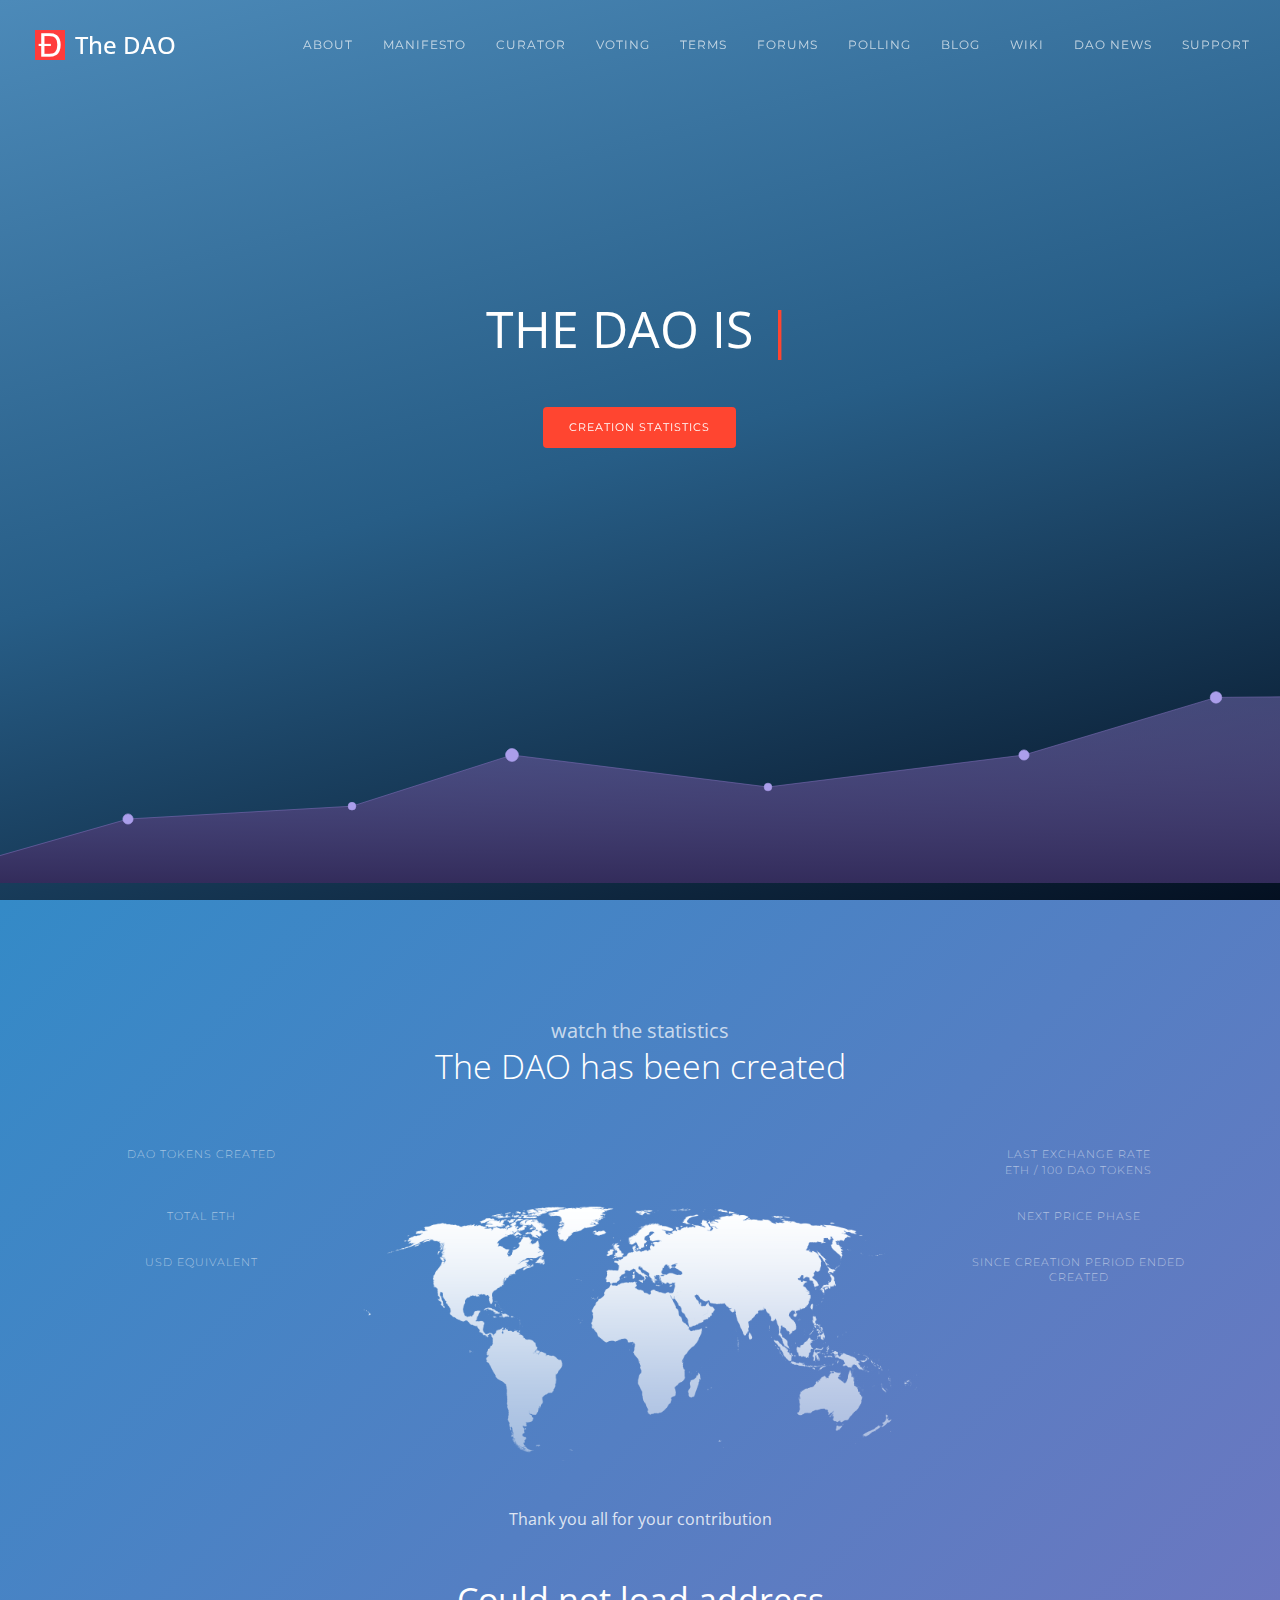
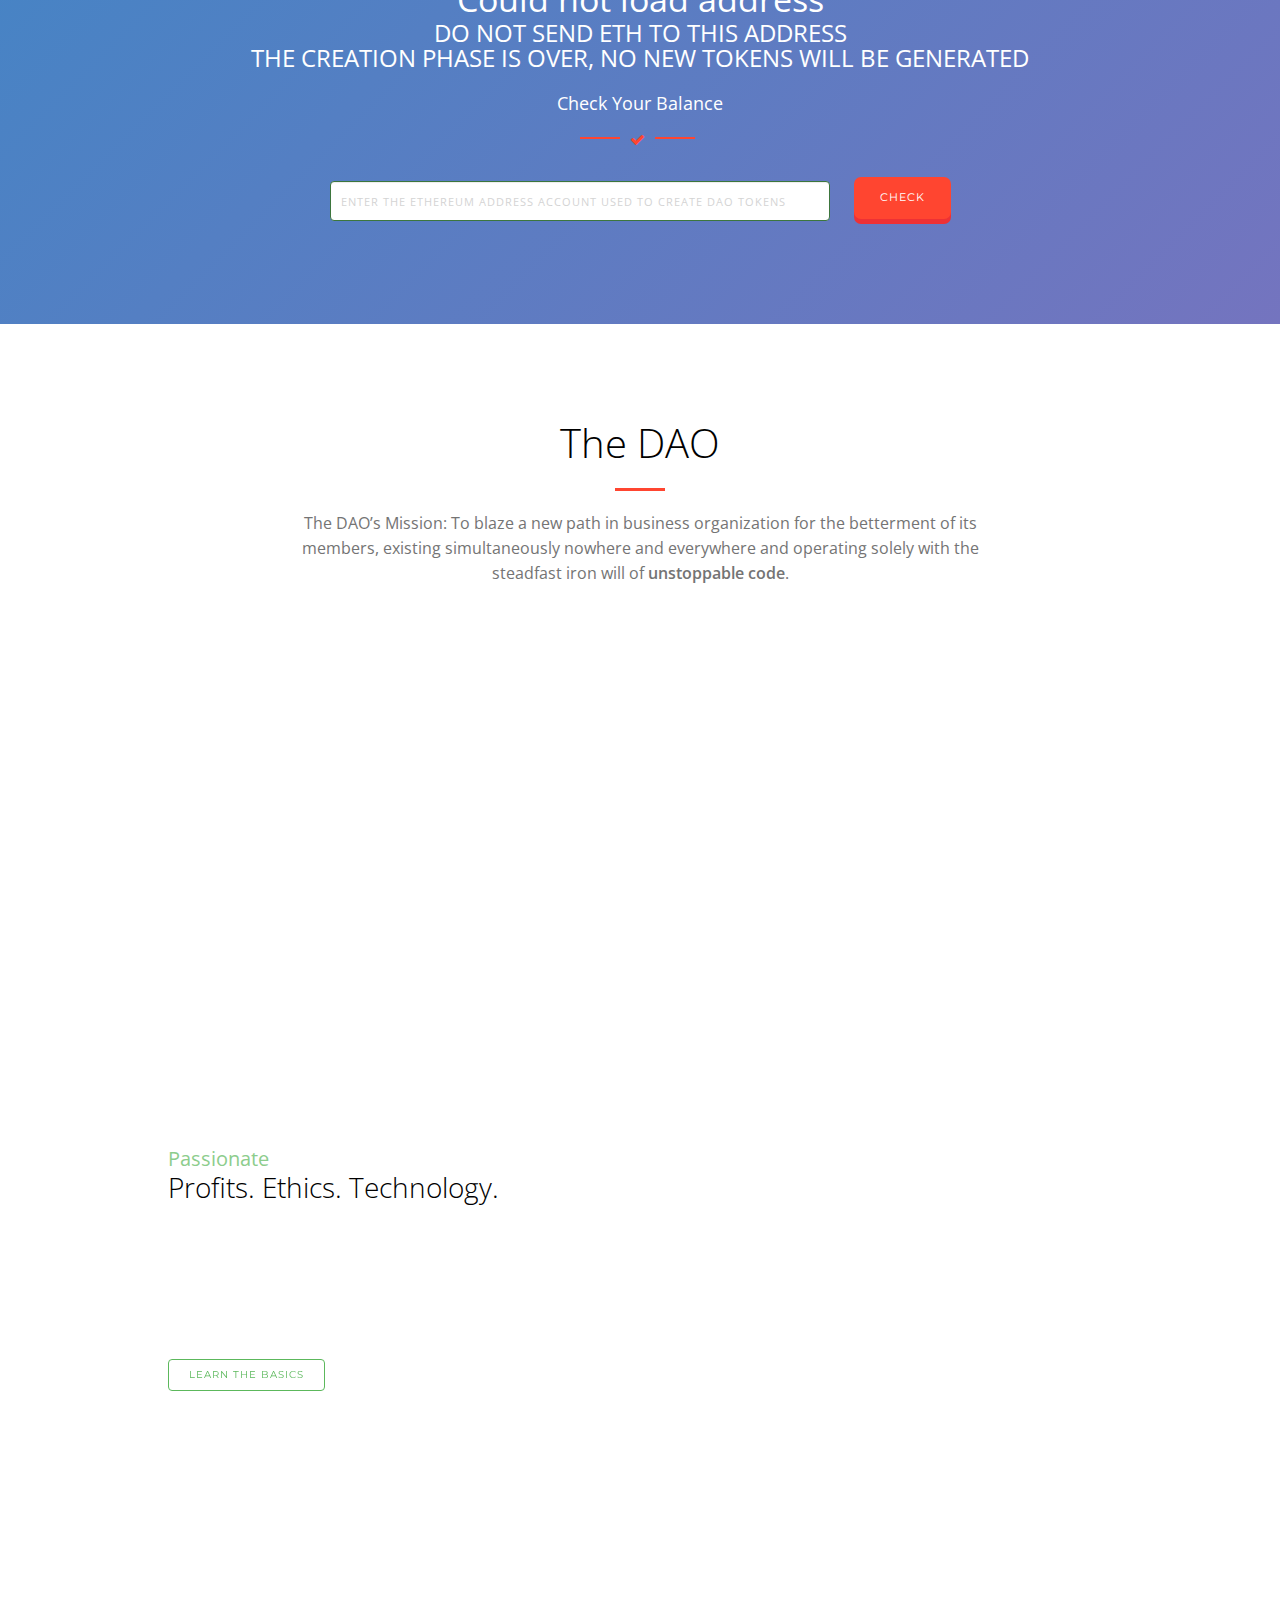
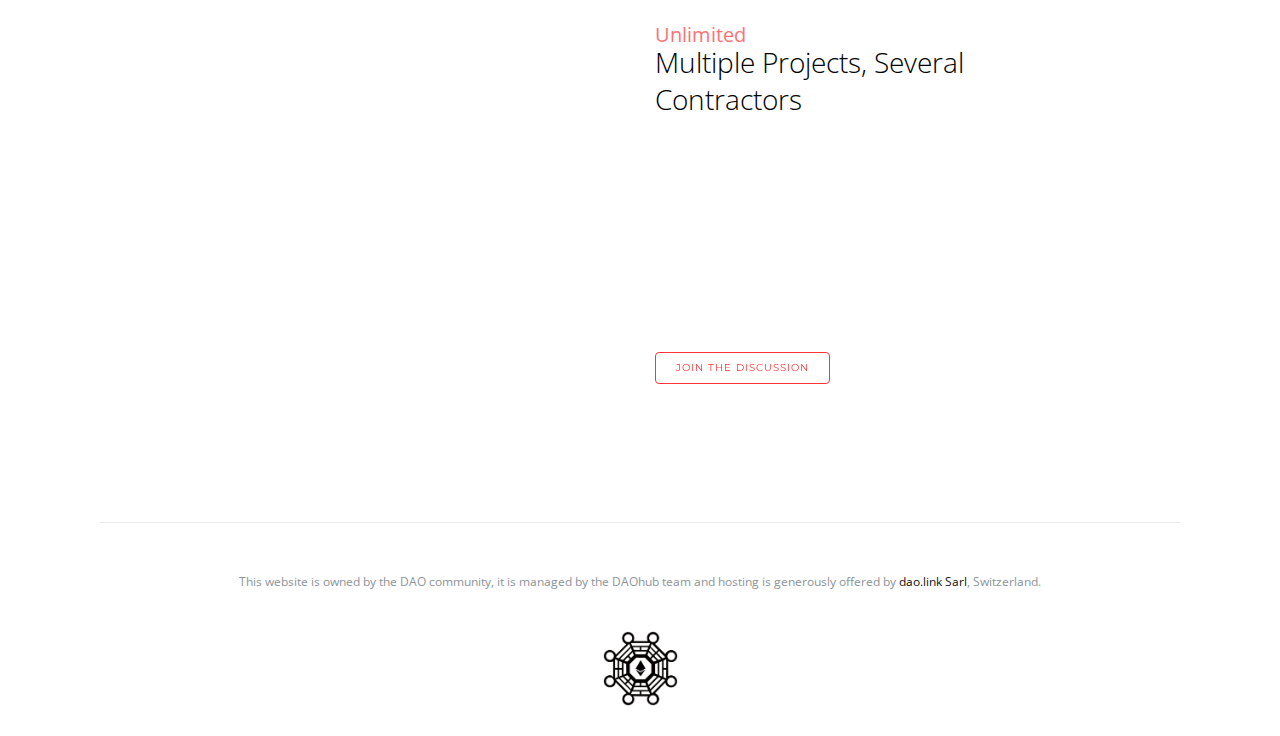
==== index.html @ 1bdef1fc "update curator and voting" ====
<!DOCTYPE html>
<html lang="en">
   <!-- Hello world -->
   <head>
        <title>The DAO - Home</title>
        <meta name="description" content="The DAO - the first Decentralized Autonomous Organization on the Ethereum blockchain">
        <meta name="keywords" content="DAO, ethereum, blockchain, decentralized, autonomous, organization">
        <meta charset="utf-8">
        <meta name="author" content="The DAO's Community">
        <meta http-equiv="X-UA-Compatible" content="IE=edge">
        <meta name="viewport" content="width=device-width, initial-scale=1.0, maximum-scale=1.0" />
        <meta http-equiv="X-UA-Compatible" content="IE=edge,chrome=1" />

        <!-- Favicons -->
        <link rel="shortcut icon" href="_assets/img/favicon.png">

        <!--
        <link rel="apple-touch-icon" href="_assets/img/apple-touch-icon.png">
        <link rel="apple-touch-icon" sizes="72x72" href="_assets/img/apple-touch-icon-72x72.png">
        <link rel="apple-touch-icon" sizes="114x114" href="_assets/img/apple-touch-icon-114x114.png">
        -->

        <!-- Load Core CSS
        =====================================-->
        <link rel="stylesheet" href="assets/css/core/bootstrap.min.css">
        <link rel="stylesheet" href="assets/css/core/animate.min.css">

        <!-- Load Main CSS
        =====================================-->
        <link rel="stylesheet" href="assets/css/main/main.css">
        <link rel="stylesheet" href="assets/css/main/setting.css">
        <link rel="stylesheet" href="assets/css/main/hover.css">

        <!-- Load Magnific Popup CSS
        =====================================-->
        <!-- <link rel="stylesheet" href="assets/css/magnific/magic.min.css"> -->
        <!-- <link rel="stylesheet" href="assets/css/magnific/magnific-popup.css">
        <link rel="stylesheet" href="assets/css/magnific/magnific-popup-zoom-gallery.css"> -->

        <!-- Load OWL Carousel CSS
        =====================================-->
        <!--<link rel="stylesheet" href="assets/css/owl-carousel/owl.carousel.css">
        <link rel="stylesheet" href="assets/css/owl-carousel/owl.theme.css">
        <link rel="stylesheet" href="assets/css/owl-carousel/owl.transitions.css">-->

        <!-- Load Color CSS - Please uncomment to apply the color.
        =====================================
        <link rel="stylesheet" href="assets/css/color/blue.css">
        <link rel="stylesheet" href="assets/css/color/brown.css">
        <link rel="stylesheet" href="assets/css/color/cyan.css">
        <link rel="stylesheet" href="assets/css/color/dark.css">
        <link rel="stylesheet" href="assets/css/color/green.css">
        <link rel="stylesheet" href="assets/css/color/orange.css">
        <link rel="stylesheet" href="assets/css/color/purple.css">
        <link rel="stylesheet" href="assets/css/color/pink.css">
        <link rel="stylesheet" href="assets/css/color/red.css">
        <link rel="stylesheet" href="assets/css/color/yellow.css">-->
        <link rel="stylesheet" href="assets/css/color/pasific.css">

        <!-- Load Fontbase Icons - Please Uncomment to use linea icons
        =====================================
        <link rel="stylesheet" href="assets/css/icon/linea-arrows-10.css">
        <link rel="stylesheet" href="assets/css/icon/linea-basic-10.css">
        <link rel="stylesheet" href="assets/css/icon/linea-basic-elaboration-10.css">
        <link rel="stylesheet" href="assets/css/icon/linea-ecommerce-10.css">
        <link rel="stylesheet" href="assets/css/icon/linea-music-10.css">
        <link rel="stylesheet" href="assets/css/icon/linea-software-10.css">
        <link rel="stylesheet" href="assets/css/icon/linea-weather-10.css">-->
        <link rel="stylesheet" href="assets/css/icon/font-awesome.css">
        <link rel="stylesheet" href="assets/css/icon/et-line-font.css">

        <!-- Load JS
        HTML5 shim and Respond.js for IE8 support of HTML5 elements and media queries
        WARNING: Respond.js doesn't work if you view the page via file://
        =====================================-->

        <!--[if lt IE 9]>
          <script src="https://oss.maxcdn.com/html5shiv/3.7.2/html5shiv.min.js"></script>
          <script src="https://oss.maxcdn.com/respond/1.4.2/respond.min.js"></script>
        <![endif]-->

        <!--- Load Custom Css -->
        <link rel="stylesheet" href="custom.css">

    </head>






    <body id="page-top" data-offset="100">



        <!-- Page Loader
        ===================================== -->
        <div id="pageloader">
            <div class="loader-item">
                <img src="_assets/img/other/puff.svg" alt="page loader">
            </div>
        </div>

        <a href="#page-top" class="go-to-top">
            <i class="fa fa-long-arrow-up"></i>
        </a>


        <!-- Navigation Area
        ===================================== -->
        <nav class="navbar navbar-pasific navbar-mp navbar-fixed-top">
            <div class="container-fluid">
                <div class="navbar-header">
                    <button type="button" class="navbar-toggle" data-toggle="collapse" data-target=".navbar-main-collapse">
                        <i class="fa fa-bars"></i>
                    </button>
                    <a class="navbar-brand page-scroll" href="#page-top">
                        <img src="_assets/img/logo/logo-default.png" alt="logo">
                        The DAO
                    </a>
                </div>

                <div class="navbar-collapse collapse navbar-main-collapse">

                    <ul class="nav navbar-nav">

                       <!--<li><a href="creation.html" class="color-light">Creation</a></li>-->
                        <!--<li><a href="proposals.html" class="color-light">Proposals</a></li>-->
						            <li><a href="about.html" class="color-light">About</a></li>
                        <li><a href="manifesto.html" class="color-light">Manifesto</a></li>
                        <li><a href="curator.html" class="color-light">Curator</a></li>
                        <li><a href="voting.html" class="color-light">Voting</a></li>
                        <li><a href="explainer.html" class="color-light">Terms</a></li>
						            <li><a href="forums.html" class="color-light">Forums</a></li>
                        <li><a href="http://dao.consider.it" class="color-light">Polling</a></li>
                        <li><a href="https://blog.daohub.org/" class="color-light" target="_new">Blog</a></li>
						            <li><a href="https://daowiki.atlassian.net/wiki/" class="color-light">Wiki</a></li>
                        <li><a href="http://thedailydao.io/" class="color-light">DAO news</a></li>
                        <li><a href="https://forum.daohub.org/c/theDAO/support" class="color-light">Support</a></li>

                    </ul>

                </div>
            </div>
        </nav>








        <!-- Intro Area
        ===================================== -->
        <header class="intro">
            <div class="intro-body bg-grad-blue">
                <div class="container-fluid">
                    <div class="row">
                        <div class="col-md-8 col-md-offset-2 mt-150">


                            <div class="hide-after-tokensale brand-heading font-open-sans text-uppercase color-light animated" data-animation="fadeInUp" data-animation-delay="100">
                                The DAO is
                                <div id="typed-strings">
                                        <p><span class="color-pasific">Revolutionary.^1000</span></p>
                                        <p><span class="color-success">Autonomous.^1000</span></p>
                                        <p><span class="color-pasific">Rewarding.^1000</span></p>
                                        <p><span class="color-success">Code.^1000</span></p>
                                    </div>
                                    <span id="typed" style="white-space:pre;"></span>
                            </div>


                             <a onclick="scrollToElement($('#fact'));" class="button button-pasific button-md hover-ripple-out mt20 animated" data-animation="fadeInUp" data-animation-delay="500">Creation Statistics</a>
                        </div>
                    </div>
                </div>

                <div class="svg-container-bottom">
                    <svg id="topsvgLine" xmlns="http://www.w3.org/2000/svg" version="1.1"
                         xmlns:xlink="http://www.w3.org/1999/xlink" viewBox="0 0 2000 350" preserveAspectRatio="xMinYMax">

                        <polygon points="-150,300 200,200 550,180 800,100 1200,150 1600,100 1900,10 2500,5 2500,300"
                                 fill="url(#BglinierGradientHeaderTop)" stroke="none">
                        </polygon>

                        <polyline points="-150,300 200,200 550,180 800,100 1200,150 1600,100 1900,10 2500,5 2500,1"
                                  fill="none" stroke="#7668af" stroke-width="1">
                        </polyline>


<!--                         <text x="170" y="60" fill="#ffffff" style="font-size: 250%; font-weight: 600;">1,250</text>


                        <text x="500" y="100" fill="#ffffff" style="font-size: 250%; font-weight: 600;">750</text>


                        <text x="760" y="35" fill="#ffffff" style="font-size: 250%; font-weight: 600;">2,750</text>


                        <text x="1160" y="110" fill="#ffffff" style="font-size: 250%; font-weight: 600;">478</text>


                        <text x="1570" y="70" fill="#ffffff" style="font-size: 250%; font-weight: 600;">570</text> -->



                        <ellipse id="topsvg_1" rx="8" ry="8" cx="200" cy="200" fill="#ab9eeb" stroke="#ab9eeb" stroke-width="1"></ellipse>
                        <ellipse id="topsvg_2" rx="6" ry="6" cx="550" cy="180" fill="#ab9eeb" stroke="#ab9eeb" stroke-width="1"></ellipse>
                        <ellipse id="topsvg_3" rx="10" ry="10" cx="800" cy="100" fill="#ab9eeb" stroke="#ab9eeb" stroke-width="1"></ellipse>
                        <ellipse id="topsvg_4" rx="6" ry="6" cx="1200" cy="150" fill="#ab9eeb" stroke="#ab9eeb" stroke-width="1"></ellipse>
                        <ellipse id="topsvg_5" rx="8" ry="8" cx="1600" cy="100" fill="#ab9eeb" stroke="#ab9eeb" stroke-width="1"></ellipse>
                        <ellipse id="topsvg_6" rx="9" ry="9" cx="1900" cy="10" fill="#ab9eeb" stroke="#ab9eeb" stroke-width="1"></ellipse>
                        <ellipse id="topsvg_7" rx="6" ry="6" cx="2500" cy="5" fill="#ab9eeb" stroke="#ab9eeb" stroke-width="1"></ellipse>
                        <ellipse id="topsvg_8" rx="6" ry="6" cx="2200" cy="1" fill="#ab9eeb" stroke="#ab9eeb" stroke-width="1"></ellipse>

                        <defs>
                          <lineargradient id="BglinierGradientHeaderTop" x1="0" y1="0" x2="0" y2="1">
                              <stop id="BBglinierGradientHeaderTopStop_1" stop-opacity="0.5" stop-color="#7668af" offset="0"></stop>
                              <stop id="BglinierGradientHeaderTopStop_2" stop-opacity="1" stop-color="#332c5b" offset="1"></stop>
                          </lineargradient>
                        </defs>

                    </svg>
                </div>

            </div>
        </header>








        <!-- Token Creation
        ===================================== -->
        <div id="fact" class="bg-grad-stellar pt100 pb100">
            <div class="container">

                <!-- title and short description start -->
                <div class="row">
                    <div class="col-md-8 col-md-offset-2 text-center mb50">
                        <h2 class="font-size-normal color-light">
                            <small class="color-light pb5">watch the statistics</small>
                            The DAO has been created
                        </h2>

                    </div>
                </div>
                <!-- title and short description end -->

                <div class="row">

                    <!-- fun fact left start -->
                    <div class="col-md-3">
                        <div class="row">

                            <!-- fun fact one start -->
                            <div class="col-md-12 col-sm-6 col-xs-6">
                                <div class="fact">
                                    <div class="fact-number timer dao-stat-token-sold-data" data-perc="0">
                                        <span class="factor color-light dao-stat-token-sold" ></span>
                                        <span class="unit color-light "></span>
                                    </div>
                                    <span class="fact-title color-light alpha7">DAO Tokens Created</span>
                                    <span class="fact-title color-light alpha7">&nbsp;</span>
                                </div>
                            </div>
                            <!-- fun fact one end -->

                            <!-- fun fact two start -->
                            <div class="col-md-12 col-sm-6 col-xs-6">
                                <div class="fact">
                                    <div class="fact-number timer dao-stat-total-eth-data" data-perc="0">
                                        <span class="factor color-light dao-stat-total-eth"></span>
                                        <span class="unit color-light "></span>
                                    </div>
                                    <span class="fact-title color-light alpha7 ">Total ETH</span>
                                </div>
                            </div>
                            <!-- fun fact two end -->

                            <!-- fun fact two start -->
                            <div class="col-md-12 col-sm-6 col-xs-6">
                                <div class="fact">
                                    <div class="fact-number timer dao-stat-total-usd-data" data-perc="0">
                                        <span class="factor color-light dao-stat-total-eth"></span>
                                        <span class="unit color-light "></span>
                                    </div>
                                    <span class="fact-title color-light alpha7 ">USD Equivalent</span>
                                </div>
                            </div>
                            <!-- fun fact two end -->

                        </div>
                    </div>
                    <!-- fun fact left end -->

                    <!-- fun fact right start -->
                    <div class="col-md-3 col-md-push-6">
                        <div class="row">

                            <!-- fun fact three start -->
                            <div class="col-md-12 col-sm-6 col-xs-6">
                                <div class="fact">
                                    <div class="fact-number timer dao-stat-token-price-data" data-perc="0">
                                        <span class="factor color-light dao-stat-token-price"></span>
                                        <span class="unit color-light "></span>
                                    </div>
                                    <span class="fact-title color-light alpha7">Last exchange Rate</span>
                                    <span class="fact-title color-light alpha7">ETH / 100 DAO Tokens</span>
                                </div>
                            </div>
                            <!-- fun fact three end -->
                            <!-- fun fact three start -->
                            <div class="col-md-12 col-sm-6 col-xs-6">
                                <div class="fact">
                                    <div class="fact-number timer dao-stat-next-price-data" data-perc="0">
                                        <span class="factor color-light dao-stat-days-left"></span>
                                        <span class="unit color-light "></span>
                                    </div>
                                    <span class="fact-title color-light alpha7">Next Price Phase</span>
                                </div>
                            </div>
                            <!-- fun fact three end -->

                            <!-- fun fact four start -->
                            <div class="col-md-12 col-sm-6 col-xs-6">
                                <div class="fact">
                                    <div class="fact-number timer dao-stat-days-left-data" data-perc="0">
                                        <span class="factor color-light dao-stat-days-left"></span>
                                        <span class="unit color-light "></span>
                                    </div>
                                    <span class="fact-title color-light alpha7">Since creation period ended</span>
                                    <span class="fact-title color-light alpha7">Created <span class="dao-stat-end"></span></span>
                                </div>
                            </div>
                            <!-- fun fact four end -->

                        </div>
                    </div>
                    <!-- fun fact right end -->

                    <div class="col-md-6 col-md-pull-3" style="padding-top:45px">
                        <img src="_assets/img/home/map.png" alt="macbook" class="img-responsive">
                    </div>

                </div>

                <div class="row">
                    <div class="col-sm-8 col-sm-push-2 text-center">
                        <h4 class="pt25 color-light"></h4>
                        <p class=" color-light alpha8"> Thank you all for your contribution</a></strong></p>
                    </div>
                </div>

                 <div class="row">
                    <div class="col-sm-12 text-center">
                        <h2 class="color-white mt0  dao-stat-adr pt20 daoadress  mb0 pb0">Could not load address</h1>
                        <h4 class="color-white mt0 pt0" style="line-height: 25px"> DO NOT SEND ETH TO THIS ADDRESS <br/>THE CREATION PHASE IS OVER, NO NEW TOKENS WILL BE GENERATED</h4>
                       <!-- <div id="dao_container">
                           <a href="#" class="button button-md button-gray hover-ripple-out"><span class="color-primary">COULD NOT LOAD TOKEN CREATION MODULE</span></a> --><!-- this will never show -->
                       <!-- </div>-->

                    </div>
                </div>


                <section>
				<div class="row">
                <div class="col-sm-8 col-sm-push-2 text-center">
                   <h5 class="color-white text-center mb500" >
                   Check Your Balance
                   <small class="heading heading-dashed-icon center-block">
                        <span>&nbsp;</span>
                        <i class="fa fa-check"></i>
                        <span>&nbsp;</span>
                    </small>
                   </h4>

                   <form id="dao_account_form" class="form-inline has-feedback">
                       <div class="form-group has-success has-feedback">
                            <label class="sr-only" for="dao_account_adr">Input your address</label>
                            <input  placeholder="Enter the Ethereum address account used to create DAO tokens" type="text" maxlength="42" minlength="40" id="dao_account_adr"
                            class="input-md input-rounded form-control  color-dark text-center"  style="width:500px" aria-describedby="helpBlock" >
                            <span class="glyphicon glyphicon-warning-sign form-control-feedback" aria-hidden="true" id="dao_account_adr_invalid" style="display:none"></span>
                            <span class="glyphicon glyphicon-ok form-control-feedback" aria-hidden="true" id="dao_account_adr_valid" style="display:none"></span>
                       </div>
                       <button type="submit" class="button-3d button-md button-rounded button-pasific hover-icon-pulse ml20">Check</button>
                   </form>

                   <div id="dao_account_result" style="display:none" >
                      <div class="row" style="padding-top:20px">
                            DAO Tokens owned : <b style="font-size:19px" id="dao_account_tokens"></b>
                      </div>
                  </div>
                   </div>
				</div>
             </section>


        </div><!-- section fun fact end -->
         </div><!-- container end -->

			<!--<section class="bg-grad-stellar  pb20">
			<div class="row" >-->
         <!--<section class="bg-gray mt20 pb20">
        <div class="row" style="padding-top:30px" >-->
           <!-- <div class="col-sm-8 col-sm-push-2 text-center">
                   <h5 class="text-center mb20">
                   Check Your Balance
                   <small class="heading heading-dashed-icon center-block">
                        <span>&nbsp;</span>
                        <i class="fa fa-check"></i>
                        <span>&nbsp;</span>
                    </small>
                   </h4>

                   <form id="dao_account_form" class="form-inline has-feedback">
                       <div class="form-group has-success has-feedback">
                            <label class="sr-only" for="dao_account_adr">Input your address</label>
                            <input  placeholder="Enter the Ethereum address account used to create DAO tokens" type="text" maxlength="42" minlength="40" id="dao_account_adr"
                            class="input-md input-rounded form-control  color-dark text-center"  style="width:500px" aria-describedby="helpBlock" >
                            <span class="glyphicon glyphicon-warning-sign form-control-feedback" aria-hidden="true" id="dao_account_adr_invalid" style="display:none"></span>
                            <span class="glyphicon glyphicon-ok form-control-feedback" aria-hidden="true" id="dao_account_adr_valid" style="display:none"></span>
                       </div>
                       <button type="submit" class="button-3d button-md button-rounded button-pasific hover-icon-pulse ml20">Check</button>
                   </form>

                   <div id="dao_account_result" style="display:none" >
                      <div class="row" style="padding-top:20px">
                            DAO Tokens owned : <b style="font-size:19px" id="dao_account_tokens"></b>
                      </div>
                  </div>

            </div>
        </div>
         </section>-->

        <!-- Service Area
        ===================================== -->
        <div id="service" class="pt75 pb25">
            <div class="container">

                <!-- title and short description start -->
                <div class="row">
                    <div class="col-md-12 text-center">
                        <h1 class="font-size-normal">
                            The DAO
                            <small class="heading heading-solid center-block"></small>
                        </h1>
                    </div>

                    <div class="col-md-8 col-md-offset-2 text-center">
                        <p class="lead">
                            The DAO’s Mission: To blaze a new path in business organization for the betterment of its members, existing simultaneously nowhere and everywhere and operating solely with the steadfast iron will of <strong>unstoppable code</strong>.
                        </p>
                    </div>
                </div>
                <!-- title and short description end -->

                <!-- service one start -->
                <div class="row mt75">
                    <div class="col-md-6 animated" data-animation="fadeInLeft" data-animation-delay="100">
                        <img src="_assets/img/home/mother.png" alt="Mother of all DAOs" class="img-responsive pr35">
                    </div>
                    <div class="col-md-5 animated" data-animation="fadeIn" data-animation-delay="100">

                        <h3 class="font-size-normal">
                            <small class="color-primary">The Mother of all DAOs</small>
                            Created Once. Endless opportunities.
                        </h3>

                        <p class="mt20">
                            DAOs will be at the center of many economies going forward and intend to be at the forefront of supporting innovative and promising projects, products and services in order to become 'The DAO': A flexible decentralized autonomous organization leveraging the wisdom of the crowds to benefit the DAO Token Holders.
                        </p>
                       <!-- <p>
                            <a href="proposals.html" class="button-o button-sm button-primary hover-fade">See the Proposals</a>
                        </p>-->
                    </div>
                </div>
                <!-- service one end -->

                <!-- service two start -->
                <div class="row mt100">
                    <div class="col-md-6 col-md-push-6 animated" data-animation="fadeInRight" data-animation-delay="100">
                        <img src="_assets/img/home/passionate.png" alt="Passionate" width="400" class="img-responsive">
                    </div>
                    <div class="col-md-5 col-md-pull-5">

                        <h3 class="font-size-normal">
                            <small class="color-success">Passionate</small>
                            Profits. Ethics. Technology.
                        </h3>

                        <p class="mt20 animated" data-animation="fadeIn" data-animation-delay="100">
                            The DAO is a for-profit DAO that will diligently use the ETH under its control to create value and provide benefits to its members while collaborating and improving the decentralised ecosystem as a whole.
                        </p>
                        <p>
                            <a href="about.html" class="button-o button-sm button-success hover-fade">Learn the Basics</a>
                        </p>
                    </div>
                </div>
                <!-- service two end -->

                <!-- service three start -->
                <div class="row mt75">
                    <div class="col-md-6 animated" data-animation="fadeInLeft" data-animation-delay="100">
                        <img src="_assets/img/home/unlimited.png" alt="Unlimited" class="img-responsive">
                    </div>
                    <div class="col-md-5">

                        <h3 class="font-size-normal">
                            <small class="color-red">Unlimited</small>
                            Multiple Projects, Several Contractors
                        </h3>

                        <p class="mt20 animated" data-animation="fadeIn" data-animation-delay="100">
                            While there is a particular interest in the sharing economy and IoT applications of the blockchain, The DAO is not limited to these market verticals. It is open to exploring any and all new markets unlocked by blockchain technology. <br><br>

                            The DAO’s Token Holders debate the viability and profitability of Proposals on or off-chain through its forums.
                        </p>
                        <p>
                            <a class="button-o button-sm button-red hover-fade" href="forums.html">Join the Discussion</a>
                        </p>
                    </div>
                </div>
                <!-- service three end -->

            </div><!-- container end -->
        </div><!-- section service end -->












        <!-- Footer Area
        =====================================-->
        <footer id="footer" class="footer-one center-block bg-light pt50 pb30">
            <div class="container">
                <div class="row">

                    <!-- <div class="col-md-2 col-xs-12 mb25">
                        <div class="navbar-brand-footer center-block">The DAO</div>
                        <div class="copyright center-block">&copy; 2016. All rights reserved.</div>
                    </div> -->

                    <div class="col-md-12 col-xs-12 text-center">
                        <div class="row">
                            <div class="col-sm-12">
                                <ul class=" bb-solid-1">
                                </ul>
                            </div>

                            <div class="col-sm-12 mt25">
                                <ul>
                                </ul>
                            </div>
                        </div>
                        <div class="imprint">
                            This website is owned by the DAO community, it is managed by the DAOhub team and hosting is generously offered by <a href="http://daolink.io" target="_new">dao.link Sarl</a>, Switzerland.
                        </div>
                        <br>
                        </br>
                        <div>
                            <img src="_assets/img/daohub_sharp(inverted).png" width="75" height="75" alt="DAOhub" class="FooterLogo">
                        </div>

                    </div>


                </div>

            </div>
        </footer>






        <!-- JQuery Core
        =====================================-->
        <script src="assets/js/core/jquery.min.js"></script>
        <script src="assets/js/core/bootstrap.min.js"></script>

        <!-- Magnific Popup
        =====================================-->
        <!-- <script src="assets/js/magnific-popup/jquery.magnific-popup.min.js"></script>
        <script src="assets/js/magnific-popup/magnific-popup-zoom-gallery.js"></script>
         -->


        <!-- Progress Bars
        =====================================-->
        <!-- <script src="assets/js/progress-bar/bootstrap-progressbar.js"></script>
        <script src="assets/js/progress-bar/bootstrap-progressbar-main.js"></script>   -->


        <!-- Typed
        =====================================-->
        <script src="assets/js/typed/typed.min.js"></script>


        <!-- JQuery Main
        =====================================-->
        <script src="assets/js/main/jquery.appear.js"></script>
        <!-- <script src="assets/js/main/isotope.pkgd.min.js"></script> -->
        <!-- <script src="assets/js/main/parallax.min.js"></script> -->
        <script src="assets/js/main/jquery.countTo.js"></script>
        <script src="assets/js/main/owl.carousel.min.js"></script>
        <!-- <script src="assets/js/main/jquery.sticky.js"></script> -->
        <script src="assets/js/main/imagesloaded.pkgd.min.js"></script>
        <script src="assets/js/main/main.js"></script>

        <script src="custom.js"></script>
        <script src="tokencreation/src/init.js"></script>
        <script>$(function(){ initBalanceCheck(); });</script>



        <script>
        (function(i,s,o,g,r,a,m){i['GoogleAnalyticsObject']=r;i[r]=i[r]||function(){
        (i[r].q=i[r].q||[]).push(arguments)},i[r].l=1*new Date();a=s.createElement(o),
        m=s.getElementsByTagName(o)[0];a.async=1;a.src=g;m.parentNode.insertBefore(a,m)
        })(window,document,'script','https://www.google-analytics.com/analytics.js','ga');

        ga('create', 'UA-52631731-4', 'auto');
        ga('send', 'pageview');

        </script>
    </body>
</html>
---- assets/css/main/main.css ----
/*  ====================================================
CSS Style for Pasific HTML Template
Author: myboodesign
Envato Profile: http://themeforest.net/user/myboodesign
======================================================== */

/*  Table of Contents
========================================================
1. GOOGLE FONTS
2. GENERAL
3. LIST
4. HEADING
5. MODAL DIALOG BOX
6. PANEL
7. ACCORDIAN
8. BUTTONS
9. CONTENT BOX
10. BLOCKQUOTE
11. FORM
12. PRICE
13. TAB PILL
14. TABLE
15. TESTIMONIAL
16. HEADER CAROUSEL
17. NAVBAR
18. INTRO
19. TEAM
20. PORTFOLIO
21. FUN FACT
22. CLIENTS
23. BLOG
24. BANNER
25. ONLINE SHOP
26. NEWSLETTER
27. PROGRESS BAR
28. CONTACT
29. SOCIAL MEDIA
30. FOOTER
31. PARALLAX

/*  ----------------------------------------------------
1. IMPORT GOOGLE FONTS
-------------------------------------------------------- */
@import url(https://fonts.googleapis.com/css?family=Open+Sans:300,400,600,800);
@import url(https://fonts.googleapis.com/css?family=Pacifico);
@import url(https://fonts.googleapis.com/css?family=Montserrat);
@import url(https://fonts.googleapis.com/css?family=Source+Sans+Pro:400,300,200);

/*  ----------------------------------------------------
2. GENERAL STYLES
-------------------------------------------------------- */
* {
  -webkit-box-sizing: border-box;
          box-sizing: border-box;
}
html {
    width: 100%;
    height: 100%;
    text-rendering: optimizeLegibility !important;
    -webkit-font-smoothing: antialiased !important;
}
body {
    width: 100%;
    height: 100%;
    font-family: 'Open Sans', sans-serif;
    background-color: #fff;
    color: #747474;
}
h1,
h2,
h3,
h4,
h5,
h6 {
    font-family: 'Open Sans', sans-serif;
    font-weight: normal !important;
    color: #000;
    -webkit-font-smoothing: antialiased;
}
h1 { font-size: 36px; line-height: 45px; }
h2 { font-size: 30px; line-height: 40px; }
h3 { font-size: 24px; line-height: 35px; }
h4 { font-size: 18px; line-height: 30px; }
h5 { font-size: 14px; line-height: 25px; }
h6 { font-size: 12px; line-height: 20px; }

h1 small { font-size: 50%; }
h2 small { font-size: 60%; }
h3 small { font-size: 70%; }
h4 small { font-size: 80%; }
h5 small { font-size: 90%; }
h6 small { font-size: 90%; }

small { 
    font-size: 90%; 
    opacity: .7; 
    font-family: 'Open Sans', sans-serif;
}

code { text-transform:none; font-family: monospace, serif;}

p {
    font-family: 'Open Sans', sans-serif !important;
    margin: 0 0 25px 0;
    font-size: 13px;
    line-height: 25px;
    color: #747474;
}
p strong { font-weight: 600; }
.lead {
    font-size: 14px;
    font-weight: 400;
    line-height: 25px;
}
.dropcap {
    float: left;
    width: 0.7em;
    font-size: 400%;
    font-family: algerian, courier;
    line-height: 80%;
    -webkit-border-radius: 2px;
       -moz-border-radius: 2px;
            border-radius: 2px;
    padding-left: 3px;
    margin-top: 5px;
    margin-right: 5px;
}

a {
    color: #111;
    outline: none;
    -webkit-transition: all .2s ease-in-out;
       -moz-transition: all .2s ease-in-out;
            transition: all .2s ease-in-out;
}
a:hover,
a:focus {
    color: #111;
    text-decoration: none;
    outline: none;
}
small {
    display: block;
    margin-top: 5px;
}
.animated { visibility:hidden; }
.visible { visibility:visible; }

.font-pacifico    { font-family: 'Pacifico', cursive !important; }
.font-open-sans   { font-family: 'Open Sans', sans-serif !important; }
.font-montserrat  { font-family: 'Montserrat', sans-serif !important; }
.font-source-sans-pro  { font-family: 'Source Sans Pro', sans-serif !important; }

.fs-75 { font-size: 75px !important; }
.fs-100 { font-size: 100px !important; }
.font-size-light { font-weight: 200 !important; }
.font-size-normal { font-weight: 300 !important; }
.font-size-bold { font-weight: 400 !important; }

.strong { font-weight: 600; }
#pageloader {
    background-color: #E74C3C;
    height: 100%;
    position: fixed;
    top: 0;
    width: 100%;
    z-index: 9999;
}
#pageloader.bw {
    background-color: #000000;
}
.loader-item {
    margin: auto;
    position: absolute;
    top: 0; left: 0; bottom: 0; right: 0;
    height: 40px;
    width: 40px;
}
.loader-item img {
    width: 80px;
}
::-moz-selection { /* Code for Firefox */
    color: #fff;
}

::selection {
    color: #fff;
}

.intro-direction {
    position: absolute;
    left: 50%;
    bottom: 5%;
}
.mouse-icon {
    border: 2px solid #fff;
    height: 40px;
    width: 24px;
    display: block;
    z-index: 10;
    opacity: 0.7;
    background-color: rgba(255,255,255,.5);
    -webkit-border-radius: 16px;
       -moz-border-radius: 16px;
            border-radius: 16px;
}
.mouse-icon .wheel {
    -webkit-animation-name: mouse-anim-drop;
    -webkit-animation-duration: 1s;
    -webkit-animation-timing-function: linear;
    -webkit-animation-delay: 0s;
    -webkit-animation-iteration-count: infinite;
    -webkit-animation-play-state: running;
    -webkit-animation-name: mouse-anim-drop;
          animation-name: mouse-anim-drop;
    -webkit-animation-duration: 1s;
          animation-duration: 1s;
    -webkit-animation-timing-function: linear;
          animation-timing-function: linear;
    -webkit-animation-delay: 0s;
          animation-delay: 0s;
    -webkit-animation-iteration-count: infinite;
          animation-iteration-count: infinite;
    -webkit-animation-play-state: running;
          animation-play-state: running;
}
.mouse-icon .wheel {
    position: relative;
    width: 2px;
    height: 6px;
    top: 4px;
    margin-left: auto;
    margin-right: auto;
    -webkit-border-radius: 10px;
       -moz-border-radius: 10px;
            border-radius: 10px;
}
@-webkit-keyframes mouse-anim-drop {
  0% {
    top: 5px;
    opacity: 0;
  }
  30% {
    top: 10px;
    opacity: 1;
  }
  100% {
    top: 25px;
    opacity: 0;
  }
}
@keyframes mouse-anim-drop {
  0% {
    top: 5px;
    opacity: 0;
  }
  30% {
    top: 10px;
    opacity: 1;
  }
  100% {
    top: 25px;
    opacity: 0;
  }
}
.icon-svg {
    max-height: 80px;
}

.go-to-top {
    background-color: rgba(0,0,0,.1);
    color: #fff;
    position: fixed;
    bottom: 10px;
    right: 10px;
    text-align: center;
    padding-top: 5px;
    display: block;
    width: 30px;
    height: 30px;
    z-index: 99999;
    -webkit-border-radius: 2px;
       -moz-border-radius: 2px;
            border-radius: 2px;    
}

/*  ----------------------------------------------------
3. LIST STYLES
-------------------------------------------------------- */
ul, ol {
    font-family: 'Open Sans', sans-serif;
    font-size: 13px;
    color: #747474;
    margin: 0;
    padding: 0;
}
ol li {
    line-height: 25px;
    padding: 0;
    margin-left: 20px;
}
ul.icon-list {
    text-align: left;
}
ul.icon-list li,
ul.icon-list-underline li {
    list-style: none;
    line-height: 25px;
}
ul.icon-list li i,
ul.icon-list-underline li i {
    margin-right: 10px;
}
ul.icon-list-underline li {
    padding-bottom: 5px;
    margin-bottom: 5px;
}
.underline-solid li {
    border-bottom: 1px solid #b9b9b9;
}
.underline-dotted li {
    border-bottom: 1px dotted #b9b9b9;
}
.underline-dashed li {
    border-bottom: 1px dashed #b9b9b9;
}
.underline-double li {
    border-bottom: 3px double #b9b9b9;
}
ul.no-icon-list {
    margin: 0;
    padding: 0;
}
ul.no-icon-list li {
    padding: 0;
    margin: 0;
    list-style: none;
}
/*  ----------------------------------------------------
4. HEADING STYLE
-------------------------------------------------------- */
.heading {
    height: 20px;
    display: block;
    margin-bottom: 20px;    
    font-size: 15px;
    opacity: 1 !important;
}
.heading-desc {
    display: block;
    font-family: 'Open Sans', sans-serif;
    font-size: 14px;
    line-height: 25px;
    margin-left: auto;
    margin-right: auto;
}
.heading-solid,
.heading-dotted,
.heading-dashed,
.heading-double {
    width: 50px;
    border-bottom-width: 3px;
}
.heading-solid {
    border-bottom-style: solid;
}
.heading-dotted {
    border-bottom-style: dotted;
}
.heading-dashed {
    border-bottom-style: dashed;
}
.heading-double {
    border-bottom-style: double;
    
}

.heading-solid-icon,
.heading-dotted-icon,
.heading-dashed-icon,
.heading-double-icon {
    width: 120px;
    margin-top: 20px;
}
.heading-solid-icon span,
.heading-dotted-icon span,
.heading-dashed-icon span,
.heading-double-icon span {
    width: 40px;
    height: 2px;
    float: left;
}
.heading-solid-icon span span,
.heading-dotted-icon span span,
.heading-dashed-icon span span,
.heading-daouble-icon span span {
    width: 40px;
    height: 2px;
    float: right;
}
.heading-solid-icon span,
.heading-dotted-icon span,
.heading-dashed-icon span,
.heading-solid-icon span span,
.heading-dotted-icon span span,
.heading-dashed-icon span span {
    border-top-width: 2px;
    border-top-style: solid;
    display: block;
}
.heading-double-icon span,
.heading-double-icon span span {
    border-bottom-width: 3px;
    border-top-style: solid;
    display: block;
}
.heading-solid-icon i,
.heading-dotted-icon i,
.heading-dashed-icon i,
.heading-double-icon i {
    float: left;
    margin-left: 10px;
    margin-right: 10px;
    margin-top: -5px;
}

.heading-solid-icon div,
.heading-solid-icon div div {
    border-bottom-style: solid;
}
.heading-dotted-icon div,
.heading-dotted-icon div div {
    border-bottom-style: dotted;
}
.heading-dashed-icon div,
.heading-dashed-icon div div {
    border-bottom-style: dashed;
}
.heading-double-icon div,
.heading-double-icon div div {
    border-bottom-style: double;
}

.heading-icon,
.heading-icon-o {
    width: 60px;
    height: 60px;
    font-size: 20px;
    padding-top: 20px;

}
.heading-icon {
    color: #fff;    
}
.heading-icon-o {
    background-color: transparent;
    border-width: 2px;
    border-style: solid;
}
.heading-icon-rounded {
    -webkit-border-radius: 5px;
       -moz-border-radius: 5px;
            border-radius: 5px;
}
.heading-icon-circle {
    -webkit-border-radius: 100%;
       -moz-border-radius: 100%;
            border-radius: 100%;
}

/*  -----------------------------------------------------
5. MODAL DIALOG BOX
-------------------------------------------------------- */
.modal-dialog {
    font-size: 12px;
    font-family: 'Open Sans', sans-serif;
    font-weight: 600;
    max-width: 500px;
}
.modal-header {
    -webkit-border-top-left-radius: 3px;
       -moz-border-top-left-radius: 3px;
            border-top-left-radius: 3px;
    -webkit-border-top-right-radius: 3px;
       -moz-border-top-right-radius: 3px;
            border-top-right-radius: 3px;
}
.modal-footer {
    text-align: center;
    -webkit-border-bottom-left-radius: 3px;
       -moz-border-bottom-left-radius: 3px;
            border-bottom-left-radius: 3px;
    -webkit-border-bottom-right-radius: 3px;
       -moz-border-bottom-right-radius: 3px;
            border-bottom-right-radius: 3px;
}
.modal-search-input {
    border: 0;
    width: 100%;
    height: 50px;
    text-align: center;
    outline: none;
    font-size: 30px;
}

/*  ----------------------------------------------------
6. PANEL
-------------------------------------------------------- */
.panel {}
.panel-square {
    -webkit-border-radius: 0;
       -moz-border-radius: 0;
            border-radius: 0;
}
.panel-default {
    border: 1px solid #ffb7ac;
}
.panel-default .panel-heading {
    background-color: #fddad4;
    color: #b55241;
}
.panel-heading a {
    font-size: 14px;
    color: #333;
}
.panel-light {
    border: 1px solid #ebebeb;
}
.panel-light .panel-heading {
    background-color: #fff;
    color: #333;
}
.panel-gray {
    border: 1px solid #e1e1e1;
}
.panel-gray .panel-heading {
    background-color: #e1e1e1;
    color: #333;
}
.panel-dark {
    border: 1px solid #111;
}
.panel-dark .panel-heading {
    background-color: #333;
    color: #fff;
}

.panel-heading {
    padding: 10px 15px;
    font-size: 13px !important;
    cursor: pointer;
}
.panel-heading i {
    margin-right: 10px;
}
.panel-collapse.collapse.in {
    background-color: #fff !important;
}
.panel-collapse.collapsing {
    background-color: #fff !important;
}
/*  ----------------------------------------------------
7. ACCORDIAN
-------------------------------------------------------- */
.accordian-toggle-chevron-left:after,
.accordian-toggle-chevron-right:after,
.accordian-toggle-plus-left:after,
.accordian-toggle-plus-right:after,
.accordian-toggle-plus-sign-left:after,
.accordian-toggle-plus-sign-right:after,
.accordian-toggle-arrow-left:after,
.accordian-toggle-arrow-right:after {
    font-family: "Glyphicons Halflings";
    margin-left: 15px;
    margin-top: 1px;
    font-size: 10px;
}

.accordian-toggle-chevron-left:after,
.accordian-toggle-plus-left:after,
.accordian-toggle-plus-sign-left:after,
.accordian-toggle-arrow-left:after {
    float: left;
    margin-top: 2px;
    margin-left: 0;
    margin-right: 10px;
}

.accordian-toggle-chevron-right:after,
.accordian-toggle-plus-right:after,
.accordian-toggle-plus-sign-right:after,
.accordian-toggle-arrow-right:after {
    float: right;
}

.accordian-toggle-chevron-left:after,
.accordian-toggle-chevron-right:after { content: "\e114"; }

.accordian-toggle-chevron-left.collapsed:after,
.accordian-toggle-chevron-right.collapsed:after { content: "\e080"; }

.accordian-toggle-plus-left:after,
.accordian-toggle-plus-right:after { content: "\2212"; }

.accordian-toggle-plus-left.collapsed:after,
.accordian-toggle-plus-right.collapsed:after { content: "\2b"; }

.accordian-toggle-plus-sign-left:after,
.accordian-toggle-plus-sign-left:after { content: "\e082"; }

.accordian-toggle-plus-sign-left.collapsed:after,
.accordian-toggle-plus-sign-right.collapsed:after { content: "\e081"; }

.accordian-toggle-arrow-left:after,
.accordian-toggle-arrow-right:after { content: "\e094"; }

.accordian-toggle-arrow-left.collapsed:after,
.accordian-toggle-arrow-right.collapsed:after { content: "\e092"; }

.accordian-toggle-chevron-left:after,
.accordian-toggle-chevron-left.collapsed:after,
.accordian-toggle-plus-left:after,
.accordian-toggle-plus-left.collapsed:after,
.accordian-toggle-plus-sign-left:after,
.accordian-toggle-plus-sign-left.collapsed:after,
.accordian-toggle-arrow-left:after,
.accordian-toggle-arrow-left.collapsed:after,
.accordian-toggle-chevron-right:after,
.accordian-toggle-chevron-right.collapsed:after,
.accordian-toggle-plus-right:after,
.accordian-toggle-plus-right.collapsed:after,
.accordian-toggle-plus-sign-right:after,
.accordian-toggle-plus-sign-lerightft.collapsed:after,
.accordian-toggle-arrow-right:after,
.accordian-toggle-arrow-right.collapsed:after {
    opacity: .5;
}

.panel-body {
    color: #747474;
    font-family: 'Open Sans', sans-serif;
    font-size: 13px;
    line-height: 25px;
}


/*  ----------------------------------------------------
8. BUTTONS
-------------------------------------------------------- */
.button,
.button-3d,
.button-o {
	display: inline-block;
	padding: 8px 16px;
	margin-bottom: 5px;
	font-size: 12px;
	font-weight: normal;
	line-height: 1.42857143;
	text-align: center;
	white-space: nowrap;
	vertical-align: middle;
	-ms-touch-action: manipulation;
	  touch-action: manipulation;
	cursor: pointer;
	-webkit-user-select: none;
	 -moz-user-select: none;
	  -ms-user-select: none;
		  user-select: none;
	background-image: none;
	border: 1px solid transparent;
	font-family: 'Montserrat', sans-serif;
	text-transform: uppercase;
    text-shadow: none;
	font-weight: normal !important;
	letter-spacing: 1px;
	-webkit-transition: all .25s ease-in-out;
	   -moz-transition: all .25s ease-in-out;
			transition: all .25s ease-in-out;
    -webkit-border-radius: 4px;
       -moz-border-radius: 4px;
            border-radius: 4px;
}
.button,
.button:hover,
.button-3d,
.button-3d:hover {
	color: #fff !important;
}
.button-o {
	background: transparent !important;
	border-width: 1px;
	border-style: solid;
}
.button i,
.button-3d i,
.button-o i {
    margin-left: 15px;
    margin-right: 0;
    font-size: 14px;
}
.button small,
.button-3d small,
.button-o small {
    margin-top: 0px;
}
.button:focus {
    outline: none;
    color: #fff;
}
.button-xs { font-size: 9px; padding: 5px 12px; }
.button-sm { font-size: 10px; padding: 8px 20px;}
.button-md { font-size: 11px; padding: 12px 25px;}
.button-lg { font-size: 13px; padding: 15px 30px;}
.button-square {
    -webkit-border-radius: 0;
       -moz-border-radius: 0;
            border-radius: 0;
}

.button-xs.button-rounded,
.button-rounded.button-xs { -webkit-border-radius: 2px;-moz-border-radius: 2px;border-radius: 2px;}
.button-sm.button-rounded,
.button-rounded.button-sm { -webkit-border-radius: 4px;-moz-border-radius: 4px;border-radius: 4px;}
.button-md.button-rounded,
.button-rounded.button-md { -webkit-border-radius: 7px;-moz-border-radius: 7px;border-radius: 7px;}
.button-lg.button-rounded,
.button-rounded.button-lg { -webkit-border-radius: 10px;-moz-border-radius: 10px;border-radius: 10px;}

.button-circle {
    -webkit-border-radius: 100px;
       -moz-border-radius: 100px;
            border-radius: 100px;
}
.button-block {
	display: block;
	width: 100%;
	margin-top: 5px;
}
/* Main Colors */
.button.button-pasific {
	color: #fff;
}
.button-3d.button-pasific {
	color: #fff;
	-webkit-box-shadow: 0 5px 0 #ee3135;
	   -moz-box-shadow: 0 5px 0 #ee3135;
			box-shadow: 0 5px 0 #ee3135;
}
.button-3d:hover.button-pasific {
	-webkit-box-shadow: 0 3px 0 #ee3135;
	   -moz-box-shadow: 0 3px 0 #ee3135;
			box-shadow: 0 3px 0 #ee3135;
}
.button-o.button-pasific {
	background: transparent !important;
}
.button-o.button-pasific:hover {
    color: #fff !important;
}
/* Secondary Colors */
.button.button-red, .button-3d.button-red 		    { background-color: #fd3635; }
.button.button-pink, .button-3d.button-pink 		{ background-color: #fd40b3; }
.button.button-orange, .button-3d.button-orange 	{ background-color: #ff8b34; }
.button.button-purple, .button-3d.button-purple 	{ background-color: #a85ad4; }
.button.button-blue, .button-3d.button-blue 		{ background-color: #3dace1; }
.button.button-cyan, .button-3d.button-cyan 		{ background-color: #1abc9c; }
.button.button-green, .button-3d.button-green 	    { background-color: #b2cc71; }
.button.button-yellow, .button-3d.button-yellow 	{ background-color: #ffc501; }
.button.button-gray, .button-3d.button-gray 		{ background-color: #e0e0e0; color: #111 !important; }
.button.button-dark, .button-3d.button-dark 		{ background-color: #5f6467; }
.button.button-black, .button-3d.button-black 		{ background-color: #000000; }
.button.button-white, .button-3d.button-white 		{ background-color: #ffffff; color: #111 !important;}

.button-3d.button-red 		{ -webkit-box-shadow: 0 5px 0 #d92726; -moz-box-shadow: 0 5px 0 #d92726; box-shadow: 0 5px 0 #d92726; }
.button-3d.button-pink 	    { -webkit-box-shadow: 0 5px 0 #dc2193; -moz-box-shadow: 0 5px 0 #dc2193; box-shadow: 0 5px 0 #dc2193; }
.button-3d.button-orange 	{ -webkit-box-shadow: 0 5px 0 #e1660b; -moz-box-shadow: 0 5px 0 #e1660b; box-shadow: 0 5px 0 #e1660b; }
.button-3d.button-purple 	{ -webkit-box-shadow: 0 5px 0 #8632b5; -moz-box-shadow: 0 5px 0 #8632b5; box-shadow: 0 5px 0 #8632b5; }
.button-3d.button-blue 	    { -webkit-box-shadow: 0 5px 0 #1f8abe; -moz-box-shadow: 0 5px 0 #1f8abe; box-shadow: 0 5px 0 #1f8abe; }
.button-3d.button-cyan 	    { -webkit-box-shadow: 0 5px 0 #148d75; -moz-box-shadow: 0 5px 0 #148d75; box-shadow: 0 5px 0 #148d75; }
.button-3d.button-green 	{ -webkit-box-shadow: 0 5px 0 #7d9345; -moz-box-shadow: 0 5px 0 #7d9345; box-shadow: 0 5px 0 #7d9345; }
.button-3d.button-yellow 	{ -webkit-box-shadow: 0 5px 0 #deac02; -moz-box-shadow: 0 5px 0 #deac02; box-shadow: 0 5px 0 #deac02; }
.button-3d.button-gray 	    { -webkit-box-shadow: 0 5px 0 #a7a7a7; -moz-box-shadow: 0 5px 0 #a7a7a7; box-shadow: 0 5px 0 #a7a7a7; }
.button-3d.button-dark 	    { -webkit-box-shadow: 0 5px 0 #404345; -moz-box-shadow: 0 5px 0 #404345; box-shadow: 0 5px 0 #404345; }
.button-3d.button-black 	{ -webkit-box-shadow: 0 5px 0 #555555; -moz-box-shadow: 0 5px 0 #555555; box-shadow: 0 5px 0 #555555; }
.button-3d.button-white 	{ -webkit-box-shadow: 0 5px 0 #f9f9f9; -moz-box-shadow: 0 5px 0 #f9f9f9; box-shadow: 0 5px 0 #f9f9f9; }

.button-3d:hover.button-red 	{ -webkit-box-shadow: 0 3px 0 #d92726; -moz-box-shadow: 0 3px 0 #d92726; box-shadow: 0 3px 0 #d92726; }
.button-3d:hover.button-pink 	{ -webkit-box-shadow: 0 3px 0 #dc2193; -moz-box-shadow: 0 3px 0 #dc2193; box-shadow: 0 3px 0 #dc2193; }
.button-3d:hover.button-orange  { -webkit-box-shadow: 0 3px 0 #e1660b; -moz-box-shadow: 0 3px 0 #e1660b; box-shadow: 0 3px 0 #e1660b; }
.button-3d:hover.button-purple  { -webkit-box-shadow: 0 3px 0 #8632b5; -moz-box-shadow: 0 3px 0 #8632b5; box-shadow: 0 3px 0 #8632b5; }
.button-3d:hover.button-blue 	{ -webkit-box-shadow: 0 3px 0 #1f8abe; -moz-box-shadow: 0 3px 0 #1f8abe; box-shadow: 0 3px 0 #1f8abe; }
.button-3d:hover.button-cyan 	{ -webkit-box-shadow: 0 3px 0 #148d75; -moz-box-shadow: 0 3px 0 #148d75; box-shadow: 0 3px 0 #148d75; }
.button-3d:hover.button-green 	{ -webkit-box-shadow: 0 3px 0 #7d9345; -moz-box-shadow: 0 3px 0 #7d9345; box-shadow: 0 3px 0 #7d9345; }
.button-3d:hover.button-yellow  { -webkit-box-shadow: 0 3px 0 #deac02; -moz-box-shadow: 0 3px 0 #deac02; box-shadow: 0 3px 0 #deac02; }
.button-3d:hover.button-gray 	{ -webkit-box-shadow: 0 3px 0 #a7a7a7; -moz-box-shadow: 0 3px 0 #a7a7a7; box-shadow: 0 3px 0 #a7a7a7; }
.button-3d:hover.button-dark 	{ -webkit-box-shadow: 0 3px 0 #404345; -moz-box-shadow: 0 3px 0 #404345; box-shadow: 0 3px 0 #404345; }
.button-3d:hover.button-black 	{ -webkit-box-shadow: 0 3px 0 #555555; -moz-box-shadow: 0 3px 0 #555555; box-shadow: 0 3px 0 #555555; }
.button-3d:hover.button-white 	{ -webkit-box-shadow: 0 3px 0 #f9f9f9; -moz-box-shadow: 0 3px 0 #f9f9f9; box-shadow: 0 3px 0 #f9f9f9; }

.button-o.button-red		{ border-color: #fd3635; color: #fd3635; }
.button-o.button-pink 		{ border-color: #fd40b3; color: #fd40b3; }
.button-o.button-orange 	{ border-color: #ff8b34; color: #ff8b34; }
.button-o.button-purple	    { border-color: #a85ad4; color: #a85ad4; }
.button-o.button-blue 		{ border-color: #3dace1; color: #3dace1; }
.button-o.button-cyan 		{ border-color: #1abc9c; color: #1abc9c; }
.button-o.button-green		{ border-color: #b2cc71; color: #b2cc71; }
.button-o.button-yellow	    { border-color: #edc951; color: #edc951; }
.button-o.button-gray 		{ border-color: #e0e0e0; color: #e0e0e0; }
.button-o.button-dark 		{ border-color: #323a45; color: #323a45; }
.button-o.button-black 		{ border-color: #000000; color: #000000; }
.button-o.button-white 		{ border-color: #ffffff; color: #ffffff; }
.button-o.button-white:hover{ color: #000000 !important;}
/* Bootstrap Colors */
.button.button-primary, .button-3d.button-primary { background-color: #286090; }
.button.button-success, .button-3d.button-success { background-color: #5cb85c; }
.button.button-info, .button-3d.button-info       { background-color: #5bc0de; }
.button.button-warning, .button-3d.button-warning { background-color: #ec971f; }
.button.button-danger, .button-3d.button-danger   { background-color: #c9302c; }

.button-3d.button-primary { -webkit-box-shadow: 0 5px 0 #1a456b; -moz-box-shadow: 0 5px 0 #1a456b; box-shadow: 0 5px 0 #1a456b; }
.button-3d.button-success { -webkit-box-shadow: 0 5px 0 #408940; -moz-box-shadow: 0 5px 0 #408940; box-shadow: 0 5px 0 #408940; }
.button-3d.button-info    { -webkit-box-shadow: 0 5px 0 #398ca5; -moz-box-shadow: 0 5px 0 #398ca5; box-shadow: 0 5px 0 #398ca5; }
.button-3d.button-warning { -webkit-box-shadow: 0 5px 0 #bb7614; -moz-box-shadow: 0 5px 0 #bb7614; box-shadow: 0 5px 0 #bb7614; }
.button-3d.button-danger  { -webkit-box-shadow: 0 5px 0 #9d201c; -moz-box-shadow: 0 5px 0 #9d201c; box-shadow: 0 5px 0 #9d201c; }

.button-3d:hover.button-primary { -webkit-box-shadow: 0 3px 0 #1a456b; -moz-box-shadow: 0 3px 0 #1a456b; box-shadow: 0 3px 0 #1a456b; }
.button-3d:hover.button-success { -webkit-box-shadow: 0 3px 0 #408940; -moz-box-shadow: 0 3px 0 #408940; box-shadow: 0 3px 0 #408940; }
.button-3d:hover.button-info    { -webkit-box-shadow: 0 3px 0 #398ca5; -moz-box-shadow: 0 3px 0 #398ca5; box-shadow: 0 3px 0 #398ca5; }
.button-3d:hover.button-warning { -webkit-box-shadow: 0 3px 0 #bb7614; -moz-box-shadow: 0 3px 0 #bb7614; box-shadow: 0 3px 0 #bb7614; }
.button-3d:hover.button-danger  { -webkit-box-shadow: 0 3px 0 #9d201c; -moz-box-shadow: 0 3px 0 #9d201c; box-shadow: 0 3px 0 #9d201c; }

.button-o.button-primary    { border-color: #286090; color: #286090; }
.button-o.button-success    { border-color: #5cb85c; color: #5cb85c; }
.button-o.button-info       { border-color: #5bc0de; color: #5bc0de; }
.button-o.button-warning    { border-color: #ec971f; color: #ec971f; }
.button-o.button-danger     { border-color: #c9302c; color: #c9302c; }


/* Gradient Colors */
.button-grad-violet {
    background: #5f2c82;
    background: -webkit-linear-gradient(-45deg, #4776E6, #8E54E9); 
    background: -o-linear-gradient(-45deg, #4776E6, #8E54E9); 
    background: -moz-linear-gradient(-45deg, #4776E6, #8E54E9); 
    background: linear-gradient(-45deg, #4776E6, #8E54E9);
}
.button-grad-violet:hover {
    background: #5f2c82;
    background: -webkit-linear-gradient(45deg, #4776E6, #8E54E9); 
    background: -o-linear-gradient(45deg, #4776E6, #8E54E9); 
    background: -moz-linear-gradient(45deg, #4776E6, #8E54E9); 
    background: linear-gradient(45deg, #4776E6, #8E54E9);
}
.button-grad-blood-mary {
    background: #FF512F;
    background: -webkit-linear-gradient(-45deg, #FF512F, #DD2476); 
    background: -o-linear-gradient(-45deg, #FF512F, #DD2476); 
    background: -moz-linear-gradient(-45deg, #FF512F, #DD2476); 
    background: linear-gradient(-45deg, #FF512F, #DD2476); 
}
.button-grad-blood-mary:hover {
    background: #FF512F;
    background: -webkit-linear-gradient(45deg, #FF512F, #DD2476); 
    background: -o-linear-gradient(45deg, #FF512F, #DD2476); 
    background: -moz-linear-gradient(45deg, #FF512F, #DD2476); 
    background: linear-gradient(45deg, #FF512F, #DD2476); 
}
.button-grad-bora {
    background: #2BC0E4;
    background: -webkit-linear-gradient(45deg, #2BC0E4, #EAECC6); 
    background: -o-linear-gradient(45deg, #2BC0E4, #EAECC6); 
    background: -moz-linear-gradient(45deg, #2BC0E4, #EAECC6); 
    background: linear-gradient(45deg, #2BC0E4, #EAECC6); 
}
.button-grad-bora:hover {
    background: #2BC0E4;
    background: -webkit-linear-gradient(-45deg, #2BC0E4, #EAECC6); 
    background: -o-linear-gradient(-45deg, #2BC0E4, #EAECC6); 
    background: -moz-linear-gradient(-45deg, #2BC0E4, #EAECC6); 
    background: linear-gradient(-45deg, #2BC0E4, #EAECC6); 
}
.button-grad-mojito {
    background: #68e9b6;
    background: -webkit-linear-gradient(45deg, #68e9b6, #4e75b9); 
    background: -o-linear-gradient(45deg, #68e9b6, #4e75b9); 
    background: -moz-linear-gradient(45deg, #68e9b6, #4e75b9); 
    background: linear-gradient(45deg, #68e9b6, #4e75b9); 
}
.button-grad-mojito:hover {
    background: #4e75b9;
    background: -webkit-linear-gradient(-45deg, #4e75b9, #68e9b6); 
    background: -o-linear-gradient(-45deg, #4e75b9, #68e9b6); 
    background: -moz-linear-gradient(-45deg, #4e75b9, #68e9b6); 
    background: linear-gradient(-45deg, #4e75b9, #68e9b6); 
}
.button-grad-orange {
    background: #FFB75E;
    background: -webkit-linear-gradient(-45deg, #FFB75E, #ED8F03); 
    background: -o-linear-gradient(-45deg, #FFB75E, #ED8F03); 
    background: -moz-linear-gradient(-45deg, #FFB75E, #ED8F03); 
    background: linear-gradient(-45deg, #FFB75E, #ED8F03); 
}
.button-grad-orange:hover {
    background: #FFB75E;
    background: -webkit-linear-gradient(45deg, #FFB75E, #ED8F03); 
    background: -o-linear-gradient(45deg, #FFB75E, #ED8F03); 
    background: -moz-linear-gradient(45deg, #FFB75E, #ED8F03); 
    background: linear-gradient(45deg, #FFB75E, #ED8F03); 
}
.button-grad-purple {
    background: #DA22FF;
    background: -webkit-linear-gradient(-45deg, #DA22FF, #9733EE); 
    background: -o-linear-gradient(-45deg, #DA22FF, #9733EE); 
    background: -moz-linear-gradient(-45deg, #DA22FF, #9733EE); 
    background: linear-gradient(-45deg, #DA22FF, #9733EE); 
}
.button-grad-purple:hover {
    background: #DA22FF;
    background: -webkit-linear-gradient(45deg, #DA22FF, #9733EE); 
    background: -o-linear-gradient(45deg, #DA22FF, #9733EE); 
    background: -moz-linear-gradient(45deg, #DA22FF, #9733EE); 
    background: linear-gradient(45deg, #DA22FF, #9733EE); 
}
.button-grad-stellar {
    background: #7474BF;
    background: -webkit-linear-gradient(-45deg, #7474BF, #348AC7); 
    background: -o-linear-gradient(-45deg, #7474BF, #348AC7); 
    background: -moz-linear-gradient(-45deg, #7474BF, #348AC7); 
    background: linear-gradient(-45deg, #7474BF, #348AC7); 
}
.btn-grad-stellar:hover {
    background: #7474BF;
    background: -webkit-linear-gradient(45deg, #7474BF, #348AC7); 
    background: -o-linear-gradient(45deg, #7474BF, #348AC7); 
    background: -moz-linear-gradient(45deg, #7474BF, #348AC7); 
    background: linear-gradient(45deg, #7474BF, #348AC7); 
}
.button-grad-day-tripper {
    background: #f857a6;
    background: -webkit-linear-gradient(-45deg, #f857a6, #ff5858); 
    background: -o-linear-gradient(-45deg, #f857a6, #ff5858); 
    background: -moz-linear-gradient(-45deg, #f857a6, #ff5858); 
    background: linear-gradient(-45deg, #f857a6, #ff5858); 
}
.button-grad-day-tripper:hover {
    background: #f857a6;
    background: -webkit-linear-gradient(45deg, #f857a6, #ff5858); 
    background: -o-linear-gradient(45deg, #f857a6, #ff5858); 
    background: -moz-linear-gradient(45deg, #f857a6, #ff5858); 
    background: linear-gradient(45deg, #f857a6, #ff5858); 
}

.button-grad-violet,
.button-grad-blood-mary,
.button-grad-bora,
.button-grad-mojito,
.button-grad-orange,
.button-grad-purple,
.button-grad-stellar,
.button-grad-tripper {
    border: 0 !important;
    color: #ffffff !important;
}


/*  ----------------------------------------------------
9. CONTENT BOX
-------------------------------------------------------- */
.content-box {
    display: block;
    float: left;
}
.content-box-o {
    border: 1px solid #ddd;
    padding: 25px 0 10px 0;
    -webkit-border-radius: 5px;
       -moz-border-radius: 5px;
            border-radius: 5px;
}
.content-box-o-no-border {
    border: 0;
    padding: 25px 0 10px 0;
    -webkit-border-radius: 5px;
       -moz-border-radius: 5px;
            border-radius: 5px;
} 
.content-box.content-box-center {
    text-align: center;
}
.content-box.content-box-left {
    text-align: left;
}
.content-box.content-box-right {
    text-align: right;
}
.content-box.content-box-inverse h5 {
    color: #fff;
}
.content-box.content-box-inverse p {
    color: #ccc;
}
.content-box.content-box-center span,
.content-box.content-box-center i,
.content-box.content-box-left span,
.content-box.content-box-left i,
.content-box.content-box-right span,
.content-box.content-box-right i {
    margin: 0 auto;
    font-size: 40px;
}
.content-box.content-box-left span,
.content-box.content-box-left i {
    margin-left: 0;
}
.content-box.content-box-right span,
.content-box.content-box-right i {
    margin-right: 0;
}
.content-box.content-box-icon-o span,
.content-box.content-box-icon-o i,
.content-box.content-box-icon span,
.content-box.content-box-icon i {
    display: block;
    width: 75px;
    height: 75px;
    padding-top: 18px;
    margin-bottom: 20px;
    text-align: center;
    -webkit-border-radius: 4px;
       -moz-border-radius: 4px;
            border-radius: 4px;
    font-size: 35px;
}
.content-box.content-box-icon-o-circle span,
.content-box.content-box-icon-o-circle i,
.content-box.content-box-icon-circle span,
.content-box.content-box-icon-circle i {
    display: block;
    width: 80px;
    height: 80px;
    padding-top: 20px;
    margin-bottom: 20px;
    text-align: center;
    -webkit-border-radius: 100px;
       -moz-border-radius: 100px;
            border-radius: 100px;
}
.content-box-icon-circle,
.content-box-icon-o-circle {
    font-size: 35px;
}
.content-box.content-box-icon span,
.content-box.content-box-icon i,
.content-box.content-box-icon-circle span,
.content-box.content-box-icon-circle i {
    color: #fff;
}
.content-box.content-box-icon-o span,
.content-box.content-box-icon-o i,
.content-box.content-box-icon-o-circle span,
.content-box.content-box-icon-o-circle i {
    border-width: 1px;
    border-style: solid;
}

/* Float Left Icon */
.content-box.content-box-left-icon span,
.content-box.content-box-left-icon i {
    float: left;
    margin: 0 15px 0 0;
    font-size: 40px;
}
.content-box.content-box-left-icon h4,
.content-box.content-box-left-icon h5 {
    float: left;
}
.content-box.content-box-left-icon p {
    margin-top: 10px;
    float: left;
}

.content-box-left-icon.content-box-icon span, .content-box-left-icon.content-box-icon i, /* icon with rounded background */
.content-box-left-icon.content-box-icon-o span, .content-box-left-icon.content-box-icon-o i, /* icon with rounded transparent background */
.content-box-left-icon.content-box-icon-circle span, .content-box-left-icon.content-box-icon-circle i, /* icon with circle background */
.content-box-left-icon.content-box-icon-o-circle span, .content-box-left-icon.content-box-icon-o-circle i /* icon with circle transparent background */
{
    margin-bottom: 50px;
    position: absolute;
    top: 5px;
}
.content-box-left-icon.content-box-icon h5,
.content-box-left-icon.content-box-icon-o h5,
.content-box-left-icon.content-box-icon-circle h5,
.content-box-left-icon.content-box-icon-o-circle h5,
.content-box-left-icon.content-box-icon h4,
.content-box-left-icon.content-box-icon-o h4,
.content-box-left-icon.content-box-icon-circle h4,
.content-box-left-icon.content-box-icon-o-circle h4
{
    margin: 0 0 0 90px;
    float: left;
}
.content-box-left-icon.content-box-icon p,
.content-box-left-icon.content-box-icon-o p,
.content-box-left-icon.content-box-icon-circle p,
.content-box-left-icon.content-box-icon-o-circle p
{
    float: left;
    margin: 10px 0 0 90px;
}

/* Float Right Icon */
.content-box.content-box-right-icon {
    text-align: right;
}
.content-box.content-box-right-icon span,
.content-box.content-box-right-icon i {
    float: right;
    margin: 0 15px 0 0;
    font-size: 40px;
}
.content-box.content-box-right-icon h4,
.content-box.content-box-right-icon h5 {
    margin-right: 80px;
}
.content-box.content-box-right-icon p {
    margin-top: 10px;
    margin-right: 20px;
    float: right;
}

.content-box-right-icon.content-box-icon span, .content-box-right-icon.content-box-icon i, /* icon with rounded background */
.content-box-right-icon.content-box-icon-o span, .content-box-right-icon.content-box-icon-o i, /* icon with rounded transparent background */
.content-box-right-icon.content-box-icon-circle span, .content-box-right-icon.content-box-icon-circle i, /* icon with circle background */
.content-box-right-icon.content-box-icon-o-circle span, .content-box-right-icon.content-box-icon-o-circle i /* icon with circle transparent background */
{
    margin-bottom: 50px;
    position: absolute;
    top: 5px;
    right: 0;
}
.content-box-right-icon.content-box-icon h4,
.content-box-right-icon.content-box-icon-o h4,
.content-box-right-icon.content-box-icon-circle h4,
.content-box-right-icon.content-box-icon-o-circle h4,
.content-box-right-icon.content-box-icon h5,
.content-box-right-icon.content-box-icon-o h5,
.content-box-right-icon.content-box-icon-circle h5,
.content-box-right-icon.content-box-icon-o-circle h5 {
    margin: 0 100px 0 0;
    float: right;
}
.content-box-right-icon.content-box-icon p,
.content-box-right-icon.content-box-icon-o p,
.content-box-right-icon.content-box-icon-circle p,
.content-box-right-icon.content-box-icon-o-circle p {
    margin: 10px 100px 0 0;
}


/*  ----------------------------------------------------
10. BLOCKQUOTE
-------------------------------------------------------- */
blockquote,
blockquote.blockquote-pasific {
    border-top: 0;
    border-right: 0;
    border-bottom: 0;
    border-left-width: 5px;
    border-left-style: solid;
}
blockquote.blockquote-reverse,
blockquote.blockquote-pasific-reverse {
    border-top: 0;
    border-left: 0;
    border-bottom: 0;
    border-right-width: 5px;
    border-right-style: solid;
}
blockquote p {
    font-size: 14px;
    margin-bottom: 10px;
}
blockquote footer {
    font-size: 12px;
    color: #111;
    margin: 0;
    padding: 0;
}
blockquote footer cite {
    color: #ccc;
}
blockquote.blockquote-pasific,
blockquote.blockquote-pasific-reverse {
    background-color: #ffffff;
    border: 1px solid #ddd;
    padding: 20px;
    -webkit-box-shadow: 7px 7px 0 #f0f0f0;
       -moz-box-shadow: 7px 7px 0 #f0f0f0;
            box-shadow: 7px 7px 0 #f0f0f0;
    -webkit-border-radius: 5px;
       -moz-border-radius: 5px;
            border-radius: 5px;
}

blockquote.blockquote-pasific-reverse {
    text-align: right;
}
blockquote.blockquote-pasific-has-photo,
blockquote.blockquote-pasific-has-photo-reverse {
    border: 0;
    padding: 0;
}
blockquote.blockquote-pasific-has-photo img {
    float: left;
    margin-right: 20px;
    width: 80px;
    height: 80px;
}
blockquote.blockquote-pasific-has-photo p {
    margin-left: 100px;
}
blockquote.blockquote-pasific-has-photo footer {
    margin-left: 100px;
}
blockquote.blockquote-pasific-has-photo-reverse img {
    float: right;
    margin-left: 20px;
    width: 80px;
    height: 80px;
}
blockquote.blockquote-pasific-has-photo-reverse p {
    margin-right: 100px;
    text-align: right;
}
blockquote.blockquote-pasific-has-photo-reverse footer {
    margin-right: 100px;
    text-align: right;
}


/*  ----------------------------------------------------
11. FORM
-------------------------------------------------------- */
label {
    font-weight: 400 !important;
    font-size: 13px;
    color: #747474;
}
::-webkit-input-placeholder { 
    font-family: 'Open Sans', sans-serif;
    text-transform:none;
    font-size-adjust: auto;
    font-size: 12px;
    letter-spacing: 0;
    margin: 0;
    padding: 0;
}

:-moz-placeholder { 
    font-family: 'Open Sans', sans-serif;
    text-transform:none;
    font-size-adjust: auto;
    font-size: 12px;
    letter-spacing: 0;
    margin: 0;
    padding: 0;
}

::-moz-placeholder { 
    font-family: 'Open Sans', sans-serif;
    text-transform:none;
    font-size-adjust: auto;
    font-size: 12px;
    letter-spacing: 0;
    margin: 0;
    padding: 0;
}

:-ms-input-placeholder { 
    font-family: 'Open Sans', sans-serif;
    text-transform:none;
    font-size-adjust: auto;
    font-size: 12px;
    letter-spacing: 0;
    margin: 0;
    padding: 0;
}

::-ms-input-placeholder { 
    font-family: 'Open Sans', sans-serif;
    text-transform:none;
    font-size-adjust: auto;
    font-size: 12px;
    letter-spacing: 0;
    margin: 0;
    padding: 0;
}
.input-square {
    -webkit-border-radius: 0;
       -moz-border-radius: 0;
            border-radius: 0;
}
.input-rounded {
    -webkit-border-radius: 4px;
       -moz-border-radius: 4px;
            border-radius: 4px;
}
.input-circle {
    -webkit-border-radius: 100px;
       -moz-border-radius: 100px;
            border-radius: 100px;
}
.input-xs {
    height: 30px;
    padding: 4px 10px;
    font-size: 12px;
}
.input-sm {
    height: 35px;
    padding: 4px 10px;
    font-size: 13px;
}
.input-md {
    height: 40px;
    padding: 4px 10px;
    font-size: 14px;
}
.input-lg {
    height: 50px;
    padding: 4px 10px;
    font-size: 15px;
}
.help-block {
    font-family: 'Open Sans', sans-serif;
    font-size: 13px;
    color: #aaa;
}

/*  ----------------------------------------------------
12. PRICE
-------------------------------------------------------- */
#price [class*="col-md"],
#price [class*="col-sm"],
#price [class*="col-xs"] {
    padding: 1px;
}
.price {
	margin-top: 10px;
	margin-bottom: 10px;
	-webkit-transition: all .3s ease-in-out;
	   -moz-transition: all .3s ease-in-out;
			transition: all .3s ease-in-out;	
	-webkit-border-radius: 4px;
	   -moz-border-radius: 4px;
			border-radius: 4px;
  
}

.price ul {
	margin: 0;
	padding: 0;
}
.price ul li {
	list-style: none;
	line-height: 25px;
}
sup {
    font-size: 30px;
}
.price-one,
.price-two {
    -webkit-box-shadow: 0 1px 1px #ddd;
       -moz-box-shadow: 0 1px 1px #ddd;
            box-shadow: 0 1px 1px #ddd; 
}
.price-one:hover,
.price-two:hover,
.price-one.active,
.price-two.active {
    -webkit-box-shadow: 0 0 40px #ddd;
	   -moz-box-shadow: 0 0 40px #ddd;
			box-shadow: 0 0 40px #ddd;
}
/* Price One */
.price-one {
	text-align: center;
	padding-top: 20px;
	padding-bottom: 20px;

}
.price-one:hover,
.price-one.active {
	background-color: #fff;
	border-width: 0;
	border-style: solid;
	-webkit-box-shadow: 0 0 40px #ddd;
	   -moz-box-shadow: 0 0 40px #ddd;
			box-shadow: 0 0 40px #ddd;
}
.price-one.active {
    padding: 30px 0;
    margin-top: 0;
}

.price-one h4 {
	line-height: 20px;
	margin:0;
	padding: 0;
}
.price-one span {
	display: block;
    font-size: 50px;
    font-family: 'Source Sans Pro', sans-serif;
    font-weight: 100 !important;
}

.price-one .price-footer {
	margin-top: 10px;
}

/* Price Two */
.price-two {
	text-align: center;
    padding: 15px 0;
}

.price-two.active {
    padding: 10px 0 10px 0;
    margin-top: 0;
    background-color: #fff;
}
.price-two.active span {
    margin: 20px 0;
}
.price-two.active .price-header {
    background-color: #fff;
}
.price-two .price-header {
	border-top-left-radius:2px;
	border-top-right-radius:2px;
	padding: 20px 0 10px 0;
	color: #fff;
}
.price-two .price-header {
    color: #555;
}
.price-two h4 {
	font-family: 'Pacifico', cursive;
}
.price-two span {
	display: block;
    font-size: 50px;
    font-family: 'Source Sans Pro', sans-serif;
    font-weight: 100 !important;
}
.price-two sup {
    font-size: 30px;
}
.price-two .price-body {
	padding-top: 10px;
}
.price-two .price-footer {
	padding-bottom: 20px;
}

/* Price Three */
.price.price-three {
    text-align: center;
    background-color: #fff;
    padding: 30px 0;
}

.price-three.active {
    background-color: #fff;
    border: 0;
}

.price-three span {
    font-size: 80px;
    font-family: 'Source Sans Pro', sans-serif;
    font-weight: 100 !important;
    line-height: 70px;
}
.price-three .price-body {
    padding: 20px 0;
}
.price-three .price-badge {
    margin: -30px auto 5px auto;
    width: 50%;
    font-size: 11px;
    text-transform: uppercase;
    color: #fff;
    padding: 5px 0;
    -webkit-border-bottom-right-radius: 2px;
       -moz-border-bottom-right-radius: 2px;
            border-bottom-right-radius: 2px;
    -webkit-border-bottom-left-radius: 2px;
       -moz-border-bottom-left-radius: 2px;
            border-bottom-left-radius: 2px;
}
/* Price Four */
.price-four {
    float: left;
    padding: 10px 0;
    border-bottom: 4px solid #ccc;
    -webkit-border-radius: 3px;
       -moz-border-radius: 3px;
            border-radius: 3px;
}

.price-four h3 small {
    display: block;
    font-size: 12px;
    text-transform: uppercase;
    width: 120px;
    color: #fff;
    padding: 3px 2px;
    margin: 0 auto;
    -webkit-border-radius: 2px;
       -moz-border-radius: 2px;
            border-radius: 2px;
}
.price-four img {
    width: 200px;
    margin: 10px auto;
}
.price-four .price-header {
    display: block;
    text-align: center;
    width: 100%;
}

.price-four .price-header span {
    font-family: 'Source Sans Pro', sans-serif;
    font-size: 80px;
    font-weight: 200;
    line-height: 1;
}
.price-four .price-body {
    display: block;
    float: left;
    padding: 20px 0;
    width: 100%;
}
.price-four .price-body ul {
    margin: 20px 30px 10px 30px;
    background-color: #fff;
    -webkit-border-radius: 4px;
       -moz-border-radius: 4px;
            border-radius: 4px;
    -webkit-box-shadow: 0 1px 1px #ddd;
       -moz-box-shadow: 0 1px 1px #ddd;
            box-shadow: 0 1px 1px #ddd;
}
.price-four .price-body ul li {
    padding: 10px 0 10px 20px;
    text-align: left;
    border-bottom: 1px dotted #ddd;
}
.price-four .price-body ul li:last-child {
    border-bottom: 0;
}
.price-four .price-body ul li i,
.price-four .price-body ul li span {
    margin-right: 10px;
}
.price-four .price-footer {
    float: left;
    padding-bottom: 25px;
    width: 100%;
    text-align: center;
}

/* Price Five */
.price-five {
    float: left;
    width: 100%;
    padding: 0;
}
.price-five .price-header,
.price-five .price-body,
.price-five .price-footer {
    float: left;
    display: block;
}
.price-five .price-header {
    border-right: 1px solid #ddd;
    padding: 10px 20px;
    text-align: center;
}
.price-five ul li {
    display: inline-block;
}
.price-five .price-header span {
    font-size: 40px;
    font-family: 'Source Sans Pro', sans-serif;
    font-weight: 100;
    line-height: 1;
}
.price-five .price-body {
    text-align: center;
}
.price-five .price-body ul li {
    display: inline-block;
    margin: 10px;
    height: 100px;
    border: 1px solid red;
}
.price-five .price-body ul li i,
.price-five .price-body ul li span {
    display: block;
    font-size: 20px;
}
/*  ----------------------------------------------------
13. TAB PILL
-------------------------------------------------------- */
.nav-tabs li a {
    background-color: #f1f2f3;
    margin-right: 2px;
    border-top: 1px solid #fff;
    border-right: 1px solid #fff;
    border-left: 1px solid #fff;
    border-bottom: 1px solid #ddd;
    -webkit-border-bottom-left-radius: 0;
       -moz-border-bottom-left-radius: 0;
            border-bottom-left-radius: 0;
    -webkit-border-bottom-right-radius: 0;
       -moz-border-bottom-right-radius: 0;
            border-bottom-right-radius: 0;
}
.nav-pills > li > a {  
    -webkit-border-radius: 4px;
       -moz-border-radius: 4px;
            border-radius: 4px;
}
.nav-pills > li + li {
  margin-left: 2px;
}
.nav-pills > li.active > a,
.nav-pills > li.active > a:hover,
.nav-pills > li.active > a:focus {
  color: #fff !important;
}

/* Pill Verticak */
.nav-pills-vertical {
    margin-top: 25px;
}
.nav-pills-vertical {
  border-bottom: 0;
}

.nav-pills-vertical li {
  float: none;
  margin: 5px 0;
}

.nav-pills-vertical li a {
    margin-right: 0;
    border: 0;
    background-color: #f1f2f2;
    -webkit-border-radius: 2px;
       -moz-border-radius: 2px;
            border-radius: 2px;
}

.nav-pills-vertical li.active a { 
    color: #fff !important;
}
.nav-pills-vertical > li.active > a,
.nav-pills-vertical > li.active > a:hover,
.nav-pills-vertical > li.active > a:focus { border: 0; }

.tab-content .tab-pane {
    display: none;
    background-color: #fff;
    padding-top: 20px;
    overflow-y: auto;
}

.tab-content .active { display: block; }

/* Tab Verticak */
.nav-tabs-vertical {
    margin-top: 25px;
    border-bottom: 0;
}
.nav-tabs-vertical ul {
    float: left;
}
.nav-tabs-vertical li {
    float: none;
    background-color: #fff;
    -webkit-border-radius: 0;
       -moz-border-radius: 0;
            border-radius: 0;    
}

.nav-tabs-vertical li a {
    margin-right: 0;
    border: 0;
    background: #f1f2f2;
    padding-right: 50px;
    border-bottom: 1px solid #fff; 
    border-left: 3px solid #f1f2f2;
    border-right: 1px solid #f1f2f2;
}

.nav-tabs-vertical li a:hover { 
    background-color: #f1f2f2;
    border-right: 0;
    border-top: 0;
    border-bottom: 0;
    border-left-width: 3px;
    border-left-style: solid;
}
.nav-tabs-vertical li.active,
.nav-tabs-vertical li.active a { 
    background-color: #fff;
    border-top: 1px solid #f1f2f2;
    border-bottom: 1px solid #f1f2f2;
    border-right: 0;
    border-left-width: 3px;
    border-left-style: solid;
}
.nav-tabs-vertical > li.active > a,
.nav-tabs-vertical > li.active > a:hover,
.nav-tabs-vertical > li.active > a:focus { 
    border: 0;
}

/*  ----------------------------------------------------
14. TABLE
-------------------------------------------------------- */
table {
    font-family: 'Open Sans', sans-serif;
}
table th {
    font-weight: 600;
    font-family: 'Open Sans', sans-serif;
    font-size: 16px;
	padding: 15px;
}

table tr td {
    font-size: 14px;
    color: #747474;
	padding: 15px;
}
table td {
	height: 35px;
	text-align: left;
	padding: 15px;
}

table tr.success td,
table tr.info td,
table tr.warning td,
table tr.danger td {
    border-top: 1px solid #fff;
}
table th.bg-primary,
table th.bg-success,
table th.bg-info,
table th.bg-warning,
table th.bg-danger,
table th.bg-default,
table th.bg-pasific {
    color: #ffffff;
    font-size: 14px;
    border: 0;
}
.table.table-colored th {
    border-right: 1px solid #fff;
}
.table.table-colored th:last-child {
    border-right: 0;
}

/*  ----------------------------------------------------
15. TESTIMONIAL
-------------------------------------------------------- */
.testimonial .testimonial-header {
    margin-bottom: 20px;
    font-size: 12px;
}
.testimonial .testimonial-header a {
    color: #aaa;
}
.testimonial .testimonial-header img {
    width: 60px;
    height: 60px;
}

.testimonial .testimonial-body p {
    line-height: 25px;
    margin-bottom: 15px;  
}
.testimonial .testimonial-footer {
    font-size: 12px;
}
.testimonial .testimonial-header i,
.testimonial .testimonial-footer i {
    margin-right: 5px;
}
.testimonial .testimonial-footer a {
    color: #aaa;
    margin-left: 5px;    
}
.testimonial-center {
    text-align: center;
    padding: 0 30px;
}
.testimonial-left {
    text-align: left;
    padding: 0 20px;
}
.testimonial-right {
    text-align: right;
    padding: 0 20px;
}
.testimonial-center .testimonial-header img {
    margin: 0 auto;
}
.testimonial-left .testimonial-header {
    float: left;
    margin-right: 20px;
}
.testimonial-right .testimonial-header {
    float: right;
    margin-left: 20px;
}

.testimonial-left .testimonial-footer {
    margin-left: 80px;
}

.testimonial-right .testimonial-footer {
    margin-right: 80px;
}

/* Testimonial with Isoceles Icon */
.testimonial-triangle-isosceles .testimonial-body,
.testimonial-triangle-isosceles-has-bg .testimonial-body {
    position:relative;
    padding:20px 20px 10px 20px;
    margin: 20px;
    color:#000;
    background:#f5f7f9;
    -webkit-border-radius:5px;
       -moz-border-radius:5px;
            border-radius:5px;
   
}
.testimonial-triangle-isosceles .testimonial-body {
     -webkit-box-shadow: 0 1px 0 #ddd;
        -moz-box-shadow: 0 1px 0 #ddd;
             box-shadow: 0 1px 0 #ddd;
}
.testimonial-triangle-isosceles-has-bg .testimonial-body p {
    color: #fff;
    text-align: center;
}

/* Variant : for top positioned triangle
------------------------------------------ */
.testimonial-triangle-isosceles.top .testimonial-body {
    background:#f1f2f2;
}

/* creates triangle */
.testimonial-triangle-isosceles .testimonial-body:after {
    content:"";
    position:absolute;
    bottom:-15px;
    left:50px; 
    border-width:15px 15px 0;
    border-style:solid;
    border-color:#f1f2f2 transparent;
    /* reduce the damage in FF3.0 */
    display:block;
    width:0;
}
.testimonial-triangle-isosceles-has-bg.bottom-center .testimonial-body:after {
    content:"";
    position:absolute;
    bottom:-15px; 
    left:48%;
    border-width:15px 15px 0;
    border-style:solid;
    /* reduce the damage in FF3.0 */
    display:block;
    width:0;
}
.testimonial-triangle-isosceles-has-bg.bottom-center .testimonial-body:after { border-color:#f1f2f2 transparent; }
.testimonial-triangle-isosceles-has-bg.bottom-center .testimonial-body.bg-pasific:after { border-color: transparent; }
.testimonial-triangle-isosceles-has-bg.bottom-center .testimonial-body.bg-primary:after { border-color:#337ab7 transparent; }
.testimonial-triangle-isosceles-has-bg.bottom-center .testimonial-body.bg-success:after { border-color:#5cb85c transparent; }
.testimonial-triangle-isosceles-has-bg.bottom-center .testimonial-body.bg-info:after { border-color:#5bc0de transparent; }
.testimonial-triangle-isosceles-has-bg.bottom-center .testimonial-body.bg-warning:after { border-color:#f0ad4e transparent; }
.testimonial-triangle-isosceles-has-bg.bottom-center .testimonial-body.bg-danger:after { border-color:#d9534f transparent; }
.testimonial-triangle-isosceles-has-bg.bottom-center .testimonial-body.bg-light:after { border-color:#ffffff transparent; }
.testimonial-triangle-isosceles-has-bg.bottom-center .testimonial-body.bg-gray2:after { border-color:#8b949b transparent; }
.testimonial-triangle-isosceles-has-bg.bottom-center .testimonial-body.bg-dark:after { border-color:#5f6467 transparent; }

/* Variant : top
------------------------------------------ */
.testimonial-triangle-isosceles.top .testimonial-body:after {
    top:-15px;
    right:50px;
    bottom:auto;
    left:auto;
    border-width:0 15px 15px;
    border-color:#f1f2f2 transparent;
}

.testimonial-triangle-isosceles .testimonial-footer { padding: 10px 0 0 55px; }
.testimonial-triangle-isosceles .testimonial-footer img { float: left; margin: -10px 20px 0 0; }
.testimonial-triangle-isosceles .testimonial-footer a {
    display: block;
    margin-top: 0;
    margin-left: 0;
    height: 30px;
}

.testimonial-triangle-isosceles-has-bg.bottom-center .testimonial-footer { 
    display: block;
    margin: 0 auto;
    text-align: center;
    padding: 10px;
}
.testimonial-triangle-isosceles-has-bg.bottom-center .testimonial-footer img {
    margin: 0 auto 10px auto;
}
.testimonial-triangle-isosceles-has-bg.bottom-center .testimonial-footer a {
    display: block;
    margin-top: 5px;
}
.testimonial-triangle-isosceles.top .testimonial-header {
    padding-top: 10px;
    padding-right: 55px;
    text-align: right;
}
.testimonial-triangle-isosceles.top .testimonial-header img {
    float: right;
    margin: -10px 0 0 20px;
}
.testimonial-triangle-isosceles.top .testimonial-header a {
    display: block;
    margin-top: 0;
    margin-left: 0;
    height: 30px;
}
.testimonial-triangle-isosceles.top .testimonial-header i {
    float: right;
    margin-left: 10px;
}

/*  ----------------------------------------------------
16. HEADER CAROUSEL STYLE
-------------------------------------------------------- */
.carousel, .item, .active {
    height:100%;
}
.carousel-inner {
    height:100%;
}
.carousel {
    margin-bottom: 60px;
}
.carousel-control {
    z-index: 0;
}
.carousel-caption {
    z-index: 10;
}
.carousel .item {
    background-color: #777;
}
.carousel .carousel-inner .carousel-img {
    background-repeat:no-repeat;
    background-size:cover;
}
.carousel .carousel-inner .carousel-img1 {
    background-image:url(../../../assets/img/bg/img-bg-17.jpg);
    background-position: center top;
}
.carousel .carousel-inner .carousel-img2 {
    background-image:url(../../../assets/img/bg/img-bg-22.jpg);
    background-position: center center;
}
.carousel .carousel-inner .carousel-img3 {
    background-image:url(../../../assets/img/bg/img-bg-21.jpg);
    background-position: center bottom;
}
.carousel .carousel-inner .carousel-img4 {
    background-image:url(../../../assets/img/bg/img-bg-20.jpg);
    background-position: center top;
}
.carousel .carousel-inner .carousel-img5 {
    background-image:url(../../../assets/img/bg/img-bg-18.jpg);
    background-position: center center;
}
.carousel .carousel-inner .carousel-img6 {
    background-image:url(../../../assets/img/bg/img-bg-19.jpg);
    background-position: center bottom;
}
.carousel .carousel-inner .carousel-img7 {
    background-image:url(../../../assets/img/bg/img-bg-23.jpg);
    background-position: center top;
}
.carousel .carousel-inner .carousel-img8 {
    background-image:url(../../../assets/img/bg/img-bg-12.jpg);
    background-position: center center;
}
.carousel .carousel-inner .carousel-img9 {
    background-image:url(../../../assets/img/bg/img-bg-16.jpg);
    background-position: center bottom;
}
.carousel .carousel-inner .carousel-img10 {
    background-image:url(../../../assets/img/bg/img-bg-24.jpg);
    background-position: center top;
}
.carousel .carousel-inner .carousel-img11 {
    background-image:url(../../../assets/img/bg/img-bg-13.jpg);
    background-position: center center;
}
.carousel .carousel-inner .carousel-img12 {
    background-image:url(../../../assets/img/bg/img-bg-25.jpg);
    background-position: center bottom;
}
.carousel .carousel-inner .carousel-img13 {
    background-image:url(../../../assets/img/bg/img-bg-6.jpg);
    background-position: center bottom;
}
.carousel .carousel-inner .carousel-img14 {
    background-image:url(../../../assets/img/bg/img-bg-7.jpg);
    background-position: center bottom;
}
.carousel .carousel-inner .carousel-img15 {
    background-image:url(../../../assets/img/bg/img-bg-8.jpg);
    background-position: center bottom;
}
.carousel .carousel-inner .carousel-img16 {
    background-image:url(../../../assets/img/bg/img-bg-35.jpg);
    background-position: center center;
}
.carousel .carousel-inner .carousel-img17 {
    background-image:url(../../../assets/img/bg/img-bg-36.jpg);
    background-position: center center;
}
.carousel .carousel-inner .carousel-img18 {
    background-image:url(../../../assets/img/bg/img-bg-39.jpg);
    background-position: center center;
}
.carousel-caption {
    position: absolute;
    top: 35%;
}
.carousel-caption h1 {
    font-size: 50px;
    line-height: 60px;
}
.carousel-caption p {
    font-size: 18px;
}
@media(max-width:768px) {
  .carousel-caption h1 {
        font-size: 200%;
        line-height: 1.5;
    }
    .carousel-caption p {
        font-size: 100%;
    }  
}
.svg-container {
    position: absolute;
    width: 100%;
    bottom: -10%;
    height: 300px;
    z-index: 1;
}
.svg-container-middle {
    position: absolute;
    width: 100%;
    top: 50%;
    height: 300px;
    z-index: 1;
    font-family: 'Open Sans', sans-serif;
}
.svg-container-bottom {
    position: absolute;
    width: 100%;
    bottom: -20px;
    max-height: 300px;
    z-index: 1;
    font-family: 'Open Sans', sans-serif;
}
.svg-container3 {
    position: absolute;
    width: 100%;
    bottom: 0;
    height: 400px;
    z-index: 1;
    font-family: 'Open Sans', sans-serif;
}
.svg-container2 {
    width: 100%;
    height: 300px;
    z-index: 1;
}
@media(max-width: 1170px) {
    .svg-container3 {
        height: 500px;
    }
}
@media (max-width: 768px) {
    .svg-container {
        position: absolute;
        width: 100%;
        bottom: -8%;
        height: 300px;
        z-index: 1;
    }
}

/*  --------------------------------------------------------
17. NAVBAR
-------------------------------------------------------- */
.navbar-pasific {
    background-color: transparent;
    padding: 20px 0;
    -webkit-border-radius: 0;
       -moz-border-radius: 0;
            border-radius: 0;
    -webkit-transition: background .5s ease-in-out,padding .5s ease-in-out;
       -moz-transition: background .5s ease-in-out,padding .5s ease-in-out;
            transition: background .5s ease-in-out,padding .5s ease-in-out;
}
.navbar-container {
    position: absolute;
    top: 0;
    right: 0;
    left: 0;
    z-index: 20;
    margin-top: 20px;
}
.navbar-container ul.navbar-nav .dropdown-menu {
    margin-top: -10px;
}
.navbar-pasific .navbar-brand {
    color: #fff;
    font-family: 'Pacifico', cursive;
    font-size: 24px;
}
.navbar-pasific .navbar-brand img {
    float: left;
    margin-right: 10px;
    margin-top: -5px;
}
.navbar-pasific .container-fluid .navbar-brand img {
    margin-left: 20px;
}
.navbar-pasific .container .navbar-brand img {
    margin-left: 0;
}
.navbar-pasific .navbar-brand:hover,
.navbar-pasific .navbar-brand:focus {
    background-color: transparent;
}
.navbar-pasific .navbar-text {
    color: #777;
}
.navbar-pasific .navbar-nav > li {
    font-family: 'Montserrat', sans-serif;
    font-size: 12px;
    text-transform: uppercase;
    letter-spacing: 1px;
}
.navbar-pasific .navbar-nav > li > a {
    color: rgba(255,255,255,.7);
}
.navbar-pasific .navbar-nav > li > a:hover {
    color: rgba(255,255,255,1);
}
.navbar-pasific .navbar-nav > li > a:hover,
.navbar-pasific .navbar-nav > li > a:focus {
    background-color: transparent;
}
.navbar-pasific .navbar-nav > li a:hover,
.navbar-pasific .navbar-nav > .active > a,
.navbar-pasific .navbar-nav > .active > a:hover,
.navbar-pasific .navbar-nav > .active > a:focus {
    background: transparent !important;
}
.navbar-pasific .navbar-nav > .disabled > a,
.navbar-pasific .navbar-nav > .disabled > a:hover,
.navbar-pasific .navbar-nav > .disabled > a:focus {
    color: #ccc;
    background-color: transparent;
}
.top-nav-collapse {
    padding: 10px 0;
    background: #fff !important;
}
.top-nav-collapse-inverse {
    padding: 10px 0;
    background: #000 !important;
}

.top-nav-collapse .navbar-brand {
    color: #555 !important;
}
.top-nav-collapse-inverse .navbar-brand {
    color: #fff !important;
}
.navbar-pasific.navbar-center {
    -webkit-border-radius: 3px;
       -moz-border-radius: 3px;
            border-radius: 3px;
}
/* navbar one-page */
@media (max-width: 1200px) {
    .navbar-pasific.navbar-op {
        background-color: #fff;
        border-color: #e7e7e7;
        padding: 0;
        margin: 0;
    }
    .navbar-pasific.top-nav-collapse-inverse {
        background-color: #000;
    }
    .navbar-op.top-nav-collapse,
    .navbar-op.top-nav-collapse-inverse {
        padding: 0;
        margin: 0;
    }
    .navbar-op .navbar-header {
        float: none;
    }
    .navbar-op .navbar-brand {
        color: #333;
    }
    .navbar-op .navbar-left,.navbar-right {
        float: none !important;
    }
    .navbar-op .navbar-toggle {
        display: block;
    }
    .navbar-op .navbar-toggle:hover {
        background-color: #f8f8f8;
    }
    .navbar-op .navbar-collapse {
        border-top: 1px solid transparent;
    }
    .navbar-op.navbar-fixed-top {
		top: 0;
		border-width: 0 0 1px;
	}
    .navbar-op .navbar-collapse.collapse {
        display: none!important;
    }
    .navbar-op .navbar-nav {
        float: none!important;
		margin-top: 7.5px;
	}
	.navbar-op .navbar-nav>li {
        float: none;
        font-size: 11px;
    }
    .navbar-op .navbar-nav>li>a {
        padding-top: 5px;
        padding-bottom: 5px;
    }
    .navbar-op .navbar-collapse {
        background: transparent;
    }
    .navbar-op .collapse.in{
  		display:block !important;
        background-color: #222;
	}
    .navbar-op .collapsing, .in {
        background-color: #222;
    }
    .navbar-op.navbar-center {
        border: 1px solid #fff;
        -webkit-border-radius: 4px;
           -moz-border-radius: 4px;
                border-radius: 4px;
    }
}
.navbar-op.top-nav-collapse,
.navbar-mp.top-nav-collapse {
    border-bottom: 1px solid #eee;
}
.navbar-op.top-nav-collapse-inverse,
.navbar-mp.top-nav-collapse-inverse {
    border-bottom: 1px solid #333;
}
.navbar-op.top-nav-collapse .navbar-nav li a {
    color: #555 !important;
}
.navbar-op.top-nav-collapse-inverse .navbar-nav li a {
    color: #f5f5f5 !important;
}

/* navbar multipage */
@media(min-width:766px) {
    .navbar-mp .dropdown:hover > .dropdown-menu {
        display: block;
    }
    .navbar-mp .navbar-main-collapse {
        float: right;
    }
    .navbar-mp.top-nav-collapse .navbar-nav li a {
        color: #555 !important;
    }
    .navbar-mp.top-nav-collapse-inverse .navbar-nav li a {
        color: #fff !important;
    }
    .navbar-mp .navbar-nav > li > a {
        color: rgba(255,255,255,.7) !important;
    }
    .navbar-mp .navbar-nav > li > a:hover {
        color: rgba(255,255,255,1) !important;
    }
}
@media (max-width: 766px) {
    .navbar-mp {
        background-color: #fff;
        border-color: #e7e7e7;
        padding: 0 !important;
        margin: 0;
    }
    .navbar-mp.top-nav-collapse .navbar-nav li a {
        color: #fff !important;
    }
    .navbar-mp.top-nav-collapse .navbar-brand,
    .navbar-mp .navbar-brand {
        color: #555 !important;
    }
    .navbar-mp .dropdown-submenu > ul.dropdown-menu {
        display: block;
        overflow: hidden;
        padding-left: 20px;
    }
    .navbar-mp .collapse.in{
  		display:block !important;
        background-color: #222;
	}
    .navbar-mp .collapsing, .in {
        background-color: #222;
    }
    .navbar-mp .navbar-brand img {
        margin-left: 0 !important;
    }    
    .navbar-mp.navbar-center {
        border: 1px solid #fff;
        -webkit-border-radius: 4px;
           -moz-border-radius: 4px;
                border-radius: 4px;
    }
}

/* megamenu */
.megamenu .dropdown .dropdown-menu li a {
	color: #999 !important;
}

.megamenu .dropdown-menu li a{
    text-transform: capitalize;
    font-family: 'Open Sans', sans-serif !important;
    font-size: 13px;
    font-weight: 600;
    letter-spacing: 0 !important;
}
.megamenu .dropdown-menu li i {
    margin-right: 10px;
    color: #fff;
}
.megamenu .dropdown-menu li:first-child {
    padding-top: 10px;
}

.megamenu .dropdown-menu > li > a {
	padding:6px 15px;
}
.megamenu .navbar-nav > li > .dropdown-menu a {
	margin-top:1px;
}

.megamenu .dropdown-menu {
	box-shadow:none; 
	padding:0;
    border: 1px solid #222;
}

.megamenu .dropdown-menu .withoutdesc{    
	margin-top:0;
	padding:15px 20px;
    display: block;
    text-align: left;
    text-transform: none;
    width: 100%;
}
.megamenu a:hover {
	text-decoration:none
}
.megamenu .dropdown-menu .withoutdesc ul li {
	padding: 7px 10px 7px 0;    
}
.megamenu .dropdown-menu .withoutdesc ul li a {
    font-family: 'Open Sans', sans-serif;
    font-size: 13px;
    font-weight: 600;
    letter-spacing: 0 !important;
    color: #999 !important;
}
.megamenu .dropdown-menu .withoutdesc ul li:hover,
.megamenu .dropdown-menu .withoutdesc ul li:focus{
	color:#262626;
	text-decoration:none;
	background-color:#181818 !important
}
.megamenu .dropdown-menu .withoutdesc li:last-child {
	border-bottom:0 solid #fff;
}
.megamenu .megamenu-content.withdesc a:after {
    display: block;
    font-size: 11px;
    font-weight: 400;
    line-height: 0;
    margin: 10px 0 15px;
}

.megamenu .dropdown-submenu{
	position:relative;
}
.megamenu .dropdown-submenu>.dropdown-menu{
	top:0;
	left:100%;
	margin-top:0;
	margin-left: 0;
	-webkit-border-radius:1px;
	   -moz-border-radius:1px;
	        border-radius:1px;
}
.megamenu .dropdown-submenu:hover>.dropdown-menu{
	display:block;
}

.megamenu .dropdown-submenu>a:after{
	display:block;
	content:" ";
	float:right;
	width:0;
	height:0;
	border-color:transparent;
	border-style:solid;
	border-width:5px 0 5px 5px;
	border-left-color:#cccccc;
	margin-top:5px;
	margin-right:-10px;
}

.megamenu .dropdown-menu.has-submenu.pull-left {   
    position: absolute;
    text-align: right;
    position: absolute;
    right: 30px;
}
@media (min-width: 780px) {
    .megamenu .dropdown-menu.has-submenu .dropdown-submenu .dropdown-menu {
        position: absolute;
        left: -160px;
    }
    .megamenu .dropdown-menu.has-submenu {
        margin-left: -100px;
    }
    .navbar-center .megamenu {
        background-color: #fff !important;
    }
}
.megamenu p {
    font-size: 13px;
	color:#747474;
}
.megamenu .nav,
.megamenu .collapse,
.megamenu .dropup,
.megamenu .dropdown {
	position: static;
}

.megamenu .container-fluid,
.megamenu .container {
	position: relative;
}
.megamenu .container-fluid .fullwidth {
    margin-left: auto !important;
    margin-right: auto !important;
}

.megamenu .container-fluid .fullwidth {
    width: 100%;
}
.megamenu .half {
    width: 50%;
	left: auto !important;
    right: auto !important;
}

.megamenu .dropdown-menu {
	left: auto;
    padding-bottom: 10px;
    background-color: #222222;
}
.megamenu .navbar-right .dropdown-menu {
    width: 250px;
}
.megamenu .megamenu-content {
	padding: 15px 25px;
	background:#222222;
}
.megamenu .dropdown.megamenu-fw .dropdown-menu {
	left: 0;
	right: 0;
}
.megamenu .title {
	font-size:13px;
	font-weight:bold;
	margin-top:15px;
	text-transform:uppercase;
	border-bottom:1px solid #494949;
	padding-bottom:10px;
}
.megamenu ul {
	list-style:none;
	padding-left:0px;
}

/*  --------------------------------------------------------
18. INTRO STYLE
-------------------------------------------------------- */
.intro {
    display: table;
    width: 100%;
    height: auto;
    text-align: center;
    background-color: #fff;
}

.intro .intro-body {
    display: table-cell;
    vertical-align: middle;
}

.intro .intro-body .brand-heading {
    margin-bottom: 25px;
    box-sizing: border-box;
    color: #545454;
    line-height: 1.3;
}
.intro .intro-body .intro-text {
    font-size: 16px;
    color:#545454;
    font-weight: 400;
    line-height: 25px;
}

@media(min-width:960px) {
    .intro {
        height: 100%;
        padding: 0;
    }
    .intro .intro-body .brand-heading{
        font-size: 50px;
    }
    .intro .intro-body .brand-heading-big{
        font-size: 60px;
        line-height: 1.3;
    }
    .intro .intro-body .brand-heading-big2{
        font-size: 80px;
        line-height: 1.3;
    }
    .intro .intro-body .intro-text {
        font-size: 15px;
    }
    .intro .intro-body .intro-text-big {
        font-size: 18px;
        line-height: 1.5;
    }
}

@media(max-width:960px) {
    .intro {
        -webkit-background-size: cover;
        -moz-background-size: cover;
        background-size: cover;
        -o-background-size: cover;
        height: 100%;
        background-size: cover;
    }  
    .intro .intro-body .brand-heading {
        font-size: 250%;
    }

    .intro .intro-body .intro-text {
        font-size: 100%;
    }
}

@media(max-width:768px) {
    .intro {
        -webkit-background-size: cover;
        -moz-background-size: cover;
        background-size: cover;
        -o-background-size: cover;
        height: 100%;
        background-size: cover;
    }    
}
/* Particles */
canvas {
    display: block;
    vertical-align: bottom;
}
#particles-js1,
#particles-js2 {
    width: 100%;
    height: 100%;
}
#particles-js1 {
    position: absolute;
}
#particles-js2 {
    position: fixed;
}

/*  --------------------------------------------------------
19. TEAM
-------------------------------------------------------- */
/* Team One */
.team-one {
    background: #fff;
    padding: 20px 0;
    text-align: center;
    -webkit-border-radius: 4px;
       -moz-border-radius: 4px;
            border-radius: 4px;
    -webkit-box-shadow: 0 1px 1px #ddd;
       -moz-box-shadow: 0 1px 1px #ddd;
            box-shadow: 0 1px 1px #ddd;
}

.team-one img {
    width: 150px;
    height: 150px;
    margin: 20px auto 30px auto;
    border: 8px solid #ddd;
    -webkit-border-radius: 100%;
       -moz-border-radius: 100%;
            border-radius: 100%;
}
.team-one .team-social {
    font-size: 14px;
    margin-right: 5px;
    margin-bottom: 20px;
}
.team-one .team-social a {
    color: #747474;
    width: 30px;
    height: 30px;
    border: 1px solid #ddd;
    padding: 5px 7px;
    -webkit-border-radius: 2px;
       -moz-border-radius: 2px;
            border-radius: 2px;
}

/* Team Two */
.team-two,
.team-three {
    background: #fff;
    padding: 0 0 10px 0;
    text-align: center;
    -webkit-border-radius: 4px;
       -moz-border-radius: 4px;
            border-radius: 4px;
    -webkit-transition: all .25s ease-in-out;
       -moz-transition: all .25s ease-in-out;
            transition: all .25s ease-in-out;
    -webkit-box-shadow: 0 1px 1px #ddd;
       -moz-box-shadow: 0 1px 1px #ddd;
            box-shadow: 0 1px 1px #ddd;
}
.team-two:hover {
    -webkit-box-shadow: 0 0 40px #aaa;
       -moz-box-shadow: 0 0 40px #aaa;
            box-shadow: 0 0 40px #aaa;
}
.team-two img,
.team-three img {
    width: 100%;
    z-index: 0;
    -webkit-border-top-left-radius: 4px;
       -moz-border-top-left-radius: 4px;
            border-top-left-radius: 4px;
    -webkit-border-top-right-radius: 4px;
       -moz-border-top-right-radius: 4px;
            border-top-right-radius: 4px;
}
.team-two .team-social {
    text-align: center;
    margin-top: -35px;
    padding-bottom: 20px;
    left: 35%;
    z-index: 9;
    opacity: 0;
    -webkit-transition: all .25s ease-in-out;
       -moz-transition: all .25s ease-in-out;
            transition: all .25s ease-in-out;
}
.team-two:hover > .team-social {
    opacity: 1;
}
.team-two .team-social a {
    margin-right: 5px;
    padding: 5px 8px;
    color: #fff;
    background-color: rgba(0,0,0,.5);
    -webkit-border-radius: 2px;
       -moz-border-radius: 2px;
            border-radius: 2px;
}
.team-two .team-social a:last-child {
    margin-right: 0;
}
.team-two .team-social a:hover {
    background-color: #111;
}

/* Team Three */
.team-three {
    text-align: left;
}
.team-three h5 {
    margin-left: 20px;
    padding-top: 5px;
}
.team-three p {
    padding-left: 20px;
    padding-top: 10px;
}
.team-three .team-social {
    position: absolute;
    right: 20px;
    margin-top: 18px;
    font-size: 18px;
}
.team-three img {
    -webkit-transition: all .25s ease-in-out;
       -moz-transition: all .25s ease-in-out;
            transition: all .25s ease-in-out;
}
.team-three img:hover {
    -webkit-box-shadow: 2px 2px 0 #ccc;
       -moz-box-shadow: 2px 2px 0 #ccc;
            box-shadow: 2px 2px 0 #ccc;
}


/* Team Four */
.team-four {
    padding: 20px 0;
    text-align: center;
    color: #fff;
    -webkit-border-radius: 2px;
       -moz-border-radius: 2px;
            border-radius: 2px;
}
.team-four h5 {
    color: #fff;
}
.team-four img {
    width: 150px;
    height: 150px;
    margin: 20px auto 30px auto;
    -webkit-border-radius: 100%;
       -moz-border-radius: 100%;
            border-radius: 100%;
}
.team-four .team-social {
    font-size: 14px;
    margin-right: 5px;
    margin-bottom: 20px;
}
.team-four .team-social a {
    width: 30px;
    height: 30px;
    padding: 5px 7px;
    color: #fff;
    background-color: rgba(255,255,255,.3)
    -webkit-border-radius: 2px;
       -moz-border-radius: 2px;
            border-radius: 2px;
}
.team-four .team-social a:hover {
    opacity: .6;
    color: #fff !important;
}

/* Team Five */
.team-five {
    -webkit-box-shadow: 0 1px 1px #ddd;
    padding: 1px;
}
.team-five img {
    float: left;
    margin-right: 30px;
}
.team-five h5 {
    margin-top: 20px;
}
.team-five .team-social {
    margin: 10px 0;
}
.team-five .team-social a {
    padding: 4px 6px;
    background-color: #fff;
    border: 1px solid #ddd;
    width: 30px;
    -webkit-border-radius: 2px;
       -moz-border-radius: 2px;
            border-radius: 2px;
}
.team-five a.button,
.team-five a.button-o, 
.team-five a.button-3d {
    position: absolute;
    margin-top: -32.5px;
    right: 30px;
}

/* Team Six */
.team-six {
    text-align: center;
    padding: 20px 0;
    margin-top: -100px;
    -webkit-border-radius: 4px;
       -moz-border-radius: 4px;
            border-radius: 4px;
    -webkit-transition: all .25s ease-in-out;
       -moz-transition: all .25s ease-in-out;
            transition: all .25s ease-in-out;
}

.team-six img {
    margin: 20px auto;
    border: 8px solid #ddd;
    -webkit-border-radius: 100%;
       -moz-border-radius: 100%;
            border-radius: 100%;
}
.team-six p {
    padding: 0 10px;
}
.team-six .team-social a {
    padding: 4px 5px;
    border: 1px solid #ddd;
    display: inline-block;
    margin-bottom: 20px;
    -webkit-border-radius: 2px;
       -moz-border-radius: 2px;
            border-radius: 2px;
}
.team-six h5,
.team-six p,
.team-six .team-social,
.team-six a.button,
.team-six a.button-o,
.team-six a.button-3d {
    opacity: 0;
}
.team-six:hover,
.team-six.active {
    background-color: #fff;    
}
.team-six:hover {
    -webkit-box-shadow: 0 0 40px #ddd;
       -moz-box-shadow: 0 0 40px #ddd;
            box-shadow: 0 0 40px #ddd;
}
.team-six:hover > h5,
.team-six:hover > p,
.team-six:hover > .team-social,
.team-six:hover > a.button,
.team-six:hover > a.button-o,
.team-six:hover > a.button-3d,
.team-six.active h5,
.team-six.active p,
.team-six.active .team-social,
.team-six.active a.button,
.team-six.active a.button-o,
.team-six.active a.button-3d {
    opacity: 1;
}
.team-six:hover > img,
.team-six.active img {
            filter: grayscale(100%);
    -webkit-filter: grayscale(100%);
}

/* Team Seven */
.team-seven {
    width:170px;
    height:170px;
    float:left;
    position: relative;
}

.team-seven-content {
    display:block;
    width: 100%;
    height: 100%;
    background: #333;
    -webkit-box-sizing: border-box;
       -moz-box-sizing: border-box;
         -o-box-sizing: border-box;
    -webkit-border-radius: 5px;
       -moz-border-radius: 5px;
            border-radius: 5px;
}
.team-seven-content h5 {
    color: #fff;
    font-weight: 600;
}
.team-seven-content i {
    margin: 0 5px;
}
.team-seven-content a {
    color: #545454;
    -webkit-transition: color .5s ease-in-out;
       -moz-transition: color .5s ease-in-out;
            transition: color .5s ease-in-out;
}
.team-seven-overlay {
    width: 100%;
    height: 100%;
    position: absolute;
    top:0;
    left:0;
    z-index:10;
}

/*  --------------------------------------------------------
20. PORTFOLIO
-------------------------------------------------------- */
/* filters */
#portfolioMasonry ul li a,
#portfolioGrid ul li a { 
    cursor: pointer; 
}
#portfolio ul li a:hover { 
    text-decoration: none; 
    color: coral; 
}
#portfolioMasonry ul li,
#portfolioGrid ul li { 
    list-style: none; 
    display: inline; 
    margin: 0 20px;
}
#portfolioMasonry ul li a,
#portfolioGrid ul li a {
    font-size: 12px;
    text-transform: uppercase;
    letter-spacing: 1px;
    color: #747474;
    font-weight: 600;
}

/* Portfolio Masonry */
#portfolioMasonry .portfolio-masonry-one,
#portfolioMasonry .portfolio-masonry-two {
    content: '';
    display: block;
    clear: both;
}
#portfolioMasonry .portfolio-masonry-one,
#portfolioMasonry .portfolio-masonry-two {
    max-width: 1170px;
}
#portfolioMasonry .portfolio-masonry-two {
    padding: 0 3%;
}
#portfolioMasonry .portfolio-masonry-one-fullwidth {
    max-width: 1900px;
}

#portfolioMasonry .portfolio-masonry-two-fullwidth {
    max-width: 1900px;
    margin: 0 1.2%;
}
#portfolioMasonry .portfolio-masonry-one-item,
#portfolioMasonry .portfolio-masonry-two-item {
    float: left;
    background-color:  #111;
    margin-bottom: 10px;
    -webkit-border-radius: 2px;
       -moz-border-radius: 2px;
            border-radius: 2px;
}
#portfolioMasonry .portfolio-masonry-one-item {
    width: 180px;
}
#portfolioMasonry .portfolio-masonry-two-item {
    width: 250px;
}
#portfolioMasonry .portfolio-masonry-one-item > img,
#portfolioMasonry .portfolio-masonry-two-item > img {
    -webkit-transition: all .5s ease-in-out;
       -moz-transition: all .5s ease-in-out;
            transition: all .5s ease-in-out;
}
#portfolioMasonry .portfolio-masonry-one-item:hover > img,
#portfolioMasonry .portfolio-masonry-two-item:hover > img {
    opacity: .2;
}
#portfolioMasonry .portfolio-masonry-one-item.width2 { width: 370px; }
#portfolioMasonry .portfolio-masonry-one-item.width3 { width: 560px; }
#portfolioMasonry .portfolio-masonry-one-item.height2 { height: 340px; }

@media(min-width:768px) {
    #portfolioMasonry .portfolio-masonry-two-item { height: 165px; }
}

@media(max-width:480px) {
    #portfolioMasonry .portfolio-masonry-two-item { height: 134px; }
    #portfolioMasonry .portfolio-masonry-one-item.width2 { width: 300px; }
    #portfolioMasonry .portfolio-masonry-one-item.width3 { width: 300px; }
    #portfolioMasonry .portfolio-masonry-one-item.height2 { height: 276px; }
}

#portfolioMasonry .portfolio-masonry-one-item .portfolio-mask,
#portfolioMasonry .portfolio-masonry-two-item .portfolio-mask {
    background-color: rgba(1,1,1,.2);
    position: absolute;
    z-index: 9;    
    width: 100%;
    height: 100%;
    opacity: 0;
    -webkit-border-radius: 2px;
       -moz-border-radius: 2px;
            border-radius: 2px;
    -webkit-transition: all .2s ease-in-out;
       -moz-transition: all .2s ease-in-out;
            transition: all .2s ease-in-out;
}
#portfolioMasonry .portfolio-masonry-one-item .portfolio-mask h6,
#portfolioMasonry .portfolio-masonry-one-item .portfolio-mask p,
#portfolioMasonry .portfolio-masonry-two-item .portfolio-mask h6,
#portfolioMasonry .portfolio-masonry-two-item .portfolio-mask p {
    color: #fff;
    margin: 0;
    padding: 0;
}
#portfolioMasonry .portfolio-masonry-one-item:hover > .portfolio-mask,
#portfolioMasonry .portfolio-masonry-two-item:hover > .portfolio-mask { 
    opacity: 1;
}
#portfolioMasonry .portfolio-masonry-one-item:hover > img,
#portfolioMasonry .portfolio-masonry-two-item:hover > img {
    -webkit-filter: grayscale(100%); 
            filter: grayscale(100%);   
}

#portfolioMasonry .portfolio-masonry-one-item .portfolio-mask { padding-top: 55px; }
#portfolioMasonry .portfolio-masonry-one-item.height2 .portfolio-mask { padding-top: 150px; }

#portfolioMasonry .portfolio-masonry-two-item.width200 { width: 250px; }
#portfolioMasonry .portfolio-masonry-two-item.width350 { width: 350px; }
#portfolioMasonry .portfolio-masonry-two-item.height150 { height: 150px; }
#portfolioMasonry .portfolio-masonry-two-item.height200 { height: 200px; }
#portfolioMasonry .portfolio-masonry-two-item.height250 { height: 250px; }
#portfolioMasonry .portfolio-masonry-two-item.height300 { height: 300px; }
#portfolioMasonry .portfolio-masonry-two-item.height350 { height: 350px; }
#portfolioMasonry .portfolio-masonry-two-item.height400 { height: 400px; }
#portfolioMasonry .portfolio-masonry-two-item.height450 { height: 450px; }
#portfolioMasonry .portfolio-masonry-two-item.height500 { height: 500px; }

#portfolioMasonry .portfolio-masonry-two-item.height150 .portfolio-mask { padding-top: 45px; }
#portfolioMasonry .portfolio-masonry-two-item.height200 .portfolio-mask { padding-top: 75px; }
#portfolioMasonry .portfolio-masonry-two-item.height250 .portfolio-mask { padding-top: 95px; }
#portfolioMasonry .portfolio-masonry-two-item.height300 .portfolio-mask { padding-top: 120px; }
#portfolioMasonry .portfolio-masonry-two-item.height350 .portfolio-mask { padding-top: 140px; }
#portfolioMasonry .portfolio-masonry-two-item.height400 .portfolio-mask { padding-top: 160px; }
#portfolioMasonry .portfolio-masonry-two-item.height450 .portfolio-mask { padding-top: 190px; }
#portfolioMasonry .portfolio-masonry-two-item.height500 .portfolio-mask { padding-top: 210px; }


/* Portfolio Grid No Gutter */
#portfolioGrid [class*="col-md"],
#portfolioGrid [class*="col-sm"],
#portfolioGrid [class*="col-xs"] {
    margin: 0;
    padding: 0;
}
#portfolioGrid .portfolio .portfolio-item img {
    width: 100%;
    height: 100%;
}

#portfolioGrid .portfolio .portfolio-item a {
    position: absolute;
    background-color: rgba(1,1,1,.7);
    width: 100%;
    height: 100%;
    display: block;
    vertical-align: middle;
    float: left;
    text-align: center;
    color: #fff;
    padding-top: 30%;
    opacity: 0;
    font-size: 25px;
    z-index: 1;
    -webkit-transition: all .3s ease-in-out;
       -moz-transition: all .3s ease-in-out;
            transition: all .3s ease-in-out;
}

#portfolioGrid .portfolio .portfolio-item:hover > a {
    opacity: 1;
}
#portfolioGrid .portfolio .portfolio-item:hover > img {
    -webkit-filter: grayscale(100%); /* Chrome, Safari, Opera */
            filter: grayscale(100%);
}
#portfolioGrid .portfolio .portfolio-item {
    display: block;
}

/*  --------------------------------------------------------
21. FUN FACT
-------------------------------------------------------- */
.fact, .factor {
    text-align: center;
    font-family: 'Source Sans Pro', sans-serif;
    font-size: 80px;
    margin-bottom: 30px;
    font-weight: 200;
}
.fact-title {
    font-size: 11px;
    display: block;
    font-family: 'Montserrat', sans-serif;
    letter-spacing: 1px;
    text-transform: uppercase;
}

/*  --------------------------------------------------------
22. CLIENTS
-------------------------------------------------------- */
#client img {
    margin-bottom: 30px;
    -webkit-transition: all .2s ease;
       -moz-transition: all .2s ease;
            transition: all .2s ease; 
}
#client img:hover {                 
    -webkit-filter:  opacity(50%);
            filter:  opacity(50%);
}

/*  --------------------------------------------------------
23. BLOG
-------------------------------------------------------- */
#blog a,
#blog a i.fa {
    -webkit-transition: all .3s ease-in-out;
       -moz-transition: all .3s ease-in-out;
            transition: all .3s ease-in-out;
}
#blog h1,
#blog h2,
#blog h3,
#blog h4,
#blog h5,
#blog h6 {
    font-family: 'Montserrat', sans-serif;
}
#blog nav ul {
    padding-left: 20px;
}
#blog nav ul li {
    margin-right: 20px;
}
#blog nav ul li a {
    font-size: 11px;
    font-weight: normal;
    text-transform: uppercase;
    letter-spacing: 1px;
    color: #8b949b;
    font-family: 'Montserrat', sans-serif;
}
#blog nav ul li.active a {
    background: transparent !important;
}
#blog form.blog-form-search input[type="text"]  {
    height: 50px;
    border: 0;
    border-left: 1px solid #e7e7e7;
    width: 250px;
    padding: 0 20px;
    outline: none;
    -webkit-border-top-right-radius: 4px;
       -moz-border-top-right-radius: 4px;
            border-top-right-radius: 4px;
    -webkit-border-bottom-right-radius: 4px;
       -moz-border-bottom-right-radius: 4px;
            border-bottom-right-radius: 4px;
}
#blog form.blog-form-search input::-webkit-input-placeholder { 
    text-transform: inherit;
    font-size: 12px;
    font-family: 'Open Sans', sans-serif;
}

#blog form.blog-form-search button {
    border: 0;
    height: 30px;
    color: #fff;
    width: 30px;
    margin-right: 10px;
    outline: none;
    -webkit-border-radius: 3px;
       -moz-border-radius: 3px;
            border-radius: 3px;
}


/* Blog One */
.blog-one {
    background-color: #fff;
    display: block;
    padding: 0;
    -webkit-transition: all .25s ease-in-out;
       -moz-transition: all .25s ease-in-out;
            transition: all .25s ease-in-out;
    -webkit-border-radius: 2px;
       -moz-border-radius: 2px;
            border-radius: 2px;
    -webkit-box-shadow: 0 1px 1px #ddd;
       -moz-box-shadow: 0 1px 1px #ddd;
            box-shadow: 0 1px 1px #ddd;
}
.blog-one:hover {
    -webkit-box-shadow: 0 0 40px #ddd;
       -moz-box-shadow: 0 0 40px #ddd;
            box-shadow: 0 0 40px #ddd; 
}
.blog-one .blog-one-header img {
    -webkit-border-top-left-radius: 2px;
       -moz-border-top-left-radius: 2px;
            border-top-left-radius: 2px;
    -webkit-border-top-right-radius: 2px;
       -moz-border-top-right-radius: 2px;
            border-top-right-radius: 2px;
}
.blog-one-attrib {
    background-color: #f1f5f9;
    height: 50px;
    padding: 15px 25px;
    font-family: 'Open Sans', sans-serif;
    border-bottom: 1px solid #eee;
}
.blog-one .blog-one-attrib .blog-author-photo {
    width: 60px;
    height: 60px;
    float: left;
    -webkit-border-radius: 50%;
       -moz-border-radius: 50%;
            border-radius: 50%;
    margin-right: 10px;
    border: 5px solid #fff;
    -webkit-box-shadow: 0 1px 2px #ddd;
       -moz-box-shadow: 0 1px 2px #ddd;
            box-shadow: 0 1px 2px #ddd;
}
.blog-one .blog-one-attrib .blog-author-name {
    font-size: 12px;
    font-weight: 600;
    margin-right: 20px;
    display: block;
    float: left;
    margin-top: 5px;
}
.blog-one .blog-one-attrib .blog-date {
    color: #bbb;
    font-size: 11px;
    font-weight: 600;
    float: right;
    display: block;
    margin-top: 5px;
}
.blog-one .blog-one-attrib .blog-category {
    float: right;
    text-align: center;
    padding: 1px 5px 2px 5px;
    margin-top: 0;
    margin-left: 10px;
    -webkit-border-radius: 2px;
       -moz-border-radius: 2px;
            border-radius: 2px;
}
.blog-one .blog-one-attrib .blog-category  a {
    color: #fff;
    font-size: 10px;
    text-transform: uppercase;
    letter-spacing: .5px;
    font-weight: 600;
}
.blog-one .blog-one-attrib .blog-category a:hover > i {
    color: #fff;
}
@media(max-width:1200px) {
    .blog-one .blog-one-attrib .blog-date {
        visibility: hidden;
        overflow: hidden;
    }
    .blog-one-attrib {
        padding: 15px 10px;
    }
}
.blog-one .blog-one-body {
    padding: 30px 25px 0 25px;
    background: transparent;
    margin-top: -25px;
    float: left;
    width: 100%;
    padding-bottom: 0;
    -webkit-border-bottom-left-radius: 2px;
       -moz-border-bottom-left-radius: 2px;
            border-bottom-left-radius: 2px;
    -webkit-border-bottom-right-radius: 2px;
       -moz-border-bottom-right-radius: 2px;
            border-bottom-right-radius: 2px;
}
.blog-one .blog-one-body p {
    border-bottom: 1px dashed #ddd;
    padding-bottom: 20px;
    margin-bottom: 15px;
}
.blog-one .blog-one-body .blog-title {
    font-size: 15px;
    color: #aaa;
}
.blog-one .blog-one-body .blog-title a {
    color: #555;
}
.blog-one .blog-one-footer {
    font-family: 'Open Sans', sans-serif;
    font-size: 12px;
    font-weight: 400;
    color: #bbb;
    padding-left: 25px;
    padding-bottom: 20px;
    margin-top: 20px;
}
.blog-one .blog-one-footer i {
    margin-right: 5px;
    margin-left: 20px;
}
.blog-one .blog-one-footer a {
    color: #bbb;
}

/* blog three */
#blog .blog-three {
    border-bottom: 1px dotted #ccc;
    padding-bottom: 25px;
}
#blog ul.pagination li {
    font-size: 12px;
}
#blog ul.pagination li a {
    color: #333c4e;
}
#blog ul.pagination li.active {
    background: red !important;
    color: #fff;
}
.blog-title {
    text-transform: inherit !important;
    font-size: 18px;
    line-height: 1.45;    
}
.blog-title a {
    color: #5f6467; 
    font-weight: 600;
}
.blog-three-attrib {
    font-family: 'Open Sans', sans-serif;
    font-size: 11px;
    font-weight: 500;
    color: #8b949b;
    text-transform: uppercase !important;
    letter-spacing: 1px;
    margin-bottom: 25px;
}
.blog-three-attrib i.fa {    
    padding-right: 5px;
    font-size: 13px;
}
.blog-three-attrib div {
    margin: 0 10px 0 0;
    display: inline-block;
}
.blog-three-attrib a {
    color: #8b949b;
}

/* breadcrumb */
ul.breadcrumb  {
    background: transparent !important;
    margin: 0;
    padding: 0;
}
 ul.breadcrumb li {
    font-family: 'Open Sans', sans-serif;
    font-weight: 600;
    font-size: 13px;
    margin-right: 15px;
    color: #f1f5f9;
}
ul.breadcrumb li a {
    color: #fff;
    opacity: .9;
}
ul.breadcrumb li:before {
    margin-right: 10px;
}
ul.breadcrumb li a:hover {
    color: #fff !important;
    opacity: .5;
}

/* Blog Three Mini */
#blog div.blog-three-mini {
    margin-bottom: 50px;
    padding-bottom: 50px;
    border-bottom: 1px dotted #ccc
}
#blog div.blog-three-mini p {
    font-size: 14px;
    line-height: 30px;
}
#blog div.blog-three-mini .blog-three-attrib {
    margin-top: 30px;
    margin-bottom: 40px;
}
#blog blockquote {
    background-color: #323a45;
    border: 0;
    color: #f1f1f1;
    font-family: 'Open Sans', sans-serif;
    line-height: 30px;
    padding: 40px;
    -webkit-border-radius: 5px;
       -moz-border-radius: 5px;
            border-radius: 5px;
}
#blog blockquote footer {
    color: #8b949b;
}
#blog blockquote footer:before {
    content: ' ';
}
.blog-post-read-tag {
    font-size: 12px;
}
.blog-post-read-tag a {
    color: #ccc;
}
.blog-post-author,
.blog-post-comment-container {
    display: block;
    padding-bottom: 20px;
    border-bottom: 1px dotted #ccc;
}
.blog-post-comment-container {
    font-size: 12px;
}
.blog-post-author-name,
.blog-post-comment-name {
    margin-right: 10px;
}
.blog-post-author img,
.blog-post-comment img {
    margin-right: 30px;
    float: left;
}
.blog-post-author p,
.blog-post-comment p {
    margin-left: 90px;
    margin-top: 10px;
}
.blog-post-comment {
    border: 1px solid #e7e7e7;
    margin: 15px 0;
    padding: 20px 20px 10px 20px;
    -webkit-border-radius: 5px;
       -moz-border-radius: 5px;
            border-radius: 5px;
}
.blog-post-comment-reply {
    margin-left: 90px;
    border-top: 1px dashed #e7e7e7;
    padding-top: 20px;
}
.blog-post-comment a,
.blog-post-comment-reply a {
    color: #747474;
}
.blog-post-leave-comment {
    border-bottom: 1px dotted #ccc;
    padding-bottom: 25px;
}
.blog-leave-comment-input {
    width: 32%;
    float: left;
    margin-right: 10px;
    border: 1px solid #e7e7e7;
    padding: 10px;
    -webkit-border-radius: 4px;
       -moz-border-radius: 4px;
            border-radius: 4px;
}
.blog-leave-comment-textarea {
    width: 99%;
    height: 150px;
    margin: 10px 0;
    border: 1px solid #e7e7e7;
    padding: 10px;
    -webkit-border-radius: 4px;
       -moz-border-radius: 4px;
            border-radius: 4px;
}

/* Blog Sidebar */
#blog .blog-sidebar-form-search {
    border: 1px solid #e7e7e7;
    padding: 10px;
    height: 45px;
}
#blog .blog-sidebar-form-search input {
    border: 0;
    width: 160px;
    float: left;
    outline: none;
}
#blog .blog-sidebar-form-search button {
    border: 0;
    background: transparent;
    color: #e7e7e7;
    height: 20px;
    width: 20px;
    margin-right: 5px;
    outline: none;
    -webkit-border-radius: 3px;
       -moz-border-radius: 3px;
            border-radius: 3px;
}
#blog .blog-sidebar-popular-post-container{
    height: 80px;
}
#blog .blog-sidebar-popular-post-container a {
    color: #3b4455;
}
#blog .blog-sidebar-popular-post-container img {
    width: 100px;
    margin-right: 10px;
}
#blog .blog-sidebar-popular-post-container span {
    font-family: 'Open Sans', sans-serif;
    font-size: 12px;
}


/*  --------------------------------------------------------
24. BANNER
-------------------------------------------------------- */
#banner img {
    background-size: cover;
}
#info h2 {
    font-family: 'Open Sans', sans-serif;
    text-transform: capitalize;
}

/*  --------------------------------------------------------
25. ONLINE SHOP
-------------------------------------------------------- */
#shop [class*="col-"] {
    position: relative;
}
#shop [class*="col-md-3"] a.add-to-cart,
#shop [class*="col-sm-3"] a.add-to-cart,
#shop [class*="col-xs-3"] a.add-to-cart {
    font-size: 10px;
}

.shop-item-container-out {
    margin-right: 30px;
}
.shop-item-container-in {
    background: #fff;
    padding: 25px 0;
    margin-top: 20px;
    border: 1px solid #eaeff3;
    -webkit-border-radius: 3px;
       -moz-border-radius: 3px;
            border-radius: 3px;
    -webkit-transition: all .25s ease-in-out;
       -moz-transition: all .25s ease-in-out;
            transition: all .25s ease-in-out;
}
.shop-item-container-in:hover {
    -webkit-box-shadow: 0 0 40px #ddd;
}
.shop-item-title {
    font-size: 13px;
    text-transform: uppercase;
    margin: 15px 0 10px 0;
    color: #323a45;
}
.shop-item-price {
    font-family: 'Source Sans Pro', sans-serif;
    font-size: 20px;
}

/* Shop Item Detail */
#shop-item-details {
    font-size: 13px;
}
#shop-item-details h3 {
    font-family: 'Montserrat', sans-serif;
    margin-top: 0;
}
#shop-item-details form label {
    float: left;
    margin-top: 8px;
    margin-right: 10px;
}
.shop-item-review {
    font-size: 13px;
    color: #aaa;
}
.shop-item-detail-price {
    font-family: 'Source Sans Pro', sans-serif;
}
.shop-item-detail-price ins {
    font-size: 50px;
    color: #ff4530;
    text-decoration: none;
}
.shop-item-detail-price del {
    font-size: 20px;
    color: #aaa;
    margin-top: -20px;
}

.shop-item-detail-photo {
    background-color: #f8f8f8;
    max-width: 360px;
    padding-bottom: 25px;
}
.shop-item-detail-photo-active {
    margin-left: 12%;
    margin-top: 5%;
    margin-bottom: 30px;
    float: left;
    -webkit-border-radius: 4px;
       -moz-border-radius: 4px;
            border-radius: 4px;
}

#shop-item-detail-photo-gallery {
    padding-left: 25px;
    margin-top: 40px;
}
.shop-item-detail-photo-thumbnail {
    border: 1px solid #e6e6e6;
    padding: 10px;
    -webkit-border-radius: 2px;
       -moz-border-radius: 2px;
            border-radius: 2px;
}
.shop-item-sku,
.shop-item-available {
    font-size: 13px;
}
.shop-item-quantity {
    width: 50px !important;
    height: 40px;
}
.shop-item-size {
    width: 50px !Important;
    height: 40px;
}
.shop-item-color {
    width: 20px;
    height: 20px;
    display: block;
    float: left;
    margin-right: 5px;
    margin-top: 8px;
    -webkit-transition: all .25s ease;
       -moz-transition: all .25s ease;
            transition: all .25s ease;
    -webkit-border-radius: 2px;
       -moz-border-radius: 2px;
            border-radius: 2px;
}
.shop-item-color.blue   { background-color: #2873ac;}
.shop-item-color.brown  { background-color: #bfa386;}
.shop-item-color.cyan   { background-color: #309873;}
.shop-item-color.green  { background-color: #6b9549;}
.shop-item-color.orange { background-color: #f87f09;}
.shop-item-color.purple { background-color: #3f4698;}
.shop-item-color.red    { background-color: #ff3366;}
.shop-item-color.yellow { background-color: #edbc48;}

.shop-item-color:hover,
.shop-item-color.active,
.shop-item-color.active:hover {
    border: 2px solid #fff;
}
.shop-item-color.blue:hover,
.shop-item-color.blue.active {
    -webkit-box-shadow: 0 0 20px #2873ac;
       -moz-box-shadow: 0 0 20px #2873ac;
            box-shadow: 0 0 20px #2873ac;
}
.shop-item-color.brown:hover,
.shop-item-color.brown.active {
    -webkit-box-shadow: 0 0 20px #bfa386;
       -moz-box-shadow: 0 0 20px #bfa386;
            box-shadow: 0 0 20px #bfa386;
}
.shop-item-color.cyan:hover,
.shop-item-color.cyan.active {
    -webkit-box-shadow: 0 0 20px #309873;
       -moz-box-shadow: 0 0 20px #309873;
            box-shadow: 0 0 20px #309873;
}
.shop-item-color.green:hover,
.shop-item-color.green.active {
    -webkit-box-shadow: 0 0 20px #6b9549;
       -moz-box-shadow: 0 0 20px #6b9549;
            box-shadow: 0 0 20px #6b9549;
}
.shop-item-color.orange:hover,
.shop-item-color.orange.active {
    -webkit-box-shadow: 0 0 20px #f87f09;
       -moz-box-shadow: 0 0 20px #f87f09;
            box-shadow: 0 0 20px #f87f09;
}
.shop-item-color.purple:hover,
.shop-item-color.purple.active {
    -webkit-box-shadow: 0 0 20px #3f4698;
       -moz-box-shadow: 0 0 20px #3f4698;
            box-shadow: 0 0 20px #3f4698;
}
.shop-item-color.red:hover,
.shop-item-color.red.active {
    -webkit-box-shadow: 0 0 20px #ff3366;
       -moz-box-shadow: 0 0 20px #ff3366;
            box-shadow: 0 0 20px #ff3366;
}
.shop-item-color.yellow:hover,
.shop-item-color.yellow.active {
    -webkit-box-shadow: 0 0 20px #edbc48;
       -moz-box-shadow: 0 0 20px #edbc48;
            box-shadow: 0 0 20px #edbc48;
}
.shop-item-img-list-view {
    height: 200px;
}

a.add-to-wishlist,
a.send-to-friend,
a.add-to-cart {
    background: #fff;
    margin-top: 10px;
    margin-bottom: 40px;
    padding: 10px 0;
    display: block;
    color: #323a45;
    transition: all .5s ease-in-out;
    border: 1px solid #eaeff3;
    -webkit-border-radius: 3px;
       -moz-border-radius: 3px;
            border-radius: 3px;
}
a.add-to-cart {
    width: 100%;
    position: absolute;
    left: 0;
    font-size: 11px;
    text-transform: uppercase;
    letter-spacing: 1px;
    padding: 12.5px;
}
a.add-to-wishlist:hover,
a.send-to-friend:hover {
    color: #fff !important;
    background: #323a45;
    border: 1px solid #323a45;
}
a.add-to-cart:hover {
    color: #fff !important;
    border-width: 1px;
    border-style: solid;
}

.shop-label {
    position: absolute;
    color: #fff;
    font-size: 11px;
    text-transform: uppercase;
    letter-spacing: 1px;
    padding: 3px 7px;
    float: left;
    margin-left: 5px;
    top: 25px;
    -webkit-border-radius: 2px;
       -moz-border-radius: 2px;
            border-radius: 2px;
}
.shop-label:nth-child(2) {
    margin-top: 25px;
}
.shop-label:nth-child(3) {
    margin-top: 50px;
}
.shop-control-prev,
.shop-control-next {
    background-color: #fff;
    cursor: pointer;
    display: block;
    width: 40px;
    height: 30px;
    margin-right: 10px;
    padding-top: 7px;
    border: 1px solid #eaeff3;
    -webkit-border-radius: 2px;
       -moz-border-radius: 2px;
            border-radius: 2px;
    -webkit-transition: all .3s ease-in-out;
       -moz-transition: all .3s ease-in-out;
            transition: all .3s ease-in-out;
}

.shop-layout {
    padding: 5px 10px;
    -webkit-border-radius: 2px;
       -moz-border-radius: 2px;
            border-radius: 2px;
    border: 1px solid #ccc;
    -webkit-transition: all .2s ease;
       -moz-transition: all .2s ease;
            transition: all .2s ease;
}
.shop-layout:hover {
    background-color: transparent;
}

/* pagination */
ul.pagination.pagination-pasific {
    margin-top: 0;
}
ul.pagination.pagination-pasific li a {
    background: transparent !important;
    border: 1px solid #ccc;
    padding: 7px 10px;
    color: #747474;
    font-size: 11px;
    text-transform: uppercase;
    font-family: 'Montserrat', sans-serif;

}
ul.pagination.pagination-pasific li:hover {
    background-color: #fff;
}
ul.pagination.pagination-pasific li.active a {
    border-color: #ccc;
    color: #ccc;
}

/* sidebar */
#sidebar h5 {
    border-bottom: 1px solid #f1f5f9;
    padding-bottom: 10px;
    margin-bottom: 20px;
    font-size: 14px;
    text-transform: uppercase;
}
#sidebar form label {
    text-transform: uppercase;
    font-size: 11px;
    letter-spacing: .5px;
    font-weight: 400;
}
#sidebar .shop-layout ul li.active a {
    text-transform: uppercase;
}

#sidebar ul.shop-sidebar {
    margin: 0 0 0 0;
    padding: 0;
}
#sidebar ul.shop-sidebar li {
    list-style: none;
    font-family: 'Open Sans', sans-serif;
    font-size: 13px;
    font-weight: 400 !important;
    line-height: 25px;
    padding: 7px 0;
    border-bottom: 1px dotted #ccc;
}
#sidebar ul.shop-sidebar li a {
    color: #555;
}
#sidebar ul.shop-sidebar li:before {
    content: '\f105';
    font-family: 'FontAwesome';
    float: left;
    margin-right: 15px;
    color: #8b949b;
}
#sidebar .badge {
    font-size: 11px;
    margin-top: 5px;
    padding: 2px;
    -webkit-border-radius: 3px;
       -moz-border-radius: 3px;
            border-radius: 3px;        
}
#sidebar ul.tag li {
    display: inline-block;
    float: left;
    padding: 5px 7px;
    color: #747474;
    border: 1px solid #ccc;
    font-family: 'Open Sans', sans-serif;
    font-size: 13px;
    margin: 0 5px 5px 0;
    -webkit-border-radius: 3px;
       -moz-border-radius: 3px;
            border-radius: 3px;
}
#sidebar ul.tag li a {
    color: #747474;
}
#sidebar ul.tag li:hover {
    border-width: 1px;
    border-style: solid;
}
#sidebar ul.tag li:hover a  {
    color: #fff !important;
}

#sidebar ul.shop-sidebar-checkbox {
    list-style: none;
    font-family: 'Open Sans', sans-serif;
    font-size: 13px;
    font-weight: 400 !important;
    line-height: 25px;
    padding: 7px 0;
}
#sidebar ul.shop-sidebar-checkbox input[type="checkbox"] {
    margin-right: 10px;
}
#sidebar .shop-by-color {
    display: block;
    float: left;
    width: 25px;
    height: 25px;
    margin-right: 5px;
    -webkit-border-radius: 3px;
       -moz-border-radius: 3px;
            border-radius: 3px;
}
#sidebar .shop-by-color:hover {
    border: 3px solid #fff;
    -webkit-box-shadow: 0 0 8px #ccc;
       -moz-box-shadow: 0 0 8px #ccc;
            box-shadow: 0 0 8px #ccc;
}

/* Shop Sidebar Checkbox Style */
.shop-sidebar-checkbox input[type=checkbox] {
    display: none;
}
.shop-sidebar-checkbox label:before {
    content: "";
    display: inline-block;
    width: 16px;
    height: 16px;
    margin-right: 10px;
    position: absolute;
    left: 0;
    bottom: 1px;
    background-color: #fff;
    border: 1px solid #ccc;
    -webkit-border-radius: 3px;
       -moz-border-radius: 3px;
            border-radius: 3px;
}

.shop-sidebar-checkbox label {
    margin-bottom: 10px;
    display: inline-block;
    cursor: pointer;
    position: relative;
    padding-left: 25px;
    margin-right: 15px;
    font-size: 13px;
    color: #555;
    font-weight: normal;
}

.shop-sidebar-checkbox input[type=checkbox]:checked + label:before {
    content: " ";
    font-size: 15px;
    text-align: center;
    line-height: 15px;
    color: #fff;
    border-width: 1px;
    border-style: solid;
}

#shop .shop-sidebar-cart .sidebar-cart-container {
    height: 90px;
    border-bottom: 1px dotted #ccc;
    margin-bottom: 15px;
}
#shop .shop-sidebar-cart .sidebar-cart-container img {
    margin-right: 10px;
}
#shop .shop-sidebar-cart .sidebar-cart-container h6 {
    margin: 0;
}
#shop .shop-sidebar-cart .sidebar-cart-price {
    font-size: 12px;
}
#shop .shop-sidebar-cart .sidebar-cart-remove a {
    font-size: 12px;
    color: #555;
    display: block;
    margin-top: 10px;
}
.shop-sidebar-support h3,
.shop-sidebar-support h6 {
    margin: 0;
    padding: 0;

}

/*  --------------------------------------------------------
26. NEWSLETTER
-------------------------------------------------------- */
.input-newsletter {
    width: 80%;
    background: transparent;
    border: 0;
    outline: none;
    color: #fff;
    letter-spacing: 1px;
}
::-webkit-input-placeholder {
    font-size: 11px;
    letter-spacing: 1px;
    text-transform: uppercase;
    padding-top: 2px;
}

.input-newsletter-container {
    border-bottom: 1px dotted #8b949b;
    width: 80%;
    float: left;
    margin-right: 20px;
    padding: 7px 0;
}
.btn-newsletter {
    background: transparent;
    border: 1px dotted #555;
    padding: 10px 25px;
    color: #8b949b;
    font-size: 11px;
    text-transform: uppercase;
    letter-spacing: 1px;
    -webkit-border-radius: 3px;
       -moz-border-radius: 3px;
            border-radius: 3px;
    -webkit-transition: background .5s ease-in-out, color .5s ease-in-out;
       -moz-transition: background .5s ease-in-out, color .5s ease-in-out;
         -o-transition: background .5s ease-in-out, color .5s ease-in-out;
            transition: background .5s ease-in-out, color .5s ease-in-out;
}
.btn-newsletter:hover {
    background: #fff;
    color: #111;
    border: 1px dotted transparent !important;
}


/*  --------------------------------------------------------
27. PROGRESS BAR
-------------------------------------------------------- */
@-webkit-keyframes progress-bar-stripes {
  from {
    background-position: 40px 0;
  }
  to {
    background-position: 0 0;
  }
}
@keyframes progress-bar-stripes {
  from {
    background-position: 40px 0;
  }
  to {
    background-position: 0 0;
  }
}
.progress,
.progress-transparent {
  overflow: hidden;
  height: 20px;
  margin-bottom: 20px;
  -webkit-box-shadow: inset 0 1px 2px rgba(0, 0, 0, 0.1);
     -moz-box-shadow: inset 0 1px 2px rgba(0, 0, 0, 0.1);
          box-shadow: inset 0 1px 2px rgba(0, 0, 0, 0.1);
    -webkit-border-radius: 4px;
       -moz-border-radius: 4px;
            border-radius: 4px;
}
.progress-transparent {
    background-color: rgba(255,255,255,.3);
}
.progress-bar {
  float: left;
  width: 0%;
  height: 100%;
  font-size: 12px;
  line-height: 20px;
  color: #ffffff;
  text-align: center;
  background-color: #337ab7;
  -webkit-box-shadow: inset 0 0 0 rgba(0, 0, 0, 0.15);
  box-shadow: inset 0 0 0 rgba(0, 0, 0, 0.15);
  -webkit-transition: width 0.6s ease;
  -o-transition: width 0.6s ease;
  transition: width 0.6s ease;
}
.progress-striped .progress-bar,
.progress-bar-striped {
  background-image: -webkit-linear-gradient(45deg, rgba(255, 255, 255, 0.15) 25%, transparent 25%, transparent 50%, rgba(255, 255, 255, 0.15) 50%, rgba(255, 255, 255, 0.15) 75%, transparent 75%, transparent);
  background-image: -o-linear-gradient(45deg, rgba(255, 255, 255, 0.15) 25%, transparent 25%, transparent 50%, rgba(255, 255, 255, 0.15) 50%, rgba(255, 255, 255, 0.15) 75%, transparent 75%, transparent);
  background-image: linear-gradient(45deg, rgba(255, 255, 255, 0.15) 25%, transparent 25%, transparent 50%, rgba(255, 255, 255, 0.15) 50%, rgba(255, 255, 255, 0.15) 75%, transparent 75%, transparent);
  background-size: 40px 40px;
}
.progress.active .progress-bar,
.progress-transparent.active .progress-bar,
.progress-bar.active {
  -webkit-animation: progress-bar-stripes 2s linear infinite;
  -o-animation: progress-bar-stripes 2s linear infinite;
  animation: progress-bar-stripes 2s linear infinite;
}

.progress,
.progress-transparent {
  position: relative;
}
.progress .progress-bar,
.progress-transparent .progress-bar {
  position: absolute;
  overflow: hidden;
  line-height: 20px;
}
.progress .progressbar-back-text,
.progress-transparent .progressbar-back-text {
  position: absolute;
  width: 100%;
  height: 100%;
  font-size: 12px;
  line-height: 20px;
  text-align: center;
}
.progress .progressbar-front-text,
.progress-transparent .progressbar-front-text {
  display: block;
  width: 100%;
  font-size: 12px;
  line-height: 20px;
  text-align: center;
}
.progress.right .progress-bar,
.progress-transparent.right .progress-bar {
  right: 0;
}
.progress.right .progressbar-front-text,
.progress-transparent.right .progressbar-front-text {
  position: absolute;
  right: 0;
}

.progress {
    background-color: #f1f1f1 !important;
    margin-top: -5px;
    -webkit-box-shadow: none;
       -moz-box-shadow: none;
            box-shadow: none;
}

.progress .bar {
    -webkit-transition: width 2s ease-in-out;
       -moz-transition: width 2s ease-in-out;
        -ms-transition: width 2s ease-in-out;
         -o-transition: width 2s ease-in-out;
            transition: width 2s ease-in-out;
}
.progress-bar {
    box-shadow: 0 !important;
    border: 0 !important;
    -webkit-border-radius: 2px;
       -moz-border-radius: 2px;
            border-radius: 2px;
}

.progress-xs { height: 5px; }
.progress-sm { height: 20px; }
.progress-md { height: 30px; }
.progress-lg { height: 40px; }

.progress-sm .progress-bar {
    font-size: 11px;
    padding-top: 0 !important;
}
.progress-md .progress-bar {
    padding-top: 5px;
}
.progress-lg .progress-bar {
    padding-top: 10px;
}
.progress-circle,
.progress-circle .progress-bar {
    -webkit-border-radius: 50px;
       -moz-border-radius: 50px;
            border-radius: 50px;
}

.progress-striped .bg-pasific,
.progress-striped .bg-primary,
.progress-striped .bg-success,
.progress-striped .bg-info,
.progress-striped .bg-warning,
.progress-striped .bg-danger {
  background-image: -webkit-linear-gradient(45deg, rgba(255, 255, 255, .15) 25%, transparent 25%, transparent 50%, rgba(255, 255, 255, .15) 50%, rgba(255, 255, 255, .15) 75%, transparent 75%, transparent);
  background-image:      -o-linear-gradient(45deg, rgba(255, 255, 255, .15) 25%, transparent 25%, transparent 50%, rgba(255, 255, 255, .15) 50%, rgba(255, 255, 255, .15) 75%, transparent 75%, transparent);
  background-image:         linear-gradient(45deg, rgba(255, 255, 255, .15) 25%, transparent 25%, transparent 50%, rgba(255, 255, 255, .15) 50%, rgba(255, 255, 255, .15) 75%, transparent 75%, transparent);
}


.circle-progress {
    /*width: 100px;*/
    margin: 6px 6px 20px;
    display: inline-block;
    position: relative;
    text-align: center;
    line-height: 1.2;
}

.circle-progress canvas {
    vertical-align: top;
}

.circle-progress .circle-progress-value {
    position: absolute;
    top: 52.5px;
    left: 0;
    width: 100%;
    height: 100%;
    text-align: center;
    line-height: 40px;
    font-family: 'Open Sans', sans-serif;
    font-size: 25px;
    color: #aaa;
}

.circle-progress .circle-progress-value i {
    font-style: normal;
    font-size: 0.6em;
    font-weight: normal;
}

.circle-progress .circle-progress-title {
    display: block;
    color: #aaa;
    margin-top: 20px;
}

/*  --------------------------------------------------------
28. CONTACT US
-------------------------------------------------------- */
.contact.contact-us-one {
    display: block;
    float: left;
    background-color: rgba(255,255,255,.9);
    padding: 20px 20px 40px 20px;
    border-bottom: 10px solid #ddd;
    -webkit-border-radius: 5px;
       -moz-border-radius: 5px;
            border-radius: 5px;
}
.statusMessage {
    opacity: 1;
    text-align: center;
    display: none;
    margin: auto;
    float: left;
    width: 400px;
    height: 80px;
    padding: 10px;
    position: absolute;
    top: 0;
    bottom: 0;
    left: 0;
    right:0;
    -webkit-border-radius: 5px;
       -moz-border-radius: 5px;
            border-radius: 5px;
}
.statusMessage p {
    color: #fff !important;
}
.sending-message {
    background: #34495e;
}
.success-message {
    background: #2ecc71;
}
.failure-message {
    background: #e74c3c;
}

/*  --------------------------------------------------------
29. FOOTER
-------------------------------------------------------- */
.footer.footer-one .copyright {
    font-family: 'Open Sans', sans-serif;
    font-size: 13px;
    margin: 0 auto 25px auto;
    text-align: center;
}

.navbar-brand-footer {
    background: url('../../img/logo/logo-gray.png') 0 0 no-repeat;
    display: block;
    width: 100px;
    height: 50px;
    font-family: 'Pacifico', cursive;
    font-size: 20px;
    color: #8b949b;
    padding-left: 40px;
}
#footer .copyright {
    font-family: 'Open Sans', sans-serif;
    font-size: 12px;
    color: #8b949b;
    display: block;
    width: 160px;
}
.copyright a:hover {
    border-bottom-width: 1px;
    border-bottom-style: dotted;
}

.footer-one ul {
    margin: 0 30px;
    padding: 0 0 25px 0;
}
.footer-one ul li {
    list-style: none;
    display: inline;

}
.footer-one ul li a {
    color: #8b949b;
    font-size: 12px;
    margin: 0 10px;
}

#footer .social-container {
    margin-top: 10px;
}
#footer .social-container ul.footer-social li a { 
    font-size: 15px;
    display: inline-block;
    width: 30px;
    height: 30px;
    margin: 0 0 5px 0;
    line-height: 30px;
    border: 1px solid #f1f1f1;
    -webkit-border-radius: 3px;
       -moz-border-radius: 3px;
            border-radius: 3px;
}

.footer-two a {
    color: #747474;
}
.footer-two ul li {
    line-height: 25px;
}

/*  --------------------------------------------------------
30. SOCIAL MEDIA
-------------------------------------------------------- */
.social.social-one {
    text-align: center;
    margin-top: 20px;
}

.social.social-one a {
    width: 30px;
    height: 30px;
    display: inline-block;
    border: 1px solid #ddd;
    padding-top: 4px;
    -webkit-border-radius: 50px;
       -moz-border-radius: 50px;
            border-radius: 50px;
}
.social.social-two a {
    width: 30px;
    height: 30px;
    padding: 5px 8px;
    text-align: center;
    border: 1px solid #ddd;
    float: left;
    display: block;
    margin-right: 5px;
    -webkit-border-radius: 2px;
       -moz-border-radius: 2px;
            border-radius: 2px;
}
.social.social-three a {
    width: 30px;
    height: 30px;
    padding: 5px 8px;
    text-align: center;
    background-color: rgba(255,255,255,.1);
    float: left;
    display: block;
    margin-right: 5px;
    -webkit-border-radius: 2px;
       -moz-border-radius: 2px;
            border-radius: 2px;
}
/*  --------------------------------------------------------
31. PARALLAX
-------------------------------------------------------- */
.parallax-window {
    min-height: 400px;
    background: transparent;
}
.parallax-window-2 {
    min-height: 350px;
    background: transparent;
}
.parallax-window-3 {
    min-height: 250px;
    max-width: 1920px;
    background: transparent;
}
.parallax-window-4 {
    min-height: 92%;
    max-width: 1920px;
    background: transparent;
}
.parallax-window-5 {
    min-height: 600px;
    max-width: 1920px;
    background: transparent;
}
---- assets/css/main/setting.css ----
/*  ====================================================
CSS Style for Setting Pasific HTML Template
Author: myboodesign
Envato Profile: http://themeforest.net/user/myboodesign
======================================================== */
/*  --------------------------------------------------------
ALPHA OPACITY
-------------------------------------------------------- */
.pos-absolute { position: absolute; }
.pos-absolute-right { position: absolute; right: 0; }
.pos-absolute-left { position: absolute; left: 0; }
.pos-absolute-top { position: absolute; top: 0; }
.pos-absolute-bottom { position: absolute; bottom: 0; }

/*  --------------------------------------------------------
ALPHA OPACITY
-------------------------------------------------------- */
.alpha2     { opacity: .2 !important; }
.alpha3     { opacity: .3 !important; }
.alpha4     { opacity: .4 !important; }
.alpha5     { opacity: .5 !important; }
.alpha6     { opacity: .6 !important; }
.alpha7     { opacity: .7 !important; }
.alpha8     { opacity: .8 !important; }
.alpha9     { opacity: .9 !important; }
.alpha10    { opacity: 1 !important; }

/*  --------------------------------------------------------
ROTATE
-------------------------------------------------------- */
.rotate7     { 
    -ms-transform: rotate(7deg); /* IE 9 */
    -webkit-transform: rotate(7deg); /* Chrome, Safari, Opera */
    transform: rotate(7deg);
}

/*  --------------------------------------------------------
BORDER TOP & BOTTOM STYLES
-------------------------------------------------------- */
.bt-solid-1     { border-top: 1px solid #e9eaec; }
.bt-solid-1-dark{ border-top: 1px solid #333333; }
.bb-solid-1     { border-bottom: 1px solid #e9eaec; }
.bb-solid-1-red { border-bottom: 1px solid #fa5961; }
.bb-solid-1-dark{ border-bottom: 1px solid #333333; }

.bt-dotted-1    { border-top: 1px dotted #e9eaec; }
.bb-dotted-1    { border-bottom: 1px dotted #e9eaec; }

.bt-dashed-1    { border-top: 1px dashed #e9eaec; }
.bb-dashed-1    { border-bottom: 1px dashed #e9eaec; }
.bb-dashed-1-dark { border-bottom: 1px dashed #333333; }

.bt-double-1    { border-top: 3px double #e9eaec; }
.bb-double-1    { border-bottom: 3px double #e9eaec; }

.no-border { border: 0 !important; }

/*  --------------------------------------------------------
COLOR SETTING
-------------------------------------------------------- */

.color-red 		{ color: #fd3635 !important; }
.color-pink		{ color: #fd40b3 !important; }
.color-orange 	{ color: #ff8b34 !important; }
.color-purple 	{ color: #a85ad4 !important; }
.color-blue 	{ color: #3dace1 !important; }
.color-cyan		{ color: #1abc9c !important; }
.color-green	{ color: #b2cc71 !important; }
.color-yellow	{ color: #ffc501 !important; }

.color-light    { color: #ffffff !important; }
.color-white    { color: #ffffff !important; }
.color-gray 	{ color: #f5f7f9 !important; }
.color-gray2 	{ color: #e0e0e0 !important; }
.color-dark 	{ color: #5f6467 !important; }
.color-dark2 	{ color: #323a45 !important; }
.color-black    { color: #111111 !important; }

.color-primary  { color: #337ab7 !important;}
.color-success  { color: #5cb85c !important;}
.color-info     { color: #5bc0de !important;}
.color-warning  { color: #f0ad4e !important;}
.color-danger   { color: #d9534f !important;}

.bg-transparent { background: transparent !important; }
.bg-light-transparent { background-color: rgba(255,255,255,.75) !important; }
.bg-dark-video { background-color: rgba(0,0,0,.8) !important; }

.bg-red     { background-color: #fd3635 !important; }
.bg-pink    { background-color: #fd40b3 !important; }
.bg-orange  { background-color: #ff8b34 !important; }
.bg-purple  { background-color: #a85ad4 !important; }
.bg-blue    { background-color: #3dace1 !important; }
.bg-cyan	{ background-color: #1abc9c !important; }
.bg-green	{ background-color: #b2cc71 !important; }
.bg-yellow	{ background-color: #ffc501 !important; }

.bg-dark 	{ background-color: #5f6467 !important; }
.bg-dark2 	{ background-color: #323a45 !important; }
.bg-dark3   { background-color: #141c27 !important; }
.bg-dark4   { background-color: #0b0f16 !important; }

.bg-gray 	{ background-color: #f5f7f9 !important; }
.bg-gray2 	{ background-color: #e0e0e0 !important; }
.bg-light   { background-color: #ffffff !important; }
.bg-white   { background-color: #ffffff !important; }
.bg-black   { background-color: #111111 !important; }

.bg-primary { background-color: #337ab7 !important;}
.bg-success { background-color: #5cb85c !important;}
.bg-info    { background-color: #5bc0de !important;}
.bg-warning { background-color: #f0ad4e !important;}
.bg-danger  { background-color: #d9534f !important;}

.border-red     { border-color: #fd3635 !important; }
.border-pink    { border-color: #fd40b3 !important; }
.border-orange  { border-color: #ff8b34 !important; }
.border-purple  { border-color: #a85ad4 !important; }
.border-blue    { border-color: #3dace1 !important; }
.border-cyan	{ border-color: #1abc9c !important; }
.border-green	{ border-color: #b2cc71 !important; }
.border-yellow	{ border-color: #ffc501 !important; }
.border-dark 	{ border-color: #5f6467 !important; }
.border-dark2 	{ border-color: #323a45 !important; }
.border-gray 	{ border-color: #f5f7f9 !important; }
.border-gray2 	{ border-color: #e0e0e0 !important; }
.border-light   { border-color: #ffffff !important; }
.border-black   { border-color: #111111 !important; }
.border-white   { border-color: #ffffff !important; }

.border-primary  { border: 1px solid #337ab7; }
.border-success  { border: 1px solid #5cb85c; }
.border-info     { border: 1px solid #5bc0de; }
.border-warning  { border: 1px solid #f0ad4e; }
.border-danger   { border: 1px solid #d9534f; }

.bg-grad-blue {
    background: #041021; 
    background: -webkit-linear-gradient(-15deg,#041021, #275d86, #4c8ab9); 
    background: -o-linear-gradient(-15deg,#041021, #275d86, #4c8ab9); 
    background: -moz-linear-gradient(-15deg,#041021, #275d86, #4c8ab9); 
    background: linear-gradient(-15deg,#041021, #275d86, #4c8ab9);
}
.bg-grad-violet {
    background: #5f2c82;
    background: -webkit-linear-gradient(-45deg, #4776E6, #8E54E9); 
    background: -o-linear-gradient(-45deg, #4776E6, #8E54E9); 
    background: -moz-linear-gradient(-45deg, #4776E6, #8E54E9); 
    background: linear-gradient(-45deg, #4776E6, #8E54E9); 
}
.bg-grad-blood-mary {
    background: #FF512F;
    background: -webkit-linear-gradient(-45deg, #FF512F, #DD2476); 
    background: -o-linear-gradient(-45deg, #FF512F, #DD2476); 
    background: -moz-linear-gradient(-45deg, #FF512F, #DD2476); 
    background: linear-gradient(-45deg, #FF512F, #DD2476); 
}
.bg-grad-bora {
    background: #2BC0E4;
    background: -webkit-linear-gradient(45deg, #2BC0E4, #EAECC6); 
    background: -o-linear-gradient(45deg, #2BC0E4, #EAECC6); 
    background: -moz-linear-gradient(45deg, #2BC0E4, #EAECC6); 
    background: linear-gradient(45deg, #2BC0E4, #EAECC6); 
}
.bg-grad-mojito {
    background: #68e9b6;
    background: -webkit-linear-gradient(-125deg, #68e9b6, #4e75b9); 
    background: -o-linear-gradient(-125deg, #68e9b6, #4e75b9); 
    background: -moz-linear-gradient(-125deg, #68e9b6, #4e75b9); 
    background: linear-gradient(-125deg, #68e9b6, #4e75b9); 
}
.bg-grad-orange {
    background: #FFB75E;
    background: -webkit-linear-gradient(-45deg, #FFB75E, #ED8F03); 
    background: -o-linear-gradient(-45deg, #FFB75E, #ED8F03); 
    background: -moz-linear-gradient(-45deg, #FFB75E, #ED8F03); 
    background: linear-gradient(-45deg, #FFB75E, #ED8F03); 
}
.bg-grad-purple {
    background: #DA22FF;
    background: -webkit-linear-gradient(-45deg, #DA22FF, #9733EE); 
    background: -o-linear-gradient(-45deg, #DA22FF, #9733EE); 
    background: -moz-linear-gradient(-45deg, #DA22FF, #9733EE); 
    background: linear-gradient(-45deg, #DA22FF, #9733EE); 
}
.bg-grad-stellar {
    background: #7474BF;
    background: -webkit-linear-gradient(-45deg, #7474BF, #348AC7); 
    background: -o-linear-gradient(-45deg, #7474BF, #348AC7); 
    background: -moz-linear-gradient(-45deg, #7474BF, #348AC7); 
    background: linear-gradient(-45deg, #7474BF, #348AC7); 
}

.bg-grad-day-tripper {
    background: #f857a6;
    background: -webkit-linear-gradient(-45deg, #f857a6, #ff5858); 
    background: -o-linear-gradient(-45deg, #f857a6, #ff5858); 
    background: -moz-linear-gradient(-45deg, #f857a6, #ff5858); 
    background: linear-gradient(-45deg, #f857a6, #ff5858); 
}

/*  --------------------------------------------------------
PADDING STYLE
-------------------------------------------------------- */
.p0      { padding: 0; }
.p5      { padding: 5px; }
.p10     { padding: 10px; }
.p15     { padding: 15px; }
.p20     { padding: 20px; }
.p25     { padding: 25px; }
.p30     { padding: 30px; }
.p35     { padding: 35px; }
.p40     { padding: 40px; }
.p45     { padding: 45px; }
.p50     { padding: 50px; }
.p55     { padding: 55px; }
.p60     { padding: 60px; }
.p65     { padding: 65px; }
.p70     { padding: 70px; }
.p75     { padding: 75px; }
.p80     { padding: 80px; }
.p85     { padding: 85px; }
.p90     { padding: 90px; }
.p95     { padding: 95px; }
.p100    { padding: 100px; }

.pt0    { padding-top: 0px; }
.pt5    { padding-top: 5px; }
.pt10   { padding-top: 10px; }
.pt15   { padding-top: 15px; }
.pt20   { padding-top: 20px; }
.pt25   { padding-top: 25px; }    
.pt30   { padding-top: 30px; }    
.pt35   { padding-top: 35px; }    
.pt40   { padding-top: 40px; }    
.pt45   { padding-top: 45px; }    
.pt50   { padding-top: 50px; }    
.pt55   { padding-top: 55px; }    
.pt60   { padding-top: 60px; }    
.pt65   { padding-top: 65px; }    
.pt70   { padding-top: 70px; }    
.pt75   { padding-top: 75px; }    
.pt80   { padding-top: 80px; }    
.pt85   { padding-top: 85px; }    
.pt90   { padding-top: 90px; }    
.pt95   { padding-top: 95px; }    
.pt100  { padding-top: 100px; }

.pr0    { padding-right: 0px; }
.pr5    { padding-right: 5px; }
.pr10   { padding-right: 10px; }
.pr15   { padding-right: 15px; }
.pr20   { padding-right: 20px; }
.pr25   { padding-right: 25px; }    
.pr30   { padding-right: 30px; }    
.pr35   { padding-right: 35px; }    
.pr40   { padding-right: 40px; }    
.pr45   { padding-right: 45px; }    
.pr50   { padding-right: 50px; }    
.pr55   { padding-right: 55px; }    
.pr60   { padding-right: 60px; }    
.pr65   { padding-right: 65px; }    
.pr70   { padding-right: 70px; }    
.pr75   { padding-right: 75px; }    
.pr80   { padding-right: 80px; }    
.pr85   { padding-right: 85px; }    
.pr90   { padding-right: 90px; }    
.pr95   { padding-right: 95px; }    
.pr100  { padding-right: 100px; }

.pb0    { padding-bottom: 0px; }
.pb5    { padding-bottom: 5px; }
.pb10   { padding-bottom: 10px; }
.pb15   { padding-bottom: 15px; }
.pb20   { padding-bottom: 20px; }
.pb25   { padding-bottom: 25px; }    
.pb30   { padding-bottom: 30px; }    
.pb35   { padding-bottom: 35px; }    
.pb40   { padding-bottom: 40px; }    
.pb45   { padding-bottom: 45px; }    
.pb50   { padding-bottom: 50px; }    
.pb55   { padding-bottom: 55px; }    
.pb60   { padding-bottom: 60px; }    
.pb65   { padding-bottom: 65px; }    
.pb70   { padding-bottom: 70px; }    
.pb75   { padding-bottom: 75px; }    
.pb80   { padding-bottom: 80px; }    
.pb85   { padding-bottom: 85px; }    
.pb90   { padding-bottom: 90px; }    
.pb95   { padding-bottom: 95px; }    
.pb100  { padding-bottom: 100px; }

.pl0    { padding-left: 0px; }
.pl5    { padding-left: 5px; }
.pl10   { padding-left: 10px; }
.pl15   { padding-left: 15px; }
.pl20   { padding-left: 20px; }
.pl25   { padding-left: 25px; }    
.pl30   { padding-left: 30px; }    
.pl35   { padding-left: 35px; }    
.pl40   { padding-left: 40px; }    
.pl45   { padding-left: 45px; }    
.pl50   { padding-left: 50px; }    
.pl55   { padding-left: 55px; }    
.pl60   { padding-left: 60px; }    
.pl65   { padding-left: 65px; }    
.pl70   { padding-left: 70px; }    
.pl75   { padding-left: 75px; }    
.pl80   { padding-left: 80px; }    
.pl85   { padding-left: 85px; }    
.pl90   { padding-left: 90px; }    
.pl95   { padding-left: 95px; }    
.pl100  { padding-left: 100px; }

/*  --------------------------------------------------------
MARGIN STYLE
-------------------------------------------------------- */
.m0      { margin: 0; }
.m5      { margin: 5px; }
.m10     { margin: 10px; }
.m15     { margin: 15px; }
.m20     { margin: 20px; }
.m25     { margin: 25px; }
.m30     { margin: 30px; }
.m35     { margin: 35px; }
.m40     { margin: 40px; }
.m45     { margin: 45px; }
.m50     { margin: 50px; }
.m55     { margin: 55px; }
.m60     { margin: 60px; }
.m65     { margin: 65px; }
.m70     { margin: 70px; }
.m75     { margin: 75px; }
.m80     { margin: 80px; }
.m85     { margin: 85px; }
.m90     { margin: 90px; }
.m95     { margin: 95px; }
.m100    { margin: 100px; }

.mt0    { margin-top: 0px; }
.mt5    { margin-top: 5px; }
.mt10   { margin-top: 10px; }
.mt15   { margin-top: 15px; }
.mt20   { margin-top: 20px; }
.mt25   { margin-top: 25px; }    
.mt30   { margin-top: 30px; }    
.mt35   { margin-top: 35px; }    
.mt40   { margin-top: 40px; }    
.mt45   { margin-top: 45px; }    
.mt50   { margin-top: 50px; }    
.mt55   { margin-top: 55px; }    
.mt60   { margin-top: 60px; }    
.mt65   { margin-top: 65px; }    
.mt70   { margin-top: 70px; }    
.mt75   { margin-top: 75px; }    
.mt80   { margin-top: 80px; }    
.mt85   { margin-top: 85px; }    
.mt90   { margin-top: 90px; }    
.mt95   { margin-top: 95px; }    
.mt100  { margin-top: 100px; }
.mt110  { margin-top: 110px; }
.mt120  { margin-top: 120px; }

.mr0    { margin-right: 0px; }
.mr5    { margin-right: 5px; }
.mr10   { margin-right: 10px; }
.mr15   { margin-right: 15px; }
.mr20   { margin-right: 20px; }
.mr25   { margin-right: 25px; }    
.mr30   { margin-right: 30px; }    
.mr35   { margin-right: 35px; }    
.mr40   { margin-right: 40px; }    
.mr45   { margin-right: 45px; }    
.mr50   { margin-right: 50px; }    
.mr55   { margin-right: 55px; }    
.mr60   { margin-right: 60px; }    
.mr65   { margin-right: 65px; }    
.mr70   { margin-right: 70px; }    
.mr75   { margin-right: 75px; }    
.mr80   { margin-right: 80px; }    
.mr85   { margin-right: 85px; }    
.mr90   { margin-right: 90px; }    
.mr95   { margin-right: 95px; }    
.mr100  { margin-right: 100px; }

.mb0    { margin-bottom: 0px; }
.mb5    { margin-bottom: 5px; }
.mb10   { margin-bottom: 10px; }
.mb15   { margin-bottom: 15px; }
.mb20   { margin-bottom: 20px; }
.mb25   { margin-bottom: 25px; }    
.mb30   { margin-bottom: 30px; }    
.mb35   { margin-bottom: 35px; }    
.mb40   { margin-bottom: 40px; }    
.mb45   { margin-bottom: 45px; }    
.mb50   { margin-bottom: 50px; }    
.mb55   { margin-bottom: 55px; }    
.mb60   { margin-bottom: 60px; }    
.mb65   { margin-bottom: 65px; }    
.mb70   { margin-bottom: 70px; }    
.mb75   { margin-bottom: 75px; }    
.mb80   { margin-bottom: 80px; }    
.mb85   { margin-bottom: 85px; }    
.mb90   { margin-bottom: 90px; }    
.mb95   { margin-bottom: 95px; }    
.mb100  { margin-bottom: 100px; }

.ml0    { margin-left: 0px; }
.ml5    { margin-left: 5px; }
.ml10   { margin-left: 10px; }
.ml15   { margin-left: 15px; }
.ml20   { margin-left: 20px; }
.ml25   { margin-left: 25px; }    
.ml30   { margin-left: 30px; }    
.ml35   { margin-left: 35px; }    
.ml40   { margin-left: 40px; }    
.ml45   { margin-left: 45px; }    
.ml50   { margin-left: 50px; }    
.ml55   { margin-left: 55px; }    
.ml60   { margin-left: 60px; }    
.ml65   { margin-left: 65px; }    
.ml70   { margin-left: 70px; }    
.ml75   { margin-left: 75px; }    
.ml80   { margin-left: 80px; }    
.ml85   { margin-left: 85px; }    
.ml90   { margin-left: 90px; }    
.ml95   { margin-left: 95px; }    
.ml100  { margin-left: 100px; }

/*  --------------------------------------------------------
MARGIN STYLE MINUS
-------------------------------------------------------- */
.mt-5    { margin-top: -5px; }
.mt-10   { margin-top: -10px; }
.mt-15   { margin-top: -15px; }
.mt-20   { margin-top: -20px; }
.mt-25   { margin-top: -25px; }    
.mt-30   { margin-top: -30px; }    
.mt-35   { margin-top: -35px; }    
.mt-40   { margin-top: -40px; }    
.mt-45   { margin-top: -45px; }    
.mt-50   { margin-top: -50px; }    
.mt-55   { margin-top: -55px; }    
.mt-60   { margin-top: -60px; }    
.mt-65   { margin-top: -65px; }    
.mt-70   { margin-top: -70px; }    
.mt-75   { margin-top: -75px; }    
.mt-80   { margin-top: -80px; }    
.mt-85   { margin-top: -85px; }    
.mt-90   { margin-top: -90px; }    
.mt-95   { margin-top: -95px; }    
.mt-100  { margin-top: -100px; }
.mt-110  { margin-top: -110px; }
.mt-120  { margin-top: -120px; }
.mt-130  { margin-top: -130px; }
.mt-140  { margin-top: -140px; }
.mt-150  { margin-top: -150px; }

.ml-5    { margin-left: -5px; }
.ml-10   { margin-left: -10px; }
.ml-15   { margin-left: -15px; }
.ml-20   { margin-left: -20px; }
.ml-25   { margin-left: -25px; }    
.ml-30   { margin-left: -30px; }    
.ml-35   { margin-left: -35px; }    
.ml-40   { margin-left: -40px; }    
.ml-45   { margin-left: -45px; }    
.ml-50   { margin-left: -50px; }    
.ml-55   { margin-left: -55px; }    
.ml-60   { margin-left: -60px; }    
.ml-65   { margin-left: -65px; }    
.ml-70   { margin-left: -70px; }    
.ml-75   { margin-left: -75px; }    
.ml-80   { margin-left: -80px; }    
.ml-85   { margin-left: -85px; }    
.ml-90   { margin-left: -90px; }    
.ml-95   { margin-left: -95px; }    
.ml-100  { margin-left: -100px; }
.ml-110  { margin-left: -110px; }
.ml-120  { margin-left: -120px; }
.ml-130  { margin-left: -130px; }
.ml-140  { margin-left: -140px; }
.ml-150  { margin-left: -150px; }

.mb-5    { margin-bottom: -5px; }
.mb-10   { margin-bottom: -10px; }
.mb-15   { margin-bottom: -15px; }
.mb-20   { margin-bottom: -20px; }
.mb-25   { margin-bottom: -25px; }    
.mb-30   { margin-bottom: -30px; }    
.mb-35   { margin-bottom: -35px; }    
.mb-40   { margin-bottom: -40px; }    
.mb-45   { margin-bottom: -45px; }    
.mb-50   { margin-bottom: -50px; }    
.mb-55   { margin-bottom: -55px; }    
.mb-60   { margin-bottom: -60px; }    
.mb-65   { margin-bottom: -65px; }    
.mb-70   { margin-bottom: -70px; }    
.mb-75   { margin-bottom: -75px; }    
.mb-80   { margin-bottom: -80px; }    
.mb-85   { margin-bottom: -85px; }    
.mb-90   { margin-bottom: -90px; }    
.mb-95   { margin-bottom: -95px; }    
.mb-100  { margin-bottom: -100px; }
.mb-110  { margin-bottom: -110px; }
.mb-120  { margin-bottom: -120px; }
.mb-130  { margin-bottom: -130px; }
.mb-140  { margin-bottom: -140px; }
.mb-150  { margin-bottom: -150px; }
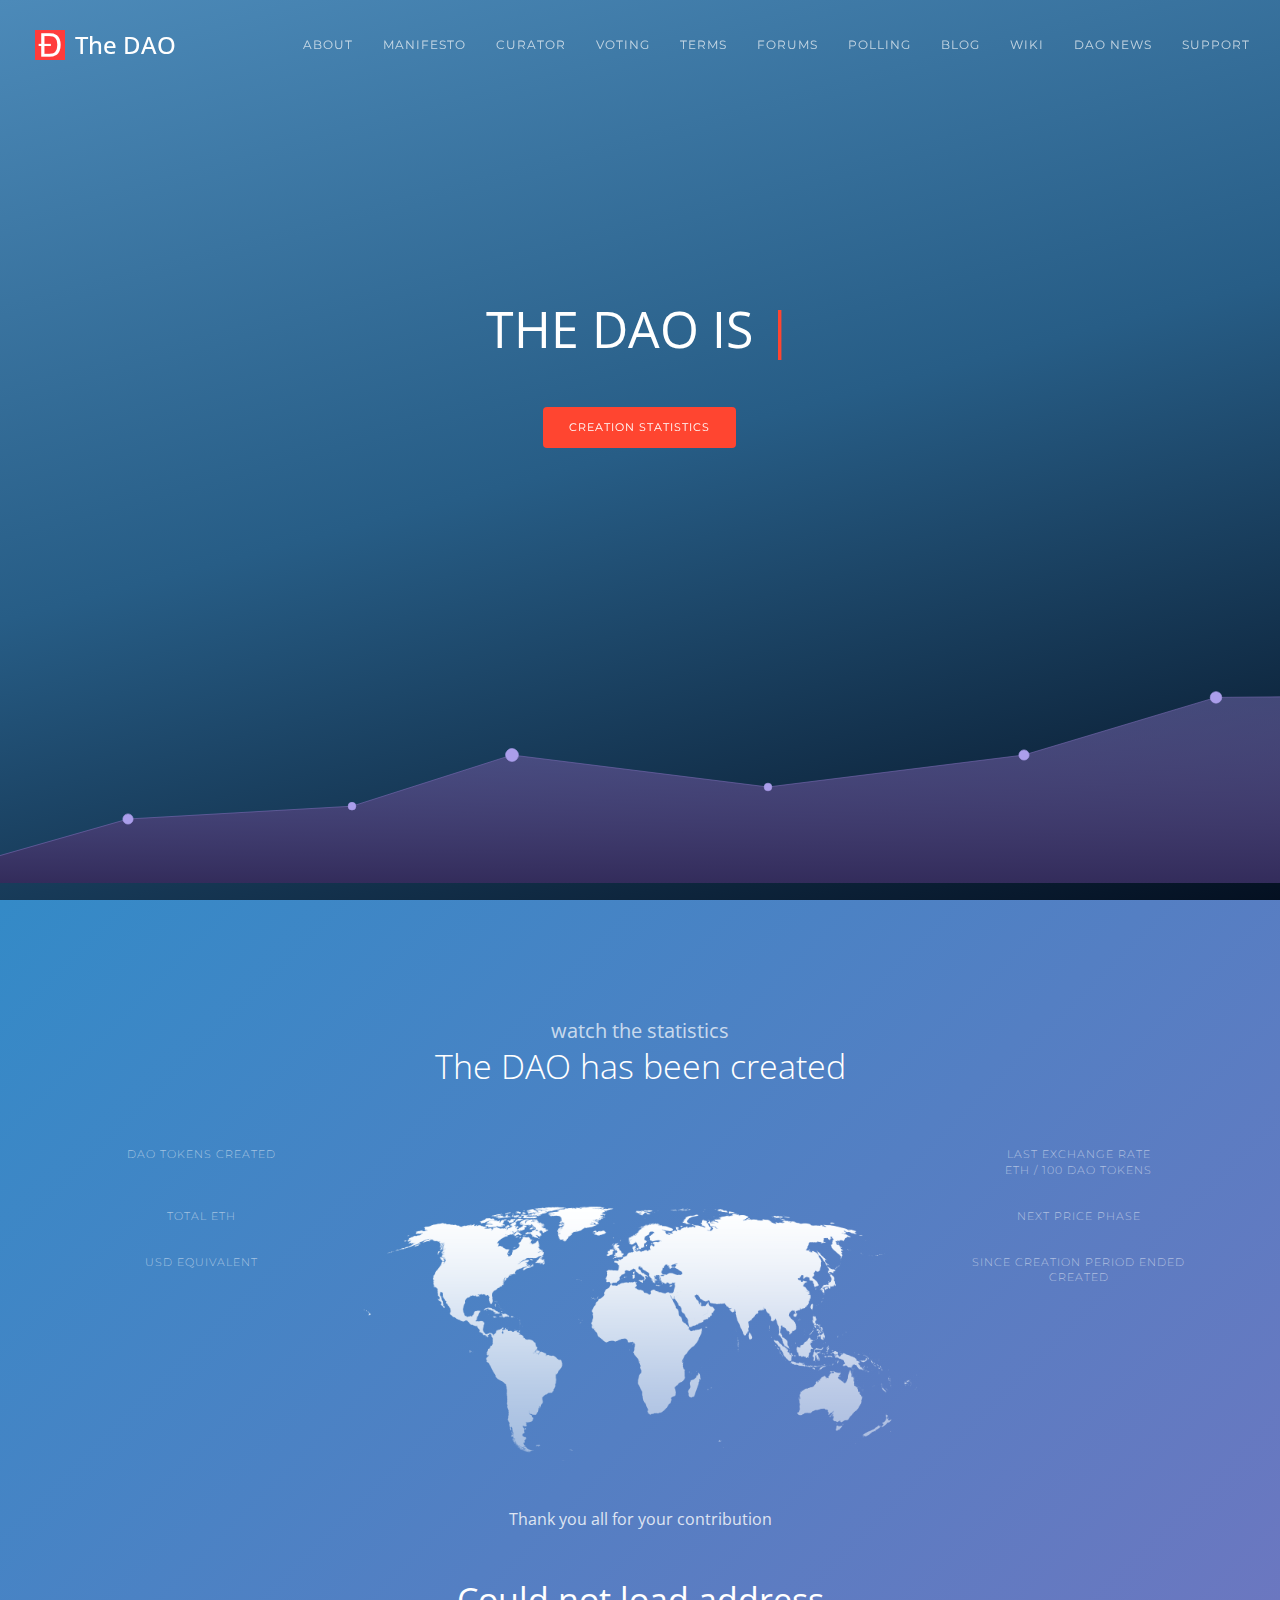
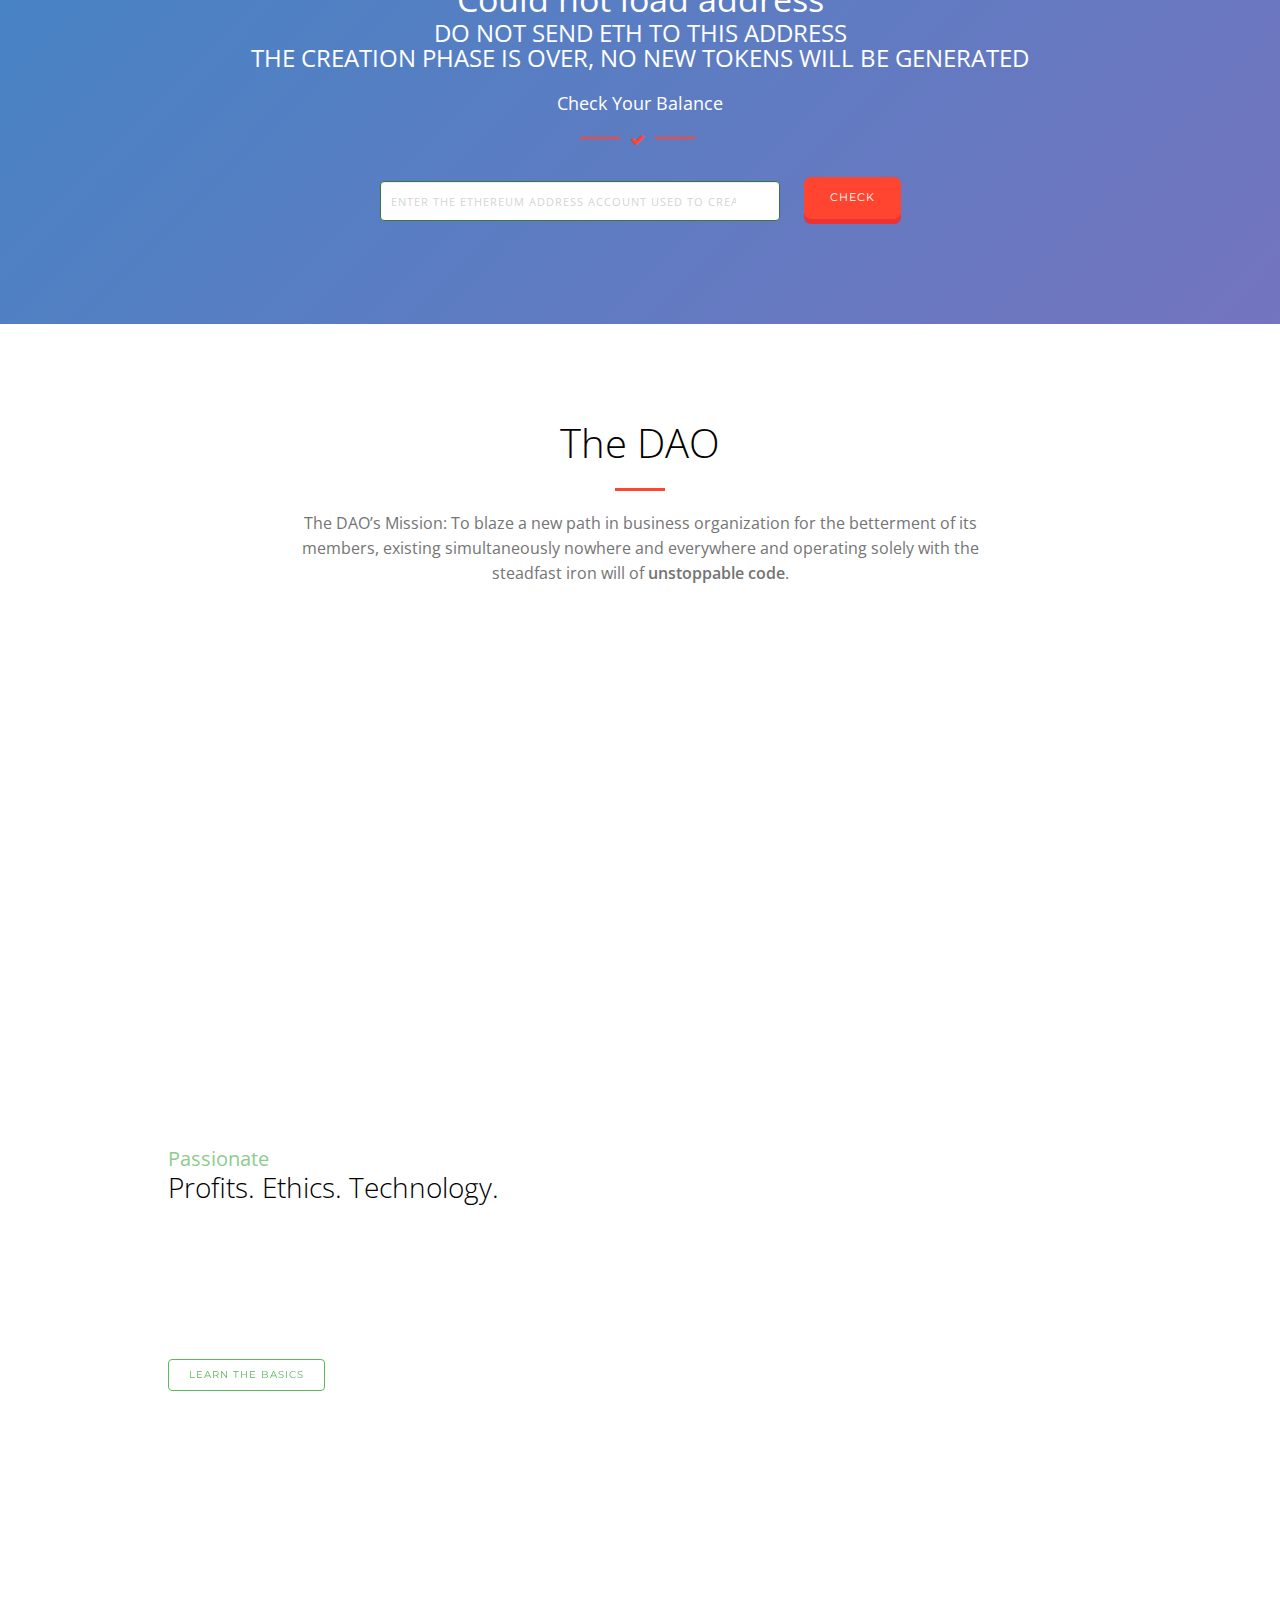
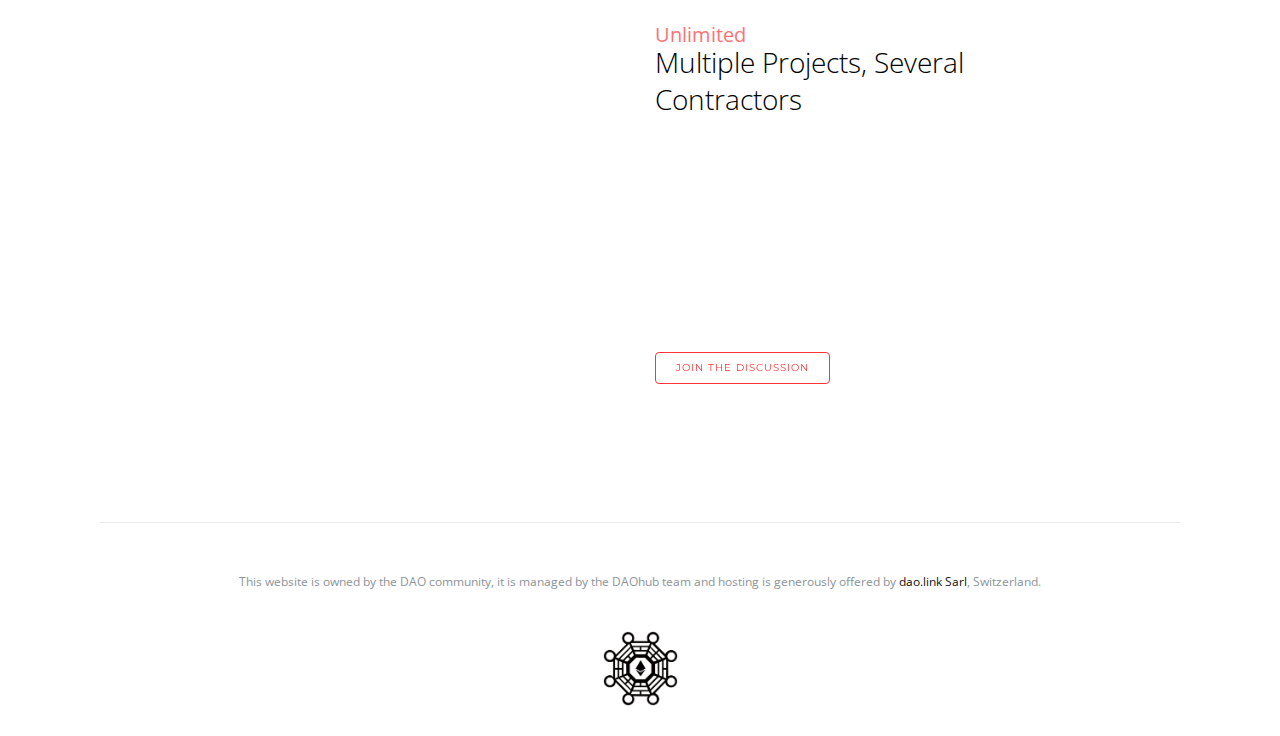
==== commit 81752a1e: "Update index.html" ====
--- a/index.html
+++ b/index.html
@@ -385,7 +385,7 @@
                        <div class="form-group has-success has-feedback">
                             <label class="sr-only" for="dao_account_adr">Input your address</label>
                             <input  placeholder="Enter the Ethereum address account used to create DAO tokens" type="text" maxlength="42" minlength="40" id="dao_account_adr"
-                            class="input-md input-rounded form-control  color-dark text-center"  style="width:500px" aria-describedby="helpBlock" >
+                            class="input-md input-rounded form-control  color-dark text-center"  style="width:400px" aria-describedby="helpBlock" >
                             <span class="glyphicon glyphicon-warning-sign form-control-feedback" aria-hidden="true" id="dao_account_adr_invalid" style="display:none"></span>
                             <span class="glyphicon glyphicon-ok form-control-feedback" aria-hidden="true" id="dao_account_adr_valid" style="display:none"></span>
                        </div>
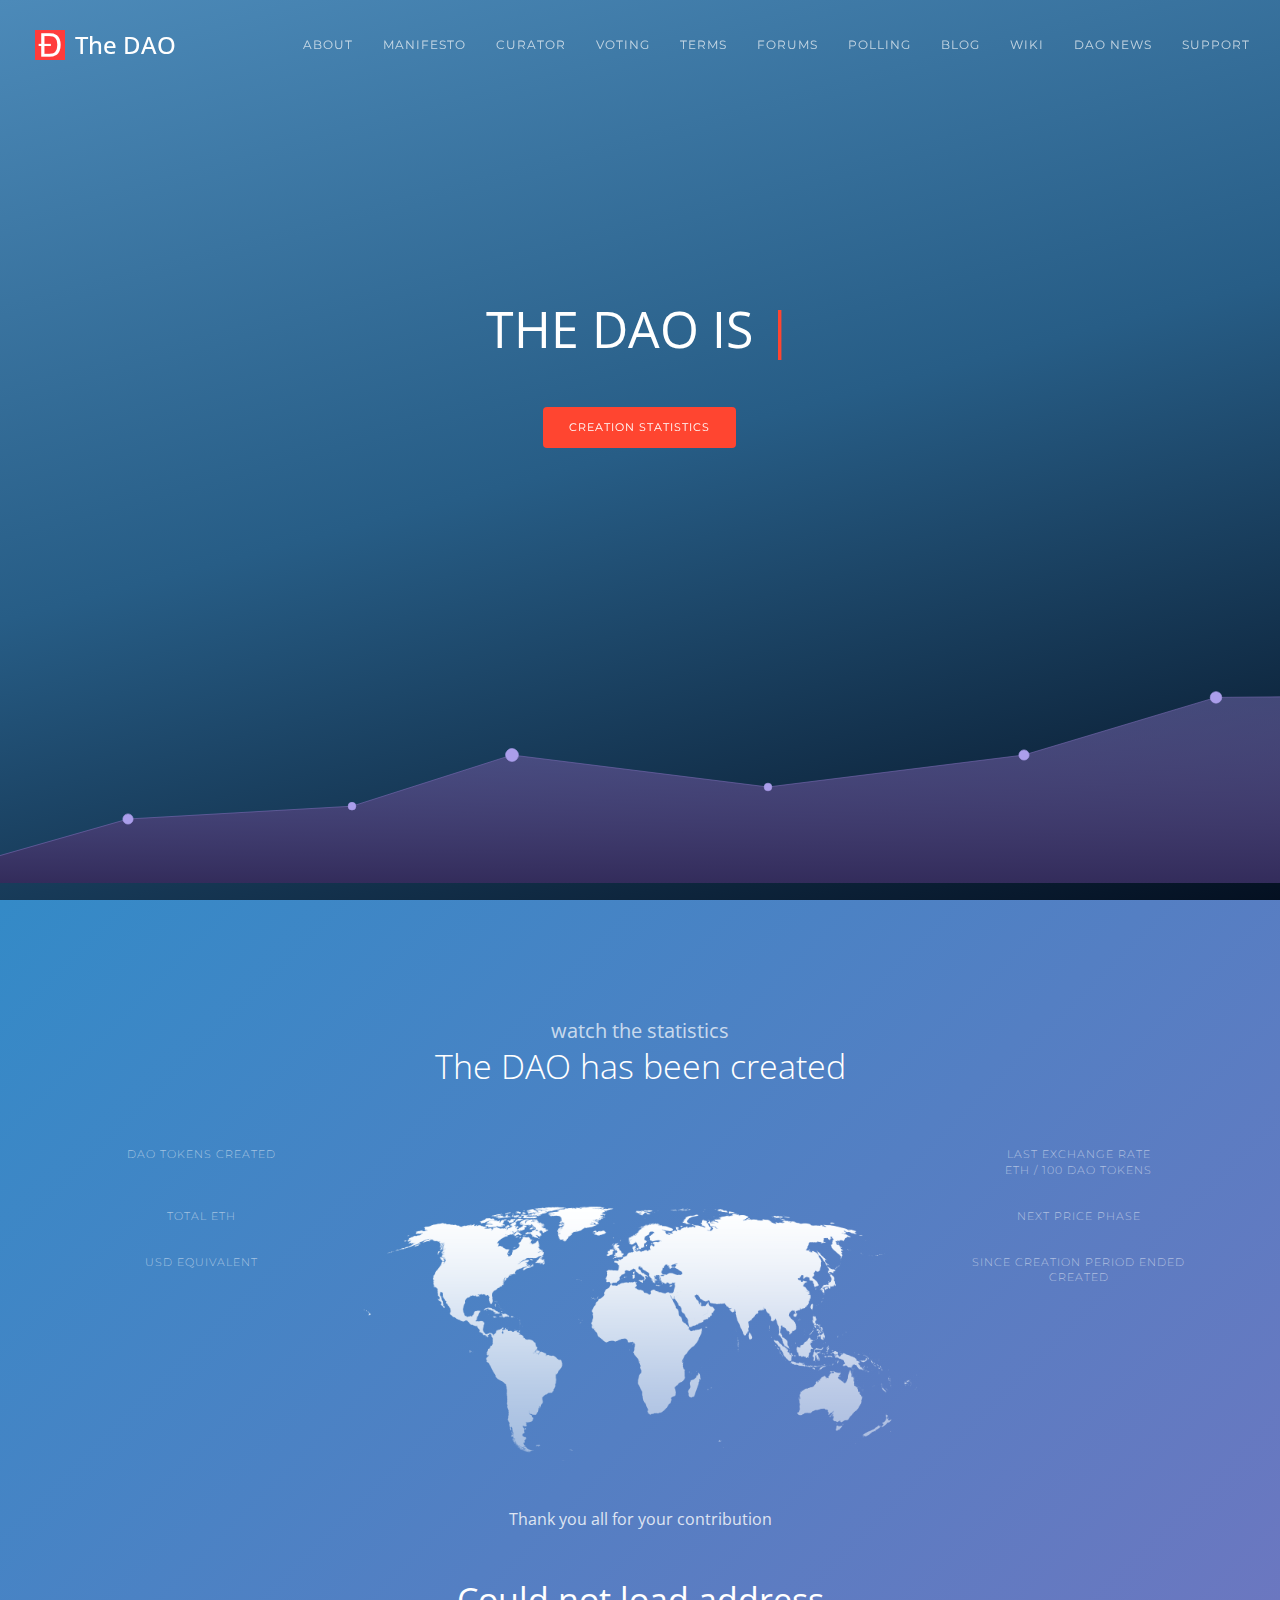
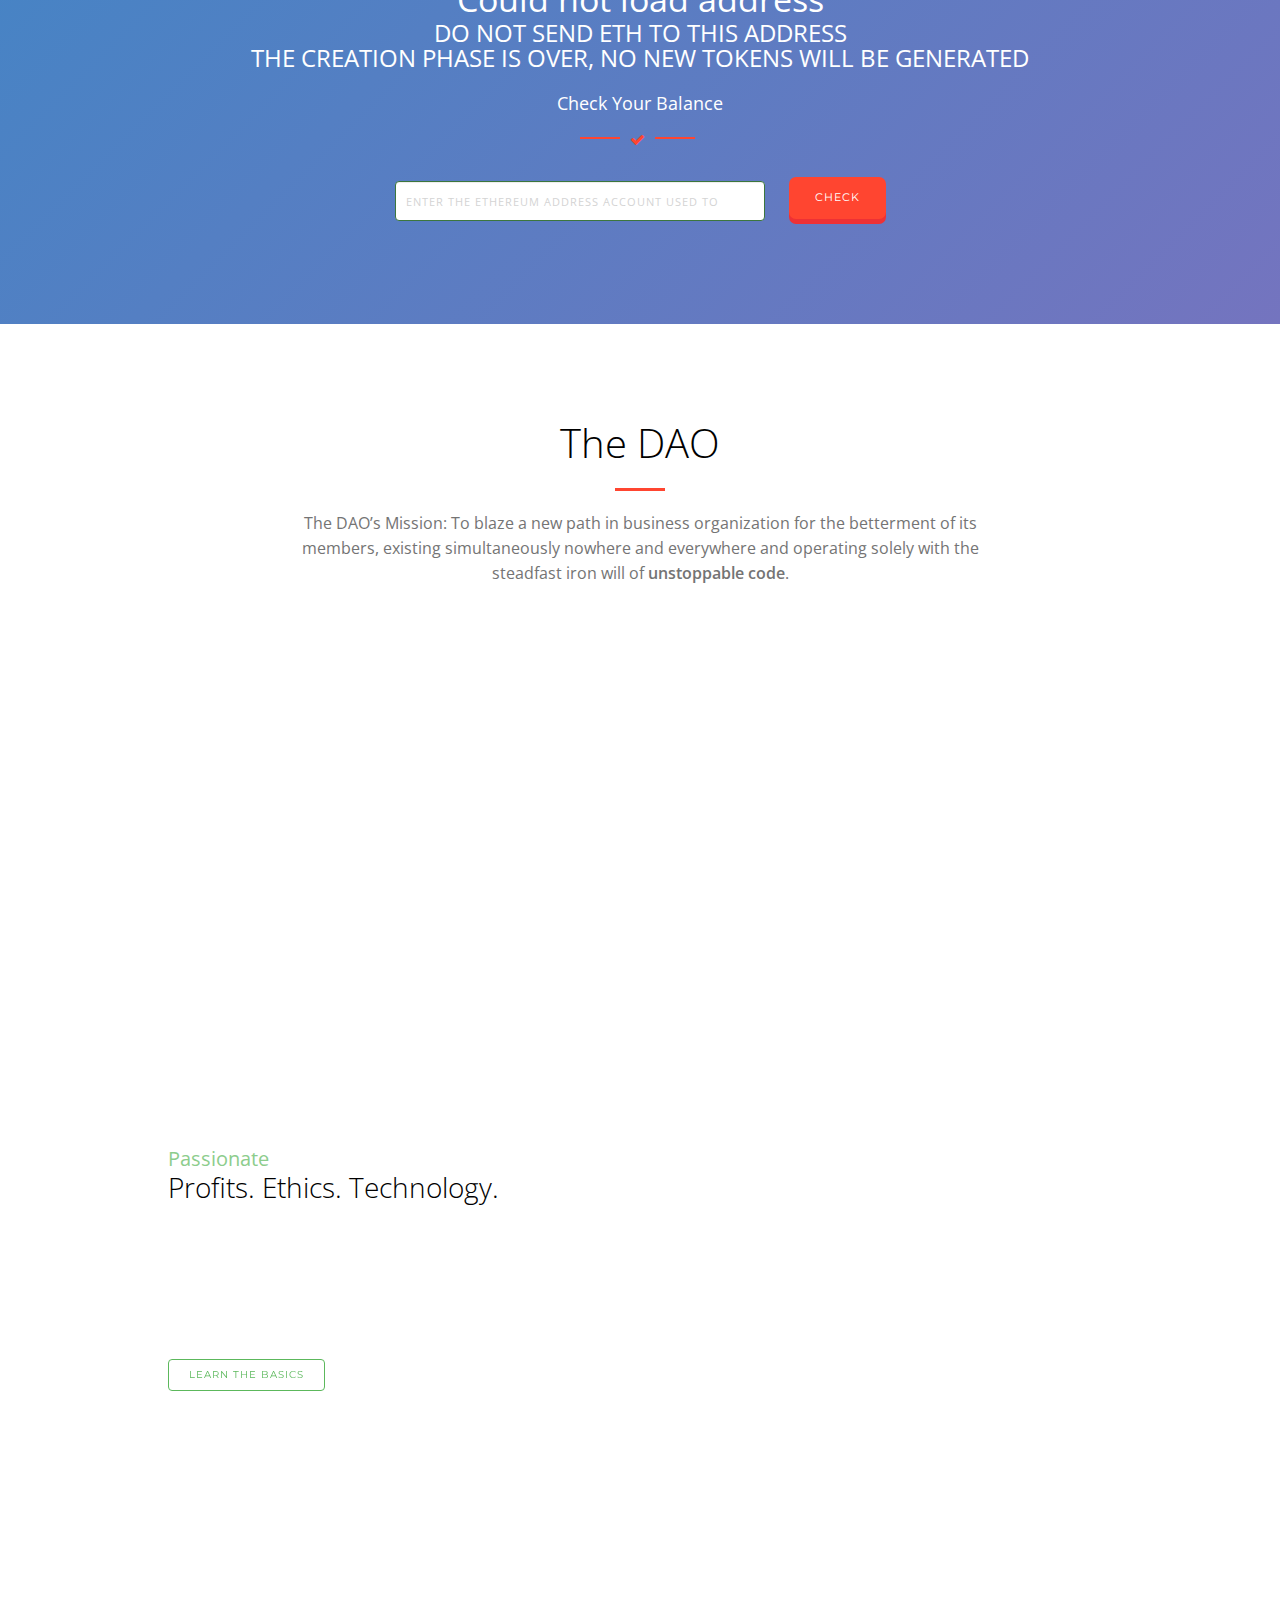
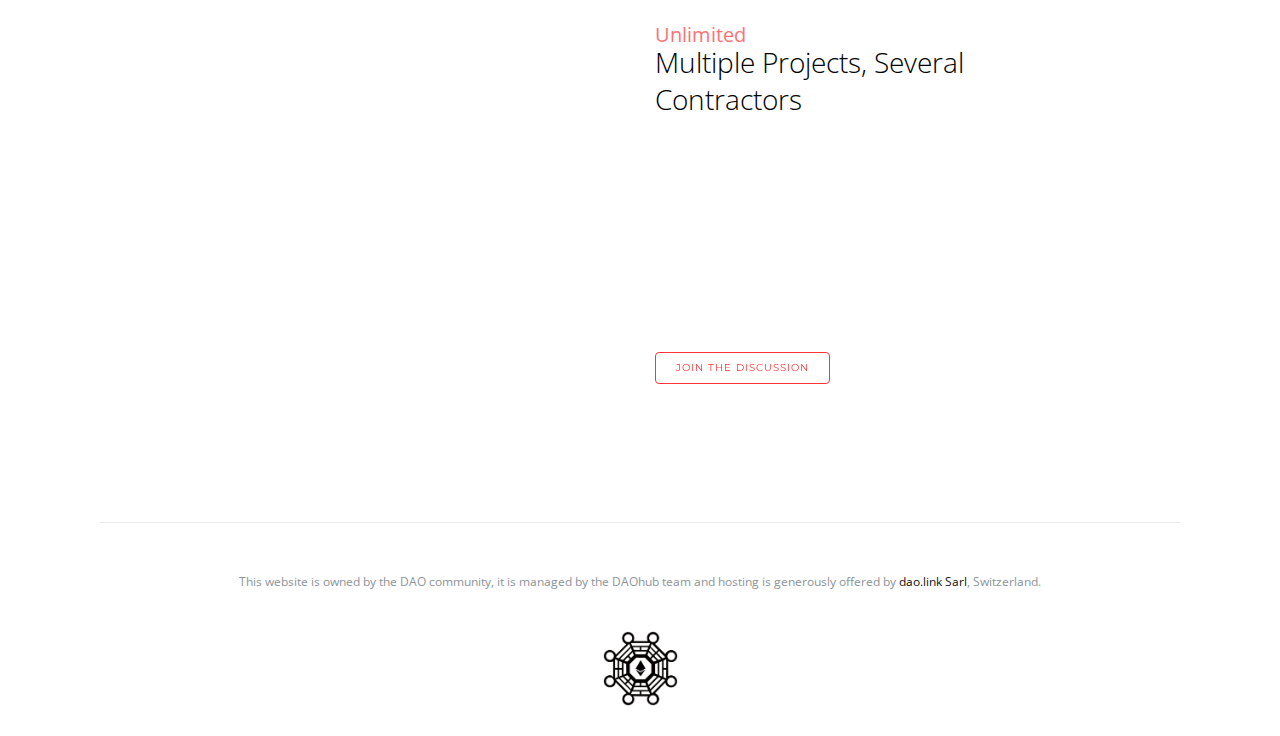
==== commit e6bc55be: "Update index.html" ====
--- a/index.html
+++ b/index.html
@@ -385,7 +385,7 @@
                        <div class="form-group has-success has-feedback">
                             <label class="sr-only" for="dao_account_adr">Input your address</label>
                             <input  placeholder="Enter the Ethereum address account used to create DAO tokens" type="text" maxlength="42" minlength="40" id="dao_account_adr"
-                            class="input-md input-rounded form-control  color-dark text-center"  style="width:400px" aria-describedby="helpBlock" >
+                            class="input-md input-rounded form-control  color-dark text-center"  style="width:370px" aria-describedby="helpBlock" >
                             <span class="glyphicon glyphicon-warning-sign form-control-feedback" aria-hidden="true" id="dao_account_adr_invalid" style="display:none"></span>
                             <span class="glyphicon glyphicon-ok form-control-feedback" aria-hidden="true" id="dao_account_adr_valid" style="display:none"></span>
                        </div>
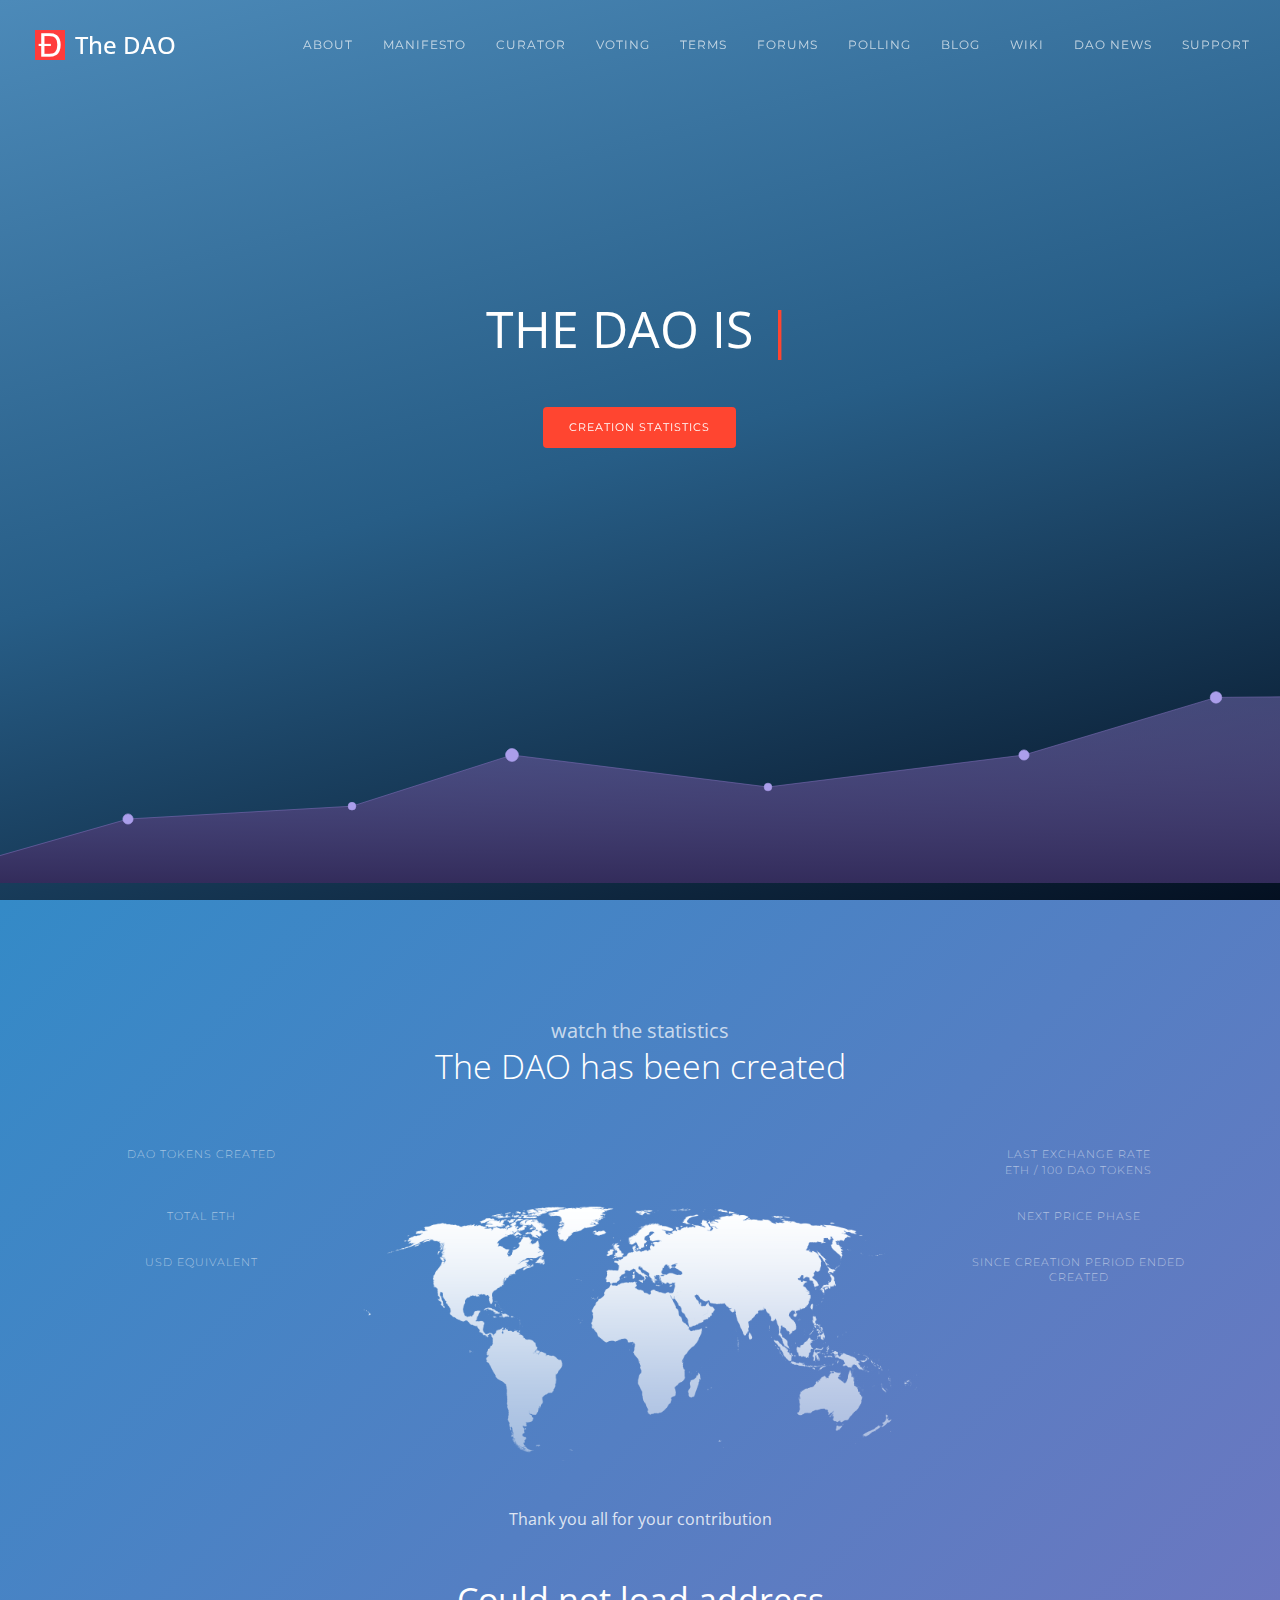
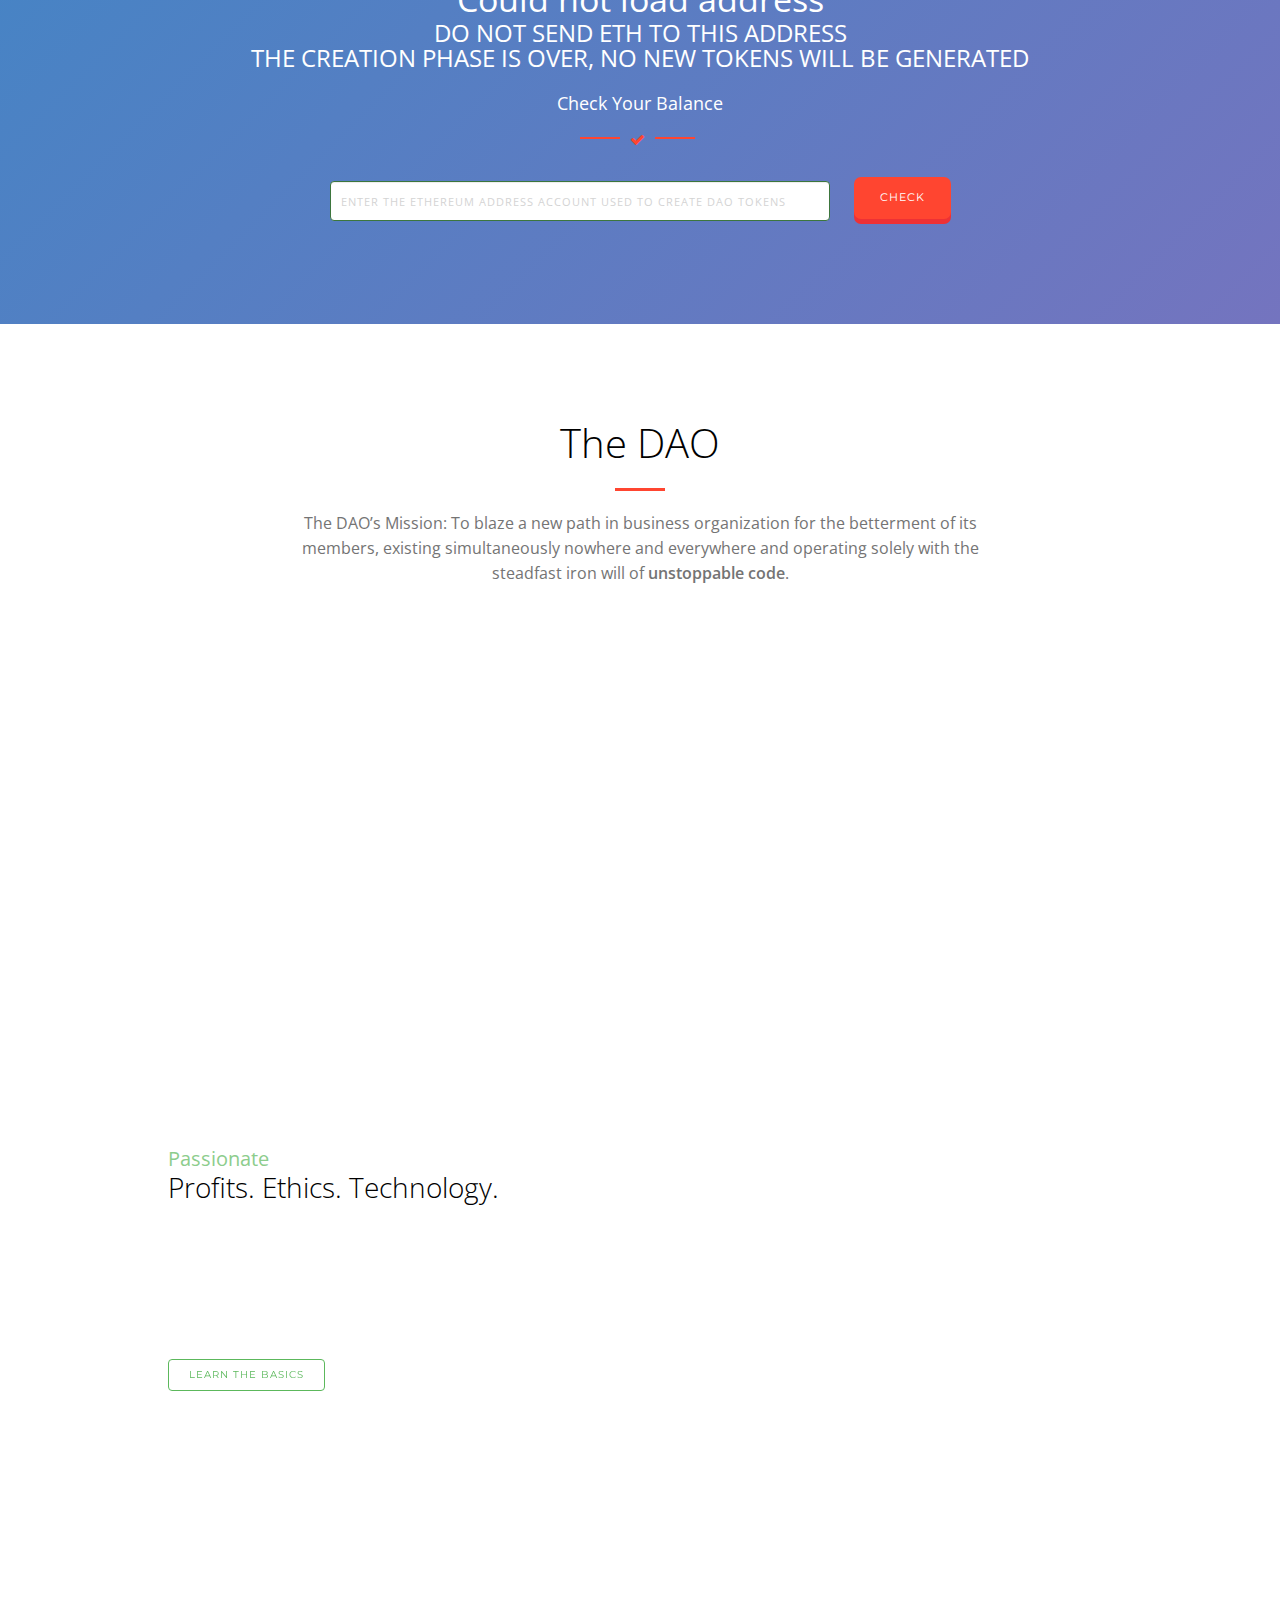
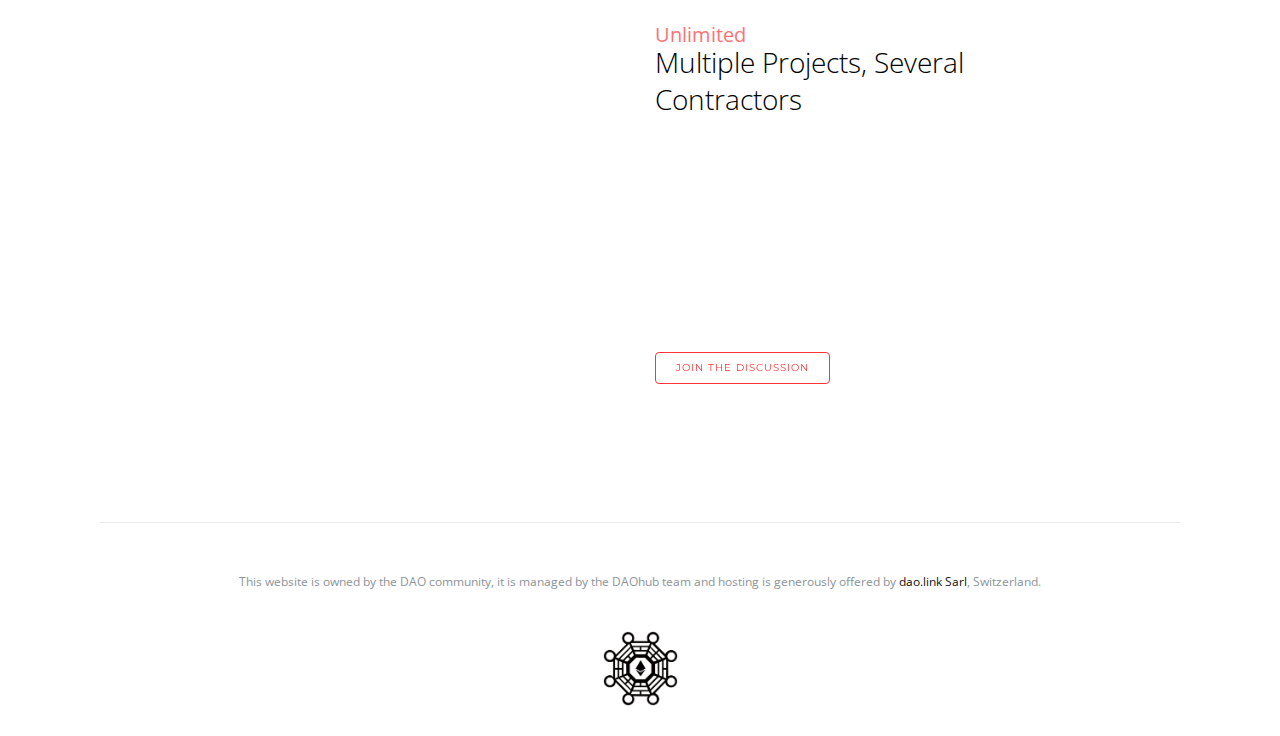
==== commit 943bc1cd: "Update index.html" ====
--- a/index.html
+++ b/index.html
@@ -385,7 +385,7 @@
                        <div class="form-group has-success has-feedback">
                             <label class="sr-only" for="dao_account_adr">Input your address</label>
                             <input  placeholder="Enter the Ethereum address account used to create DAO tokens" type="text" maxlength="42" minlength="40" id="dao_account_adr"
-                            class="input-md input-rounded form-control  color-dark text-center"  style="width:370px" aria-describedby="helpBlock" >
+                            class="input-md input-rounded form-control  color-dark text-center"  style="width:500px" aria-describedby="helpBlock" >
                             <span class="glyphicon glyphicon-warning-sign form-control-feedback" aria-hidden="true" id="dao_account_adr_invalid" style="display:none"></span>
                             <span class="glyphicon glyphicon-ok form-control-feedback" aria-hidden="true" id="dao_account_adr_valid" style="display:none"></span>
                        </div>
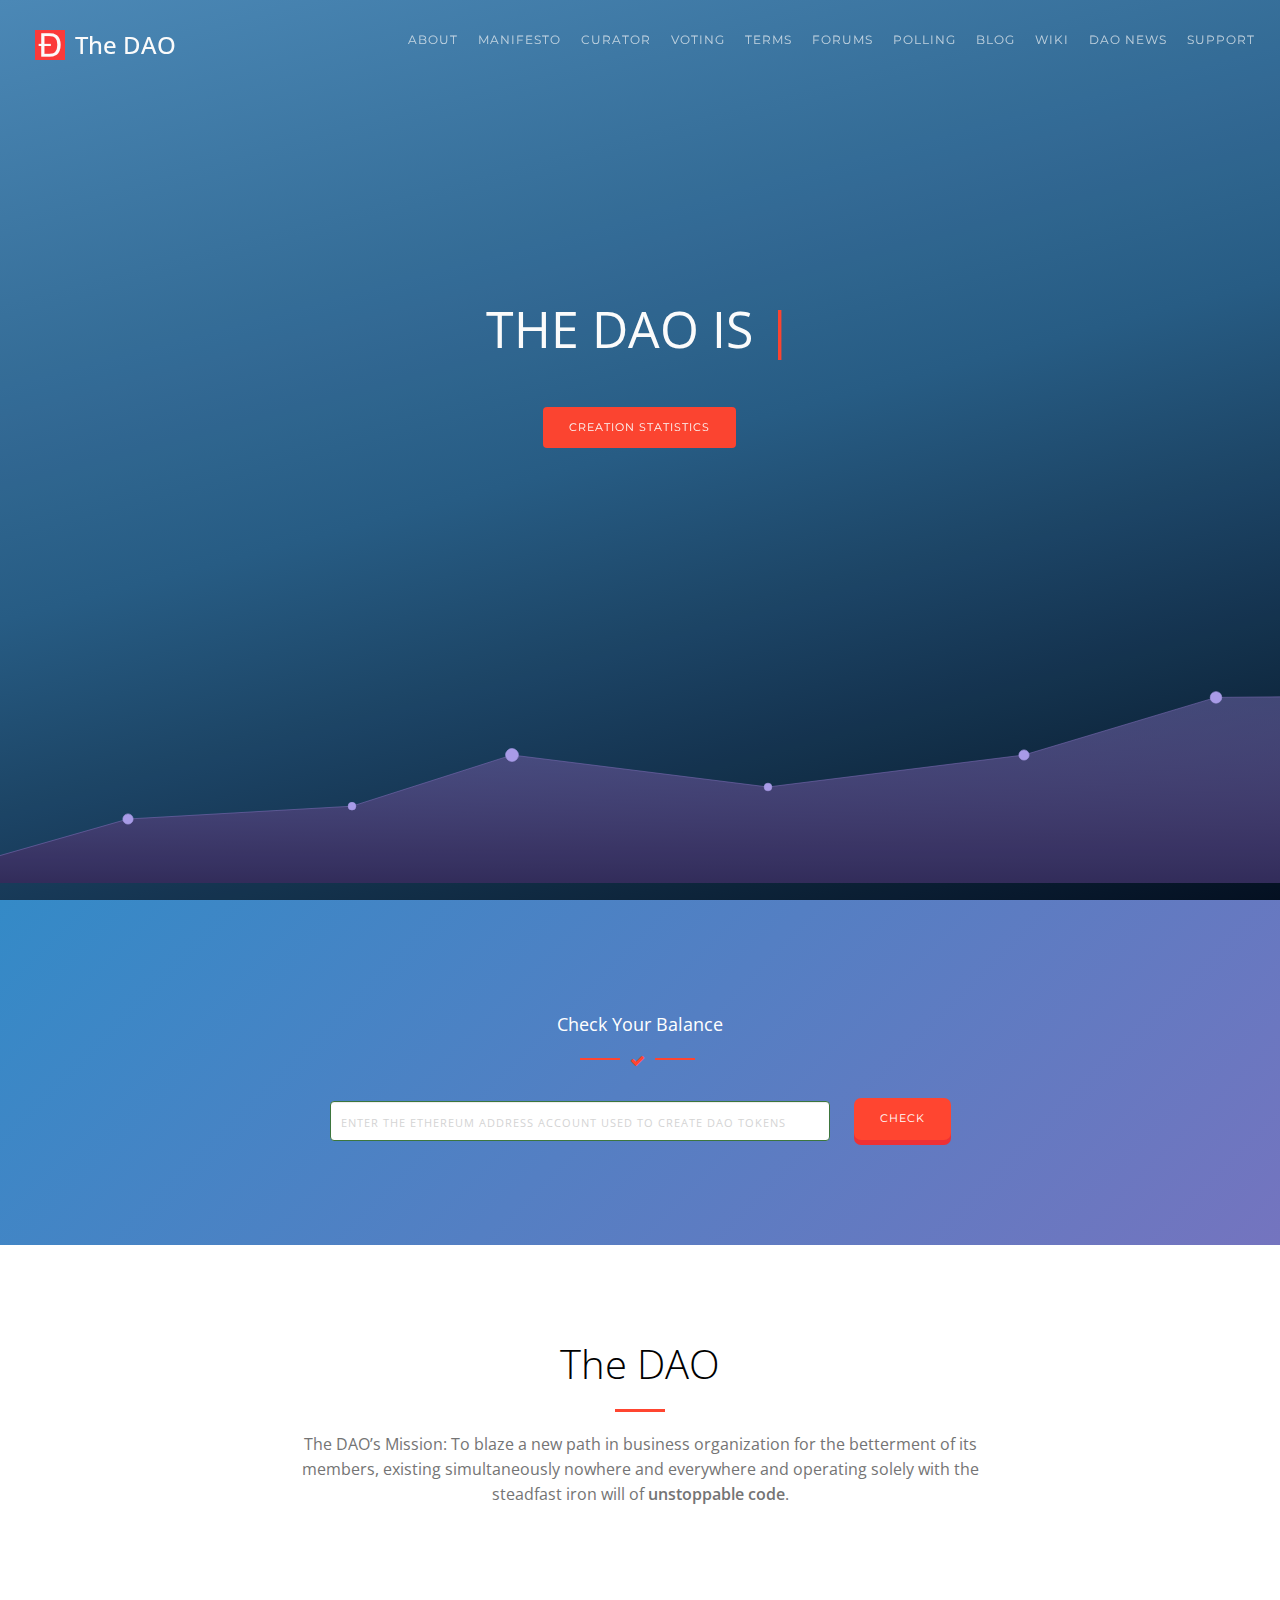
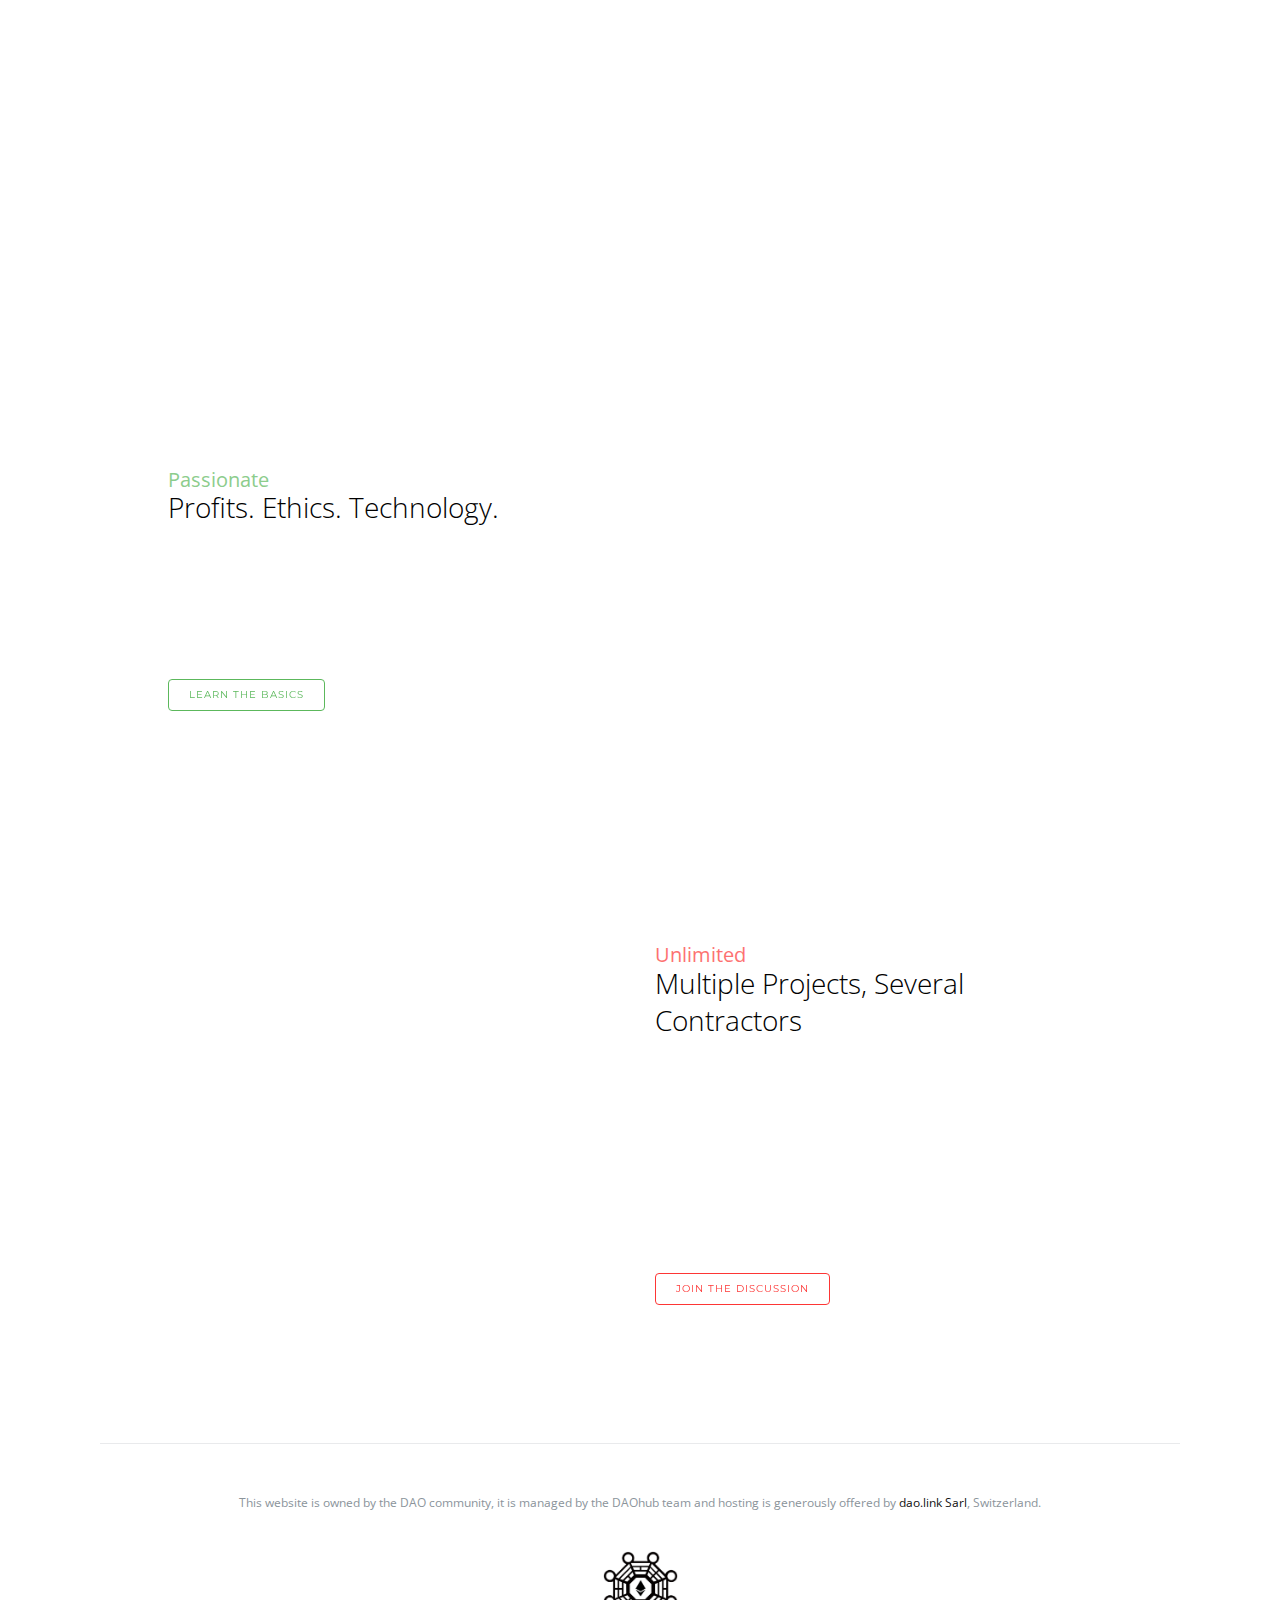
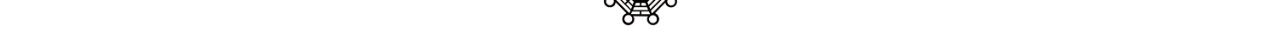
==== commit 0f96df47: "remove stats, reduce padding of nav" ====
--- a/index.html
+++ b/index.html
@@ -240,128 +240,12 @@
         <div id="fact" class="bg-grad-stellar pt100 pb100">
             <div class="container">
 
-                <!-- title and short description start -->
-                <div class="row">
-                    <div class="col-md-8 col-md-offset-2 text-center mb50">
-                        <h2 class="font-size-normal color-light">
-                            <small class="color-light pb5">watch the statistics</small>
-                            The DAO has been created
-                        </h2>
-
-                    </div>
-                </div>
-                <!-- title and short description end -->
-
-                <div class="row">
-
-                    <!-- fun fact left start -->
-                    <div class="col-md-3">
-                        <div class="row">
-
-                            <!-- fun fact one start -->
-                            <div class="col-md-12 col-sm-6 col-xs-6">
-                                <div class="fact">
-                                    <div class="fact-number timer dao-stat-token-sold-data" data-perc="0">
-                                        <span class="factor color-light dao-stat-token-sold" ></span>
-                                        <span class="unit color-light "></span>
-                                    </div>
-                                    <span class="fact-title color-light alpha7">DAO Tokens Created</span>
-                                    <span class="fact-title color-light alpha7">&nbsp;</span>
-                                </div>
-                            </div>
-                            <!-- fun fact one end -->
-
-                            <!-- fun fact two start -->
-                            <div class="col-md-12 col-sm-6 col-xs-6">
-                                <div class="fact">
-                                    <div class="fact-number timer dao-stat-total-eth-data" data-perc="0">
-                                        <span class="factor color-light dao-stat-total-eth"></span>
-                                        <span class="unit color-light "></span>
-                                    </div>
-                                    <span class="fact-title color-light alpha7 ">Total ETH</span>
-                                </div>
-                            </div>
-                            <!-- fun fact two end -->
-
-                            <!-- fun fact two start -->
-                            <div class="col-md-12 col-sm-6 col-xs-6">
-                                <div class="fact">
-                                    <div class="fact-number timer dao-stat-total-usd-data" data-perc="0">
-                                        <span class="factor color-light dao-stat-total-eth"></span>
-                                        <span class="unit color-light "></span>
-                                    </div>
-                                    <span class="fact-title color-light alpha7 ">USD Equivalent</span>
-                                </div>
-                            </div>
-                            <!-- fun fact two end -->
-
-                        </div>
-                    </div>
-                    <!-- fun fact left end -->
-
-                    <!-- fun fact right start -->
-                    <div class="col-md-3 col-md-push-6">
-                        <div class="row">
-
-                            <!-- fun fact three start -->
-                            <div class="col-md-12 col-sm-6 col-xs-6">
-                                <div class="fact">
-                                    <div class="fact-number timer dao-stat-token-price-data" data-perc="0">
-                                        <span class="factor color-light dao-stat-token-price"></span>
-                                        <span class="unit color-light "></span>
-                                    </div>
-                                    <span class="fact-title color-light alpha7">Last exchange Rate</span>
-                                    <span class="fact-title color-light alpha7">ETH / 100 DAO Tokens</span>
-                                </div>
-                            </div>
-                            <!-- fun fact three end -->
-                            <!-- fun fact three start -->
-                            <div class="col-md-12 col-sm-6 col-xs-6">
-                                <div class="fact">
-                                    <div class="fact-number timer dao-stat-next-price-data" data-perc="0">
-                                        <span class="factor color-light dao-stat-days-left"></span>
-                                        <span class="unit color-light "></span>
-                                    </div>
-                                    <span class="fact-title color-light alpha7">Next Price Phase</span>
-                                </div>
-                            </div>
-                            <!-- fun fact three end -->
-
-                            <!-- fun fact four start -->
-                            <div class="col-md-12 col-sm-6 col-xs-6">
-                                <div class="fact">
-                                    <div class="fact-number timer dao-stat-days-left-data" data-perc="0">
-                                        <span class="factor color-light dao-stat-days-left"></span>
-                                        <span class="unit color-light "></span>
-                                    </div>
-                                    <span class="fact-title color-light alpha7">Since creation period ended</span>
-                                    <span class="fact-title color-light alpha7">Created <span class="dao-stat-end"></span></span>
-                                </div>
-                            </div>
-                            <!-- fun fact four end -->
-
-                        </div>
-                    </div>
-                    <!-- fun fact right end -->
-
-                    <div class="col-md-6 col-md-pull-3" style="padding-top:45px">
-                        <img src="_assets/img/home/map.png" alt="macbook" class="img-responsive">
-                    </div>
-
-                </div>
-
-                <div class="row">
-                    <div class="col-sm-8 col-sm-push-2 text-center">
-                        <h4 class="pt25 color-light"></h4>
-                        <p class=" color-light alpha8"> Thank you all for your contribution</a></strong></p>
-                    </div>
-                </div>
-
                  <div class="row">
                     <div class="col-sm-12 text-center">
+                       <!--
                         <h2 class="color-white mt0  dao-stat-adr pt20 daoadress  mb0 pb0">Could not load address</h1>
                         <h4 class="color-white mt0 pt0" style="line-height: 25px"> DO NOT SEND ETH TO THIS ADDRESS <br/>THE CREATION PHASE IS OVER, NO NEW TOKENS WILL BE GENERATED</h4>
-                       <!-- <div id="dao_container">
+                       <div id="dao_container">
                            <a href="#" class="button button-md button-gray hover-ripple-out"><span class="color-primary">COULD NOT LOAD TOKEN CREATION MODULE</span></a> --><!-- this will never show -->
                        <!-- </div>-->
 
--- a/custom.css
+++ b/custom.css
@@ -132,3 +132,7 @@
     display: block;
     margin: 0 auto;
 }
+
+.nav>li>a {
+    padding: 10px 10px;
+}
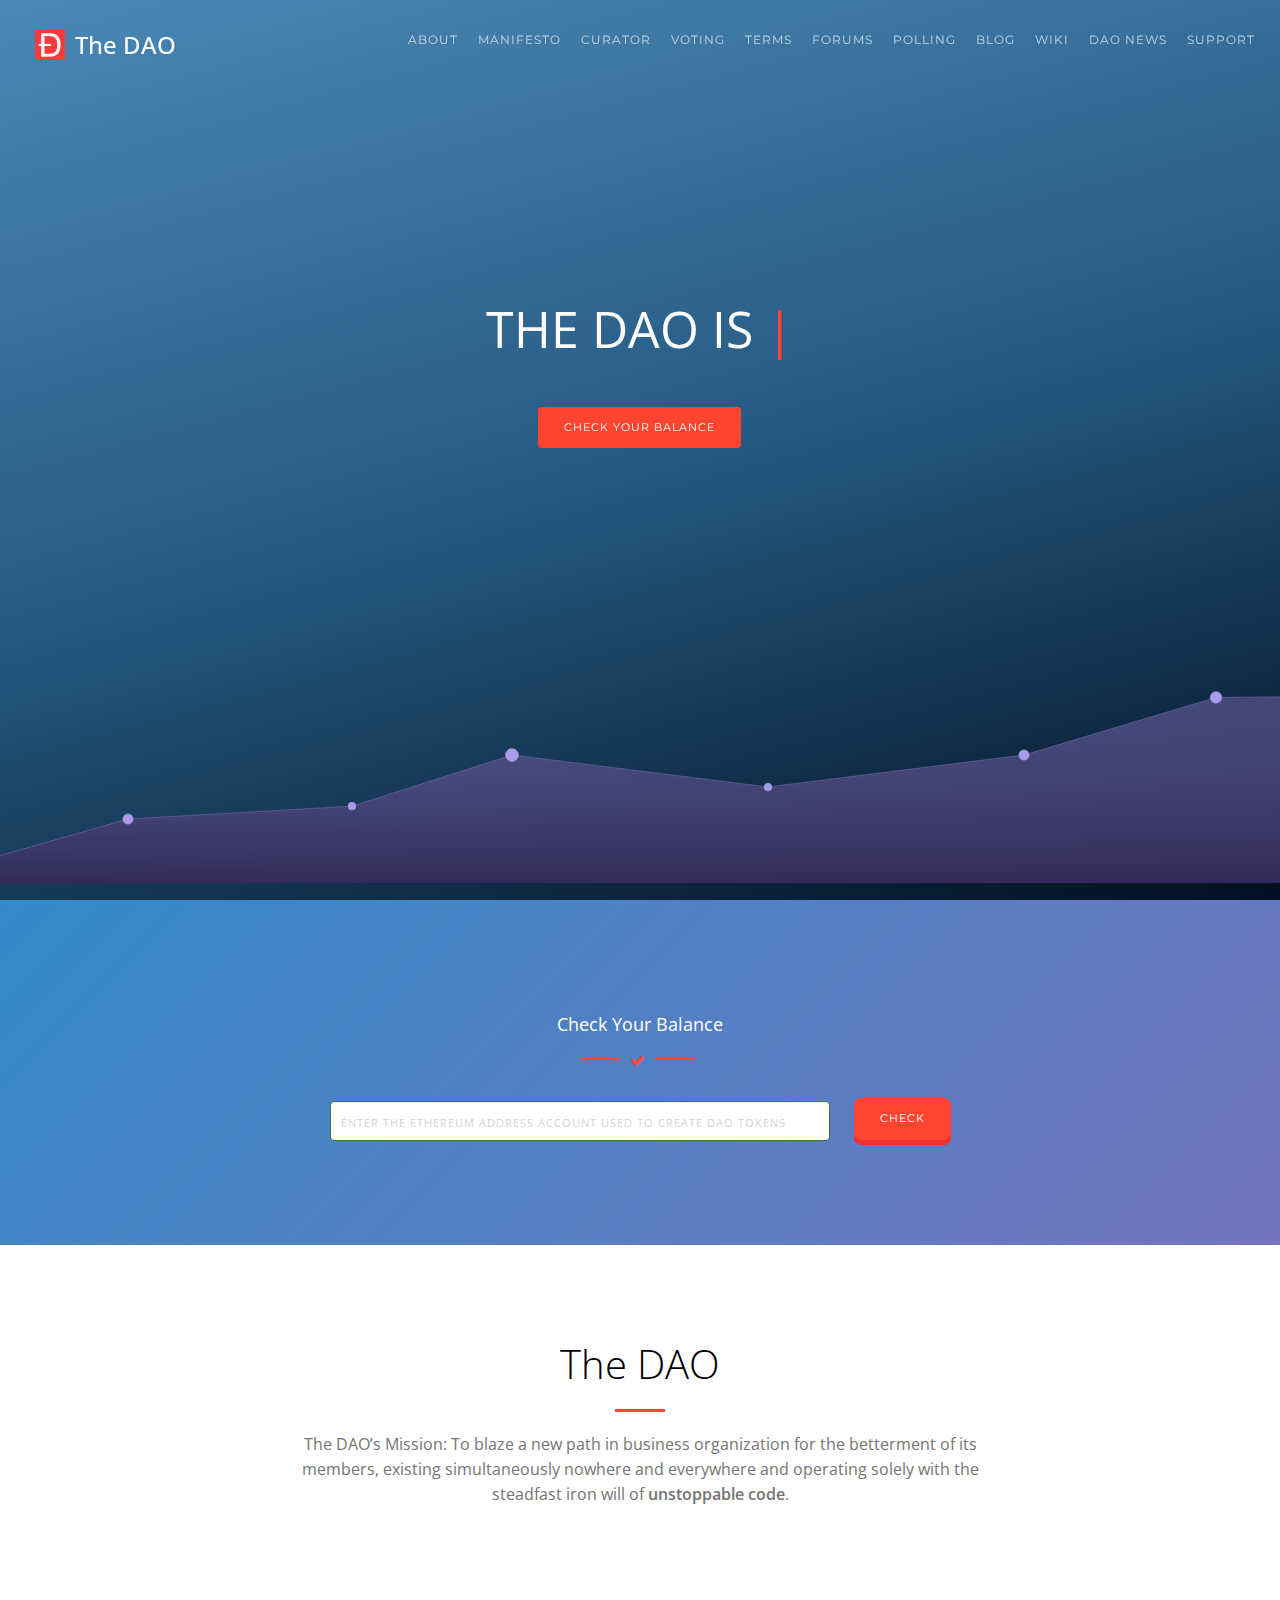
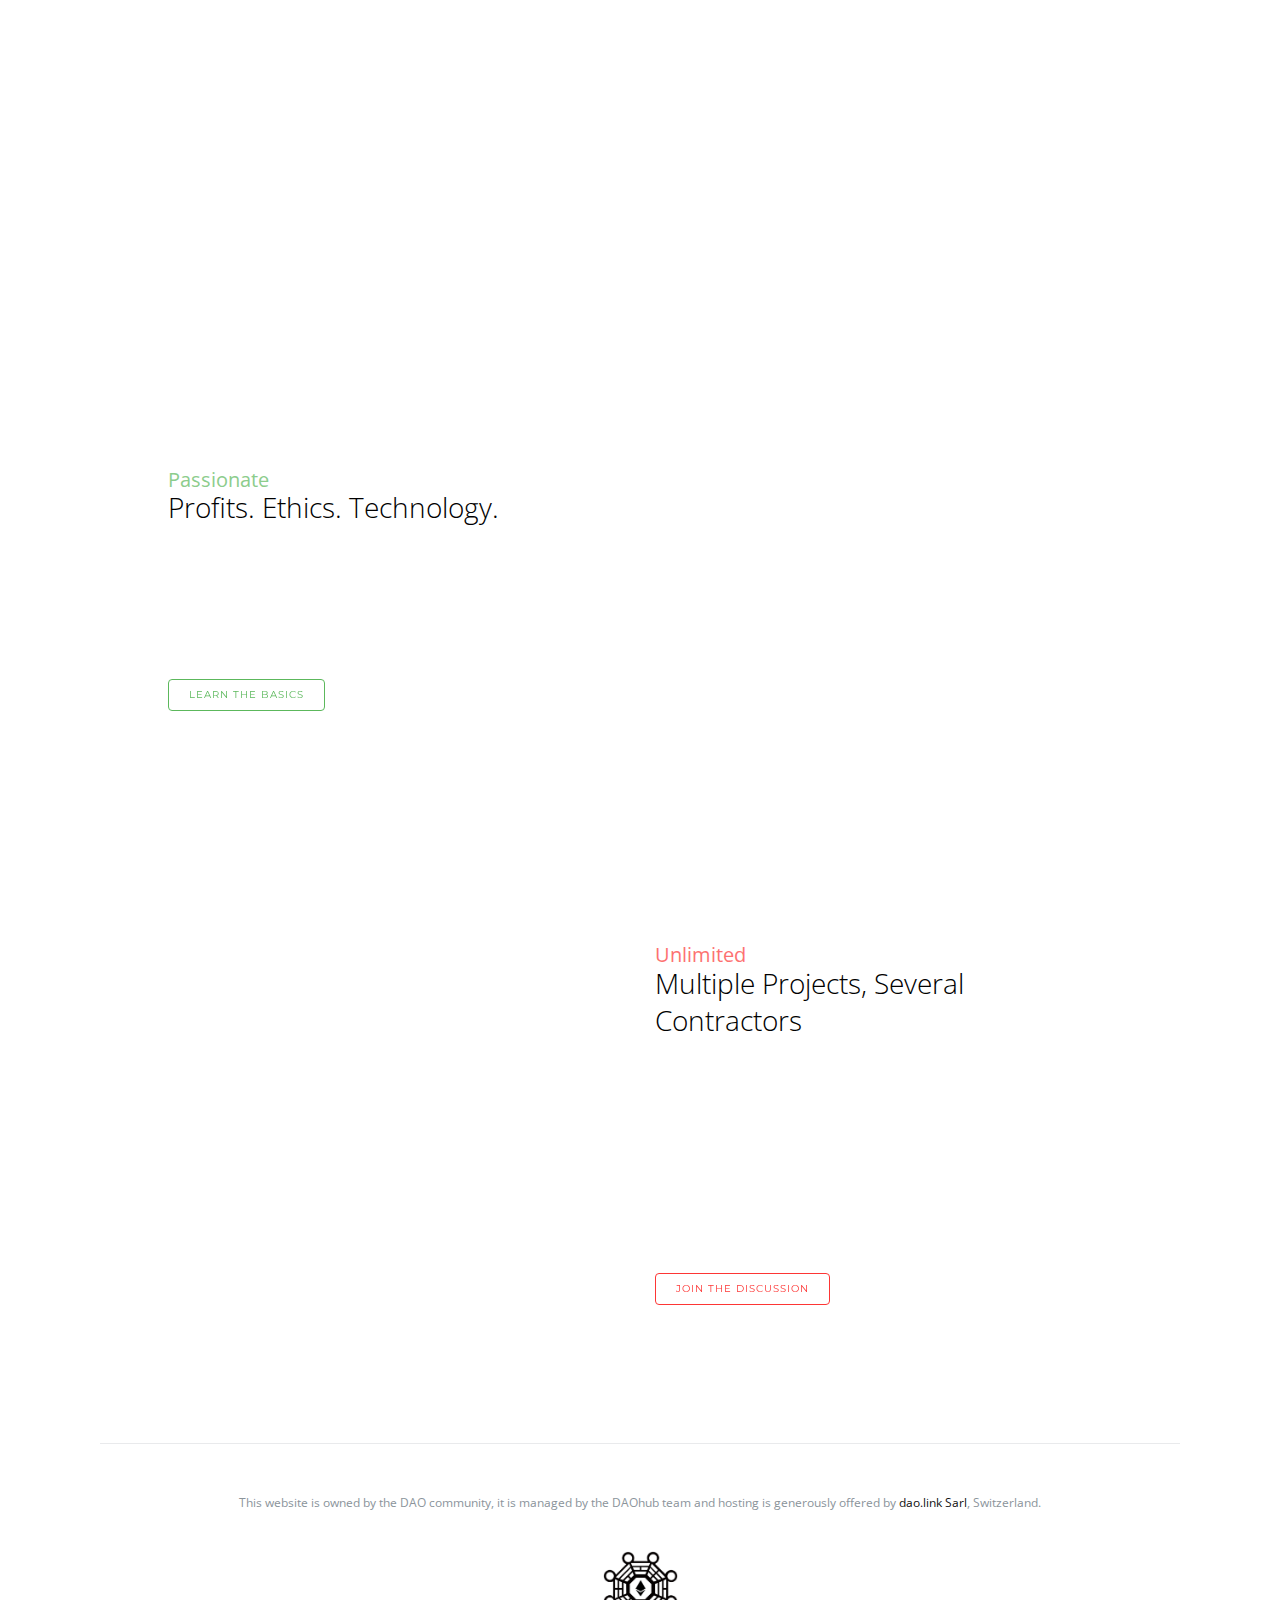
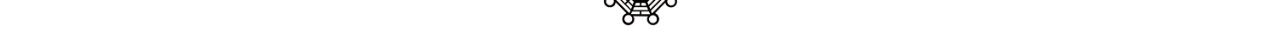
==== commit 28df26be: "change call to action on homepage to "check your balance"" ====
--- a/index.html
+++ b/index.html
@@ -172,7 +172,7 @@
                             </div>
 
 
-                             <a onclick="scrollToElement($('#fact'));" class="button button-pasific button-md hover-ripple-out mt20 animated" data-animation="fadeInUp" data-animation-delay="500">Creation Statistics</a>
+                             <a onclick="scrollToElement($('#fact'));" class="button button-pasific button-md hover-ripple-out mt20 animated" data-animation="fadeInUp" data-animation-delay="500">Check Your Balance</a>
                         </div>
                     </div>
                 </div>
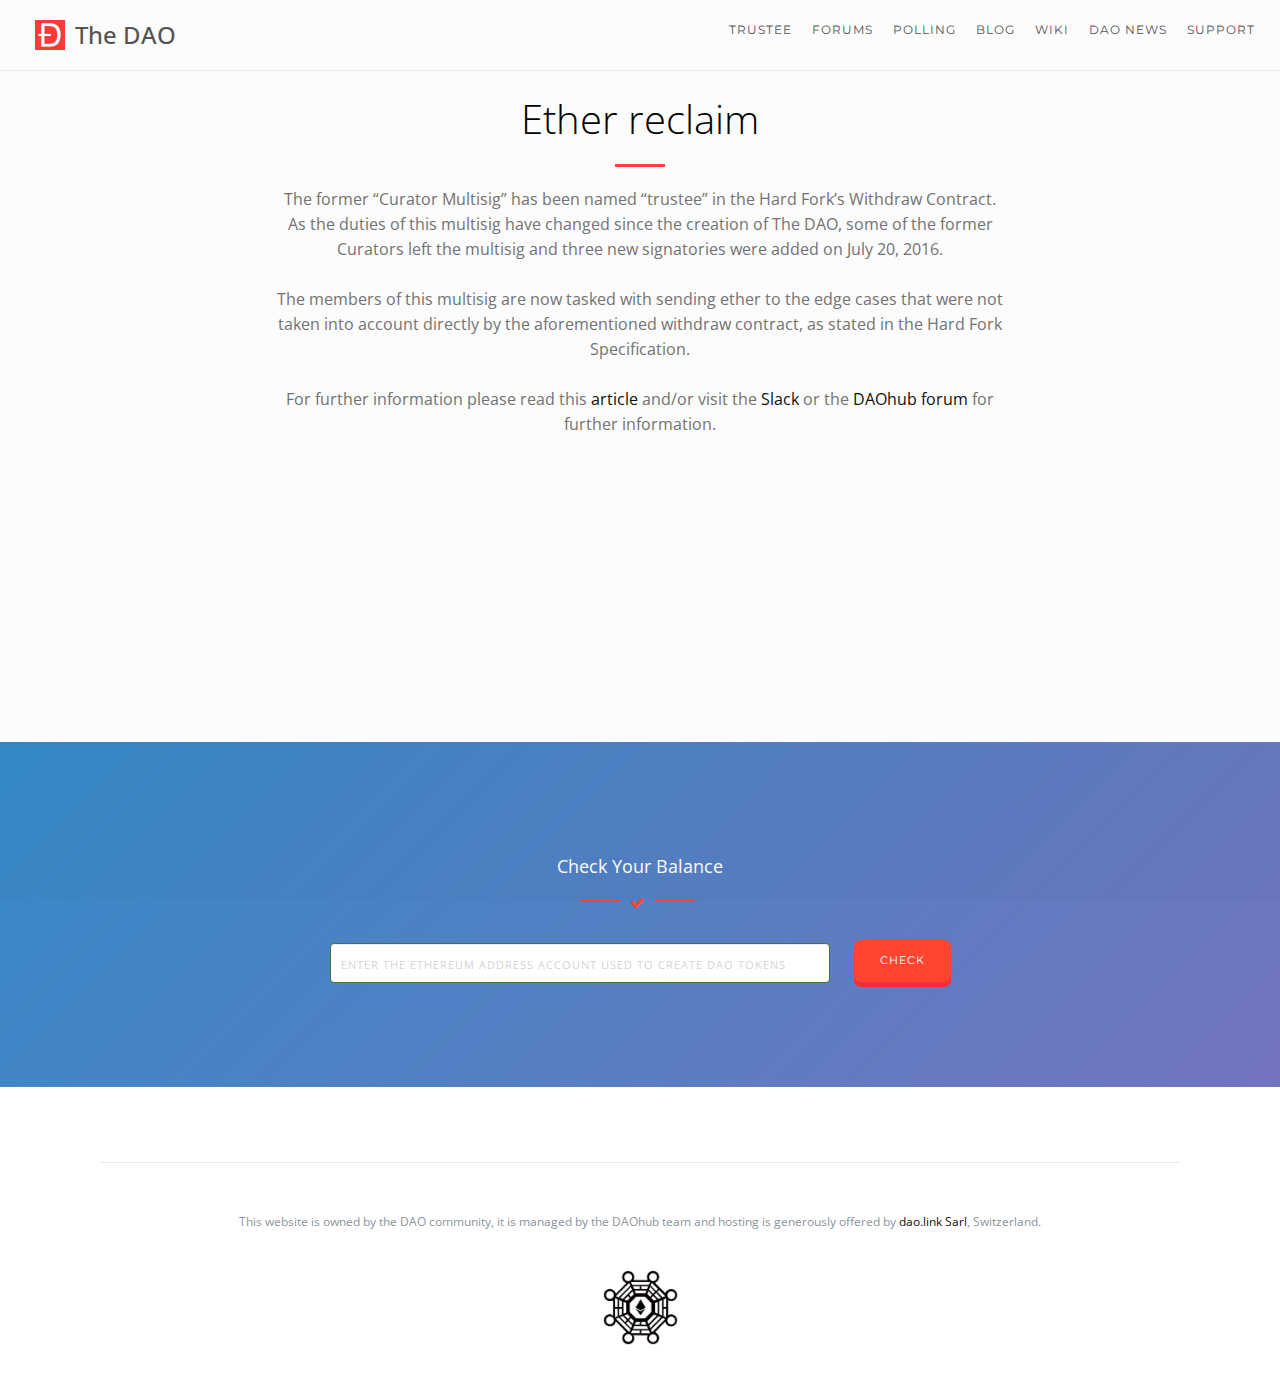
==== commit a6e13704: "trustees" ====
--- a/index.html
+++ b/index.html
@@ -108,7 +108,7 @@
 
         <!-- Navigation Area
         ===================================== -->
-        <nav class="navbar navbar-pasific navbar-mp navbar-fixed-top">
+        <nav class="navbar navbar-pasific navbar-mp navbar-standart navbar-fixed-top">
             <div class="container-fluid">
                 <div class="navbar-header">
                     <button type="button" class="navbar-toggle" data-toggle="collapse" data-target=".navbar-main-collapse">
@@ -126,11 +126,8 @@
 
                        <!--<li><a href="creation.html" class="color-light">Creation</a></li>-->
                         <!--<li><a href="proposals.html" class="color-light">Proposals</a></li>-->
-						            <li><a href="about.html" class="color-light">About</a></li>
-                        <li><a href="manifesto.html" class="color-light">Manifesto</a></li>
-                        <li><a href="curator.html" class="color-light">Curator</a></li>
-                        <li><a href="voting.html" class="color-light">Voting</a></li>
-                        <li><a href="explainer.html" class="color-light">Terms</a></li>
+						      <!--      <li><a href="about.html" class="color-light">About</a></li>-->
+                        <li><a href="trustee.html" class="color-light">Trustee</a></li>
 						            <li><a href="forums.html" class="color-light">Forums</a></li>
                         <li><a href="http://dao.consider.it" class="color-light">Polling</a></li>
                         <li><a href="https://blog.daohub.org/" class="color-light" target="_new">Blog</a></li>
@@ -153,14 +150,14 @@
 
         <!-- Intro Area
         ===================================== -->
-        <header class="intro">
+        <!-- <header class="intro">
             <div class="intro-body bg-grad-blue">
                 <div class="container-fluid">
                     <div class="row">
                         <div class="col-md-8 col-md-offset-2 mt-150">
 
 
-                            <div class="hide-after-tokensale brand-heading font-open-sans text-uppercase color-light animated" data-animation="fadeInUp" data-animation-delay="100">
+                           <div class="hide-after-tokensale brand-heading font-open-sans text-uppercase color-light animated" data-animation="fadeInUp" data-animation-delay="100">
                                 The DAO is
                                 <div id="typed-strings">
                                         <p><span class="color-pasific">Revolutionary.^1000</span></p>
@@ -204,7 +201,7 @@
 
                         <text x="1570" y="70" fill="#ffffff" style="font-size: 250%; font-weight: 600;">570</text> -->
 
-
+<!--
 
                         <ellipse id="topsvg_1" rx="8" ry="8" cx="200" cy="200" fill="#ab9eeb" stroke="#ab9eeb" stroke-width="1"></ellipse>
                         <ellipse id="topsvg_2" rx="6" ry="6" cx="550" cy="180" fill="#ab9eeb" stroke="#ab9eeb" stroke-width="1"></ellipse>
@@ -228,9 +225,38 @@
             </div>
         </header>
 
-
-
-
+-->
+
+
+  <div id="service" class="pt75 pb25">
+            <div class="container">
+
+                <!-- title and short description start -->
+                <div class="row">
+                    <div class="col-md-12 text-center">
+                        <h1 class="font-size-normal">
+                            Ether reclaim
+                            <small class="heading heading-solid center-block"></small>
+                        </h1>
+                    </div>
+
+                    <div class="col-md-8 col-md-offset-2 text-center">
+                        <p class="lead">
+						The former “Curator Multisig” has been named “trustee” in the Hard Fork’s Withdraw Contract. <br />As the duties of this multisig have changed since the creation of The DAO, some of the former Curators left the multisig and three new signatories were added on July 20, 2016. <br /><br />The members of this multisig are now tasked with sending ether to the edge cases that were not taken into account directly by the aforementioned withdraw contract, as stated in the Hard Fork Specification.
+						<br /><br />
+                            For further information please read this <a href="https://medium.com/edge-cases-multisig-phf-official-channel/the-daos-edge-cases-multisig-post-hard-fork-2f107380bd61#.6zg65r3hq">article</a> and/or visit the <a href="https://thedao.signup.team/">Slack</a> or the <a href="https://forum.daohub.org/">DAOhub forum</a> for further information.
+                        </p>
+						<br /><br /><br /><br /><br /><br /><br /><br /><br /><br /><br /><br /><br />
+                    </div>
+                </div>
+                <!-- title and short description end -->
+
+                <!-- service one start -->
+
+                <!-- service three end -->
+
+            </div><!-- container end -->
+        </div><!-- section service end -->
 
 
 
@@ -238,6 +264,8 @@
         <!-- Token Creation
         ===================================== -->
         <div id="fact" class="bg-grad-stellar pt100 pb100">
+		
+
             <div class="container">
 
                  <div class="row">
@@ -326,11 +354,11 @@
 
         <!-- Service Area
         ===================================== -->
-        <div id="service" class="pt75 pb25">
+      <!--  <div id="service" class="pt75 pb25">
             <div class="container">
 
                 <!-- title and short description start -->
-                <div class="row">
+               <!-- <div class="row">
                     <div class="col-md-12 text-center">
                         <h1 class="font-size-normal">
                             The DAO
@@ -347,7 +375,7 @@
                 <!-- title and short description end -->
 
                 <!-- service one start -->
-                <div class="row mt75">
+               <!-- <div class="row mt75">
                     <div class="col-md-6 animated" data-animation="fadeInLeft" data-animation-delay="100">
                         <img src="_assets/img/home/mother.png" alt="Mother of all DAOs" class="img-responsive pr35">
                     </div>
@@ -364,12 +392,12 @@
                        <!-- <p>
                             <a href="proposals.html" class="button-o button-sm button-primary hover-fade">See the Proposals</a>
                         </p>-->
-                    </div>
+                  <!--  </div>
                 </div>
                 <!-- service one end -->
 
                 <!-- service two start -->
-                <div class="row mt100">
+               <!-- <div class="row mt100">
                     <div class="col-md-6 col-md-push-6 animated" data-animation="fadeInRight" data-animation-delay="100">
                         <img src="_assets/img/home/passionate.png" alt="Passionate" width="400" class="img-responsive">
                     </div>
@@ -391,7 +419,7 @@
                 <!-- service two end -->
 
                 <!-- service three start -->
-                <div class="row mt75">
+                <!--<div class="row mt75">
                     <div class="col-md-6 animated" data-animation="fadeInLeft" data-animation-delay="100">
                         <img src="_assets/img/home/unlimited.png" alt="Unlimited" class="img-responsive">
                     </div>
@@ -414,8 +442,8 @@
                 </div>
                 <!-- service three end -->
 
-            </div><!-- container end -->
-        </div><!-- section service end -->
+        <!--    </div><!-- container end -->
+        <!--</div><!-- section service end -->
 
 
 
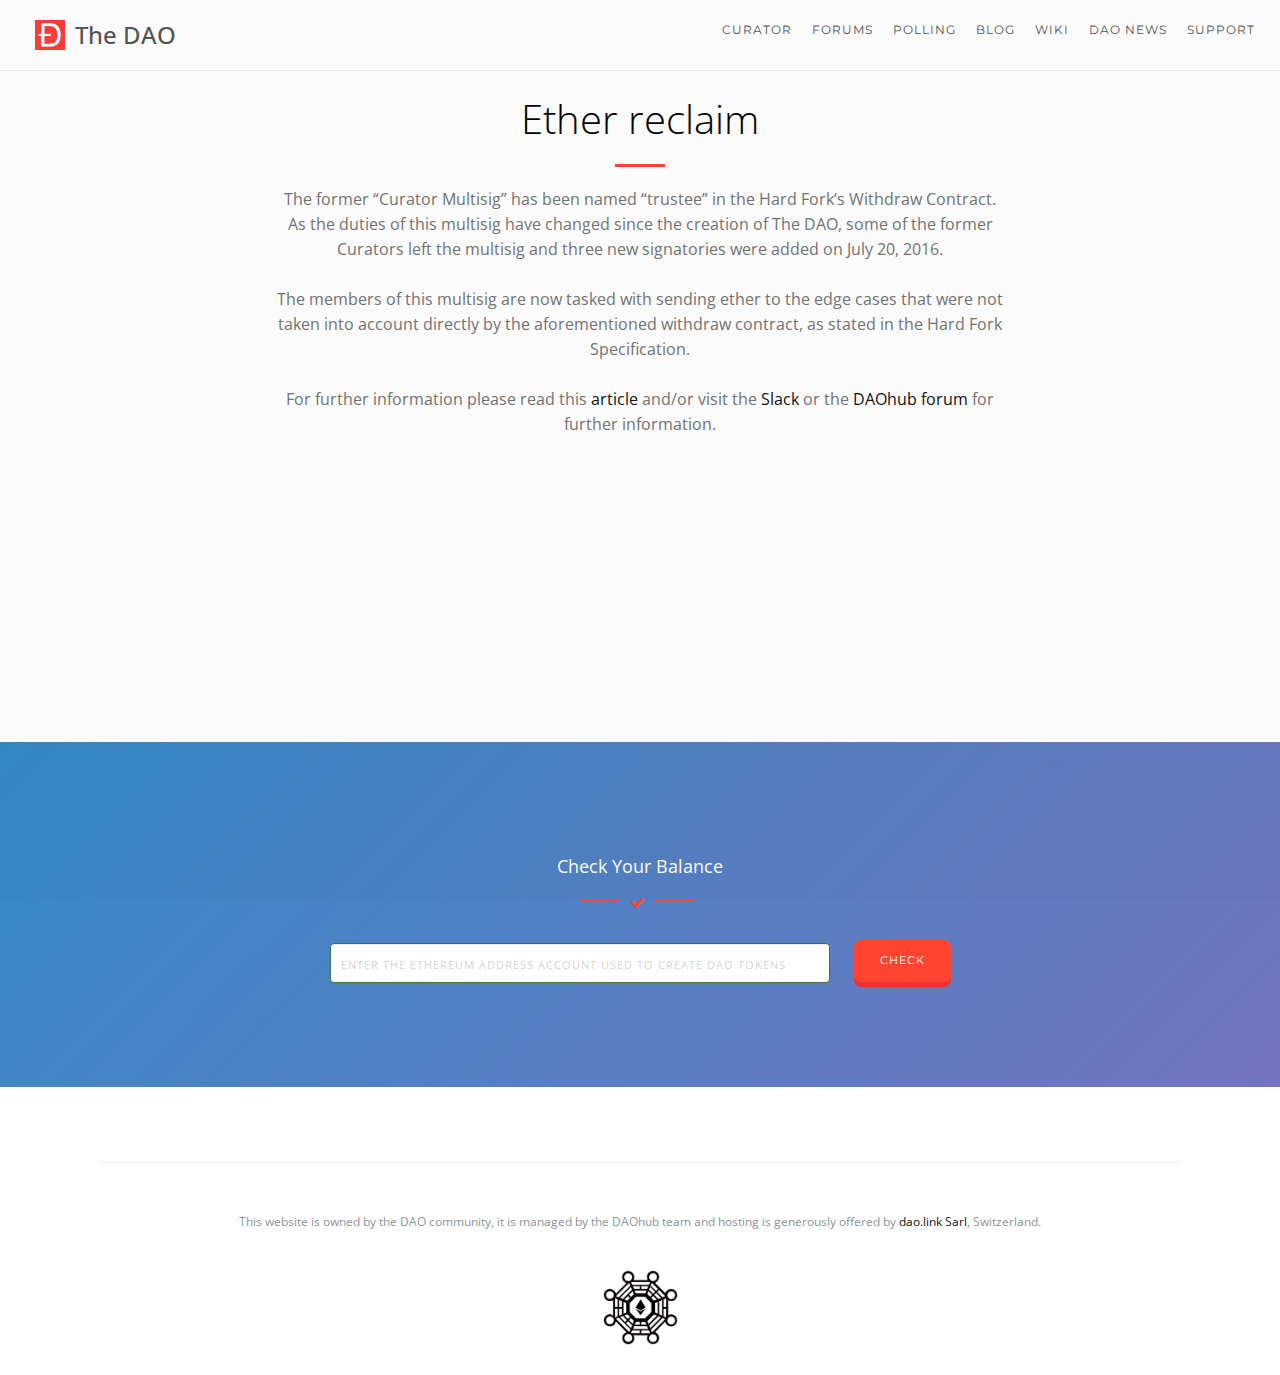
==== commit c3ca89f8: "trustee update" ====
--- a/index.html
+++ b/index.html
@@ -127,7 +127,7 @@
                        <!--<li><a href="creation.html" class="color-light">Creation</a></li>-->
                         <!--<li><a href="proposals.html" class="color-light">Proposals</a></li>-->
 						      <!--      <li><a href="about.html" class="color-light">About</a></li>-->
-                        <li><a href="trustee.html" class="color-light">Trustee</a></li>
+                        <li><a href="curator.html" class="color-light">Curator</a></li>
 						            <li><a href="forums.html" class="color-light">Forums</a></li>
                         <li><a href="http://dao.consider.it" class="color-light">Polling</a></li>
                         <li><a href="https://blog.daohub.org/" class="color-light" target="_new">Blog</a></li>
